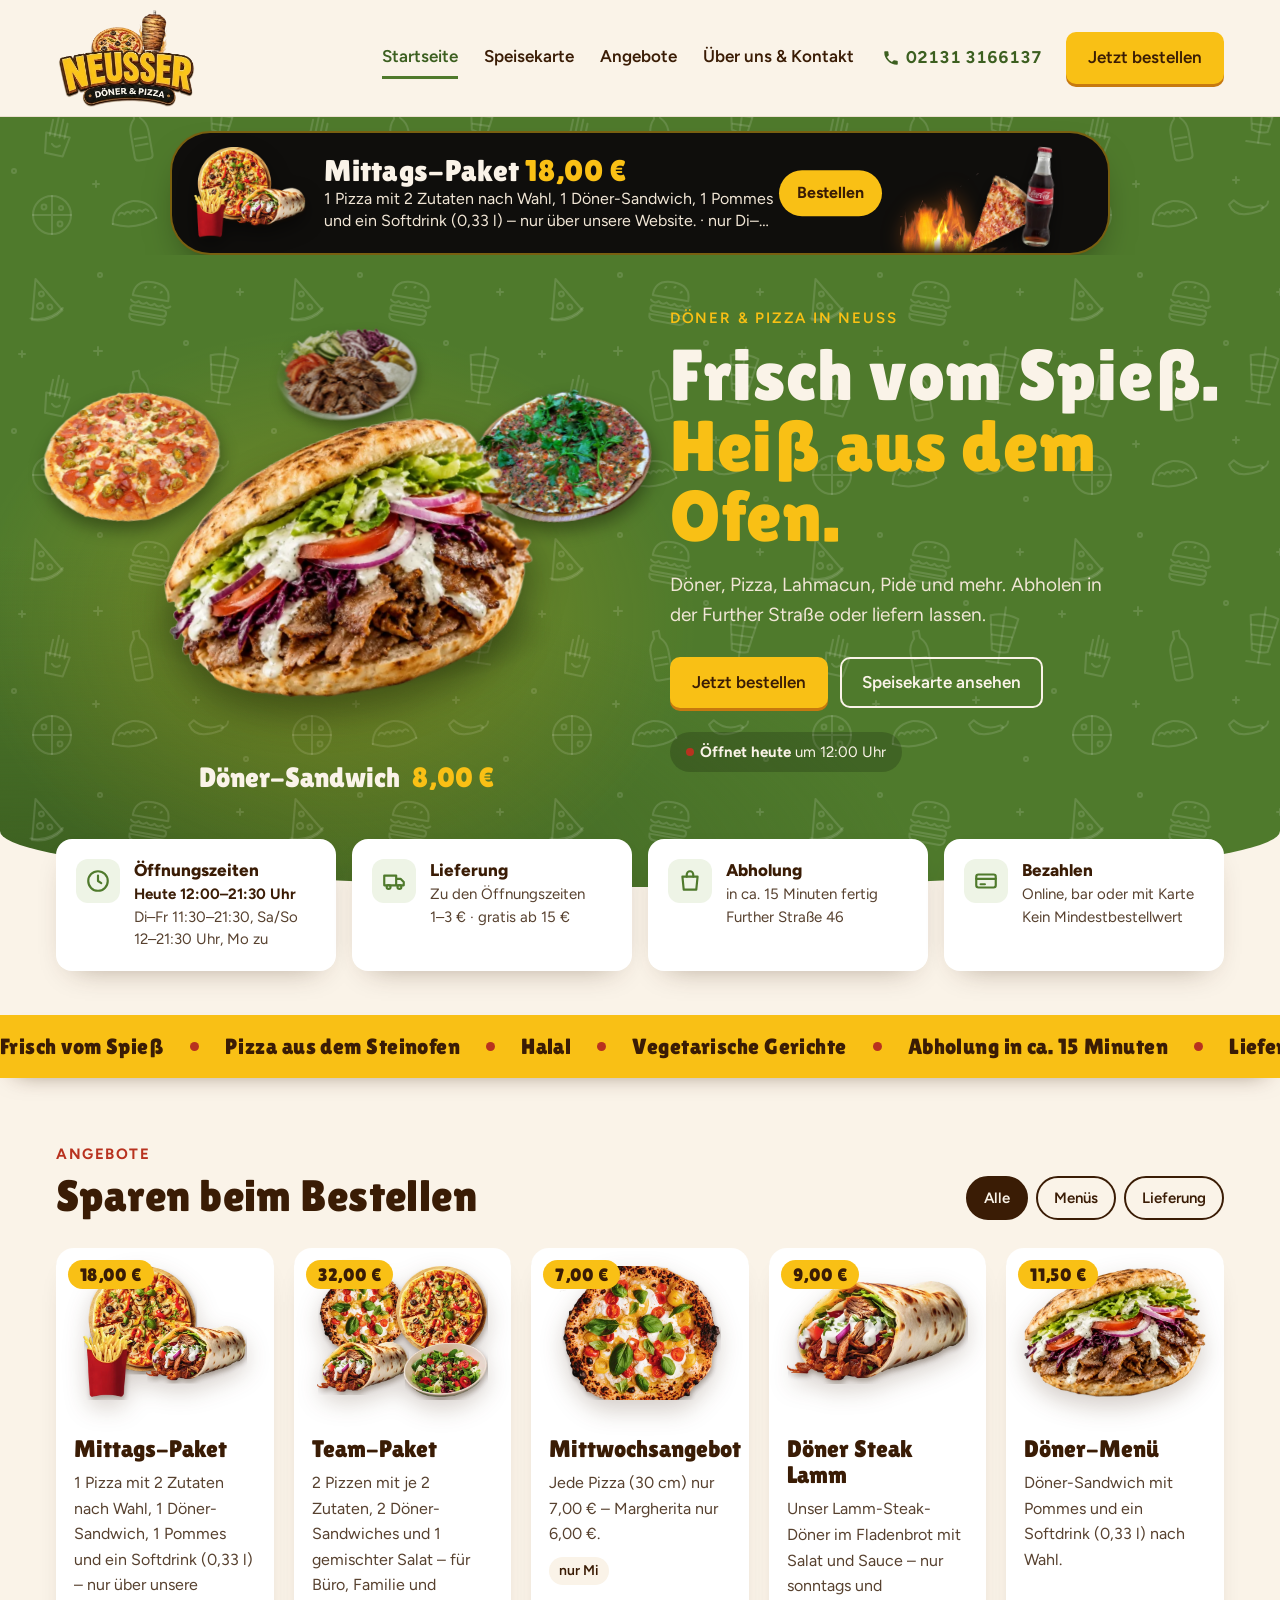
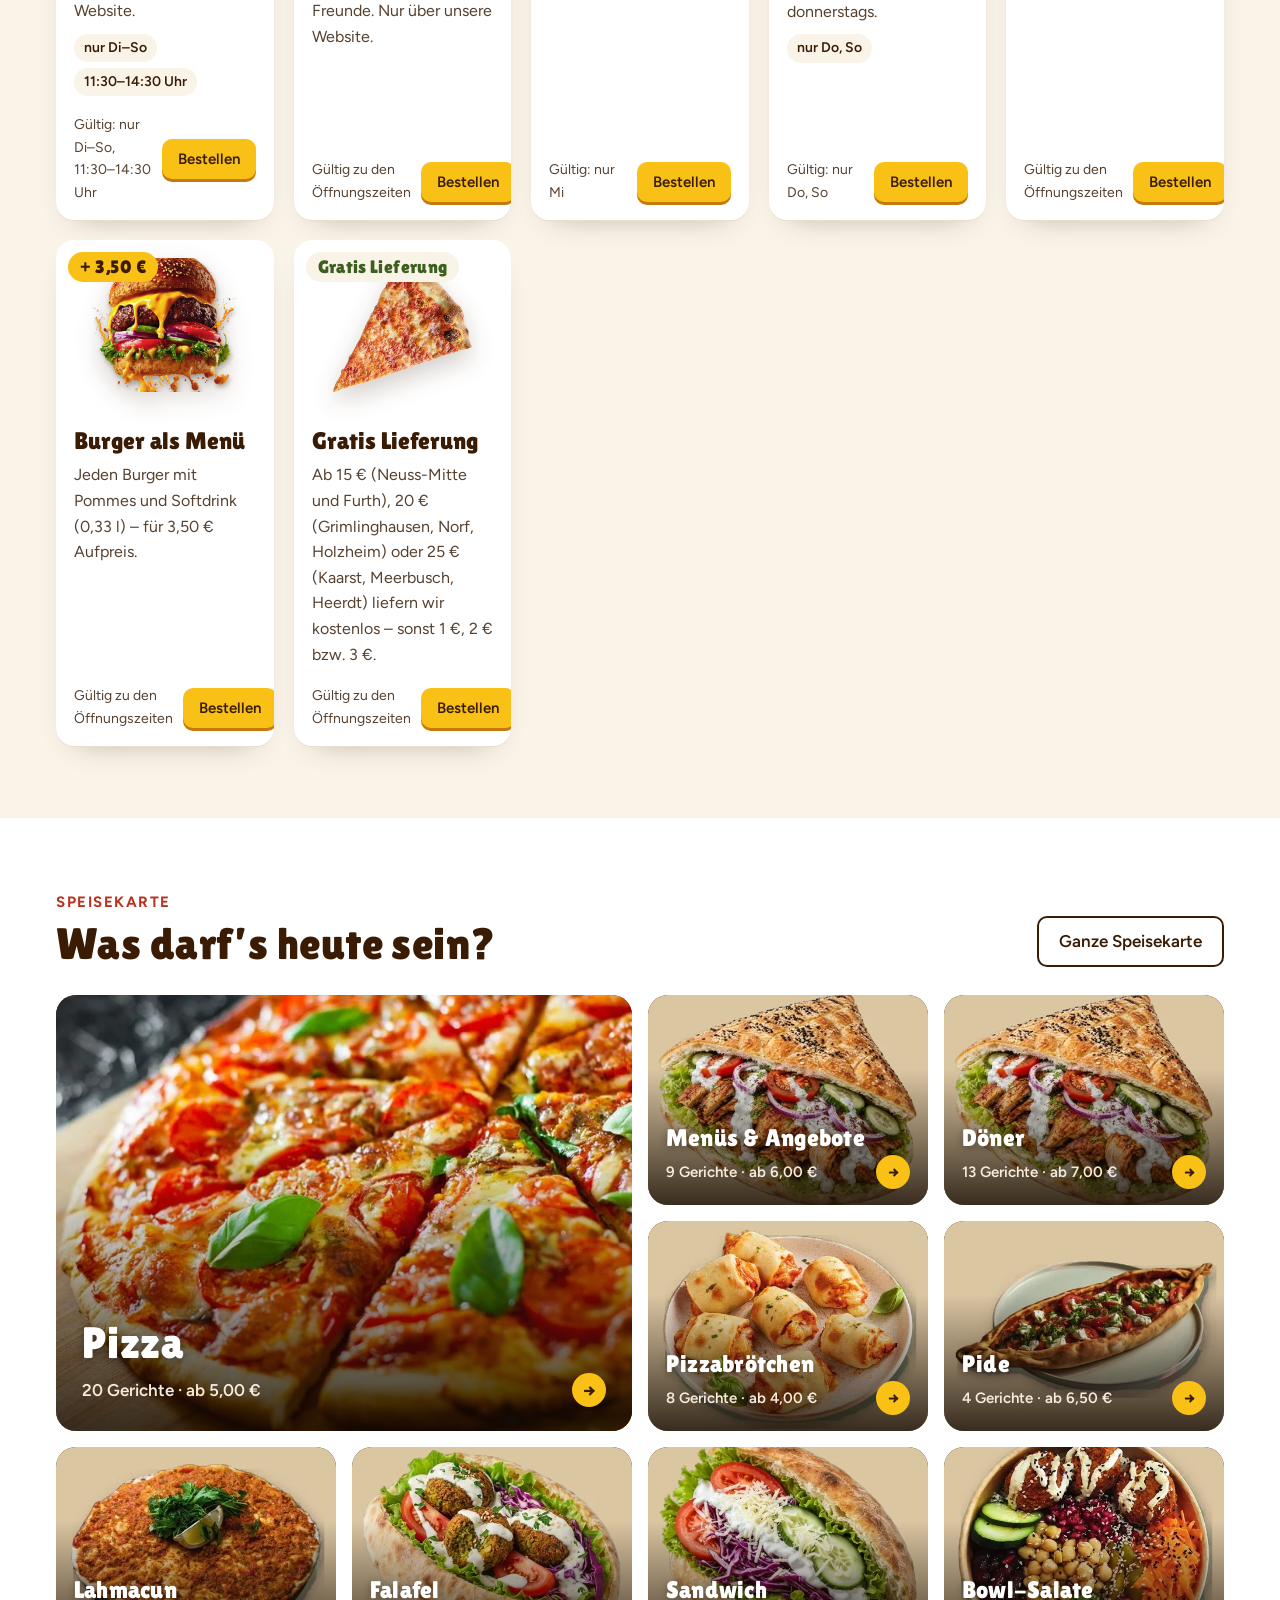
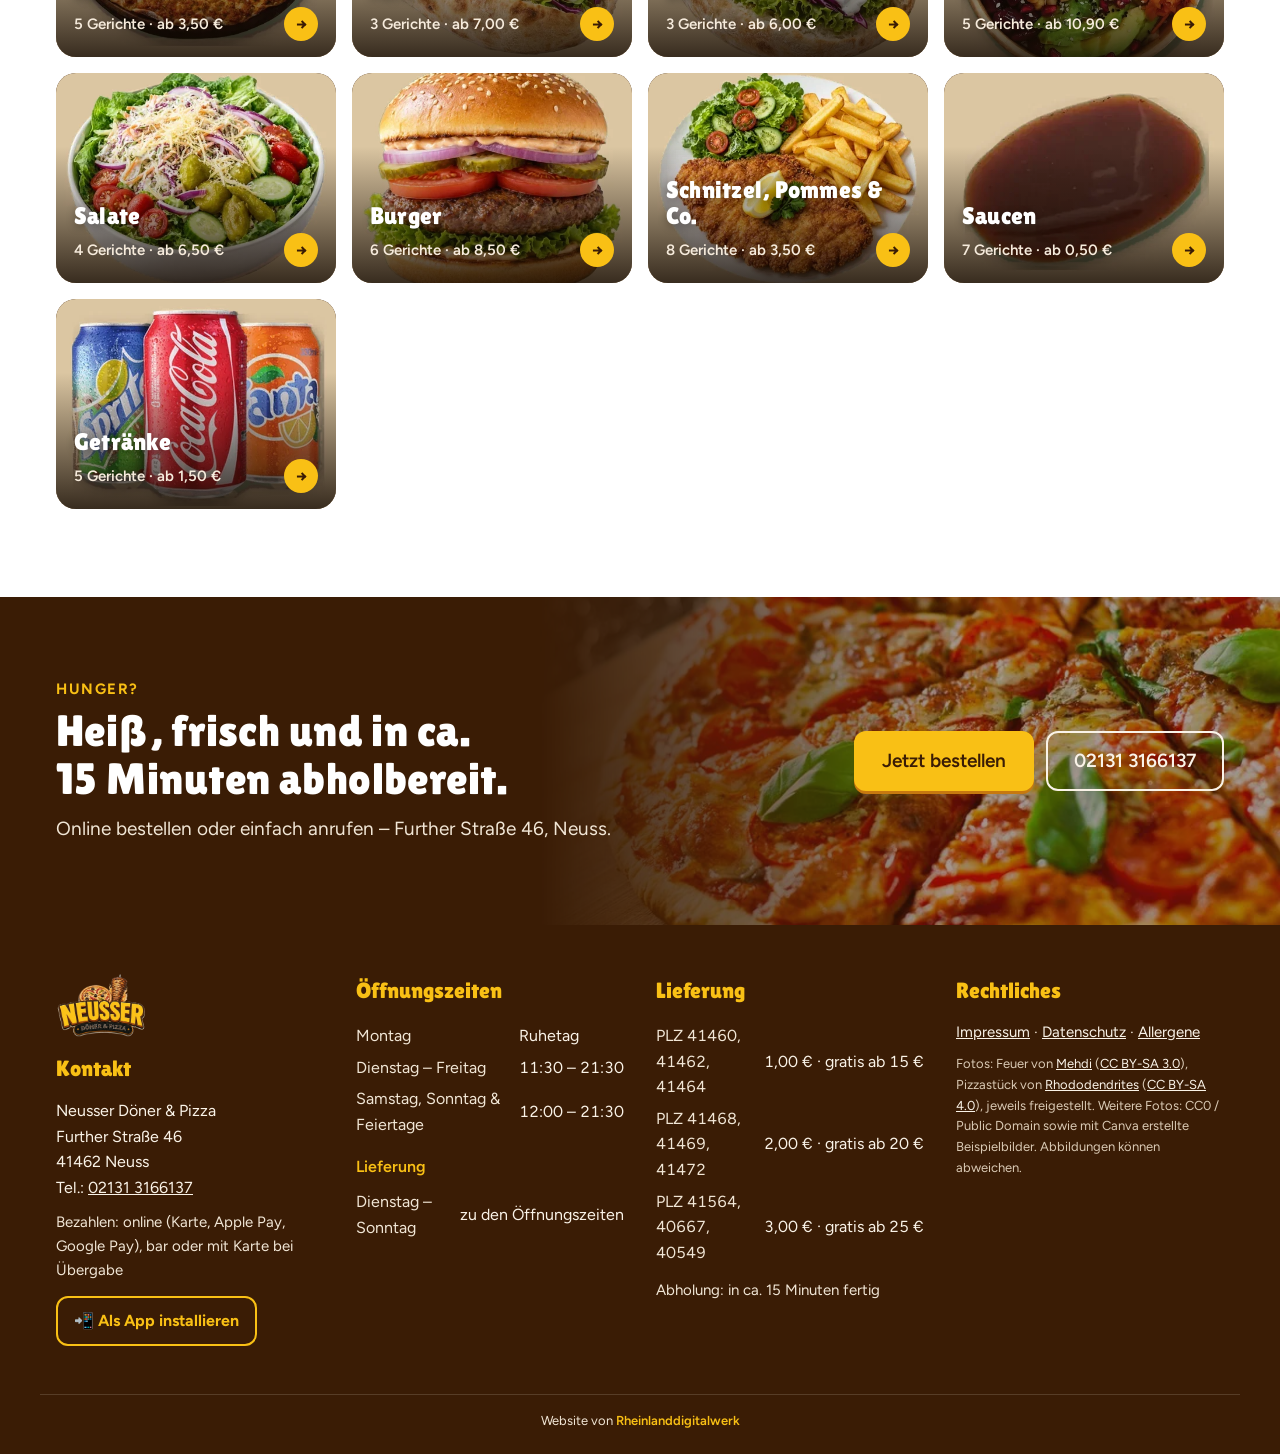
==== index.html @ 4dbca7d3 "Speisekarte: Teller vorerst entfernt, schlichter beiger Hintergrund Bilder wieder wie vor dem Teller" ====
<!doctype html>
<html lang="de">
<head>
  <meta charset="utf-8">
  <script>
    // Alte Vorschau auf GitHub Pages (ohne Server, Zahlung und Tablet) → immer zur echten Domain
    if (/\.github\.io$/.test(location.hostname)) {
      location.replace('https://neusser-doner-pizza.de' + location.pathname.replace(/^\/pizza-doner-project/, '') + location.search + location.hash);
    }
  </script>
  <meta name="viewport" content="width=device-width, initial-scale=1, viewport-fit=cover">
  <title>Neusser Döner &amp; Pizza Neuss – Döner, Pizza &amp; Lieferservice</title>
  <meta name="description" content="Neusser Döner & Pizza, Further Straße 46 in 41462 Neuss: Döner, Pizza, Lahmacun, Pide, Burger und mehr. Direkt online bestellen – Lieferung oder Abholung.">
  <meta name="google-site-verification" content="K-XM5HmvyBlKVo5prqkd2wCglbx3vRNkHew2Bn2LZMQ">
  <!-- SEO:START – wird von tools/build_pages.py erzeugt -->
  <link rel="canonical" href="https://neusser-doner-pizza.de/">
  <meta property="og:type" content="website">
  <meta property="og:locale" content="de_DE">
  <meta property="og:site_name" content="Neusser Döner &amp; Pizza">
  <meta property="og:title" content="Neusser Döner &amp; Pizza Neuss – Döner, Pizza &amp; Lieferservice">
  <meta property="og:description" content="Neusser Döner &amp; Pizza, Further Straße 46 in 41462 Neuss: Döner, Pizza, Lahmacun, Pide, Burger und mehr. Direkt online bestellen – Lieferung oder Abholung.">
  <meta property="og:url" content="https://neusser-doner-pizza.de/">
  <meta property="og:image" content="https://neusser-doner-pizza.de/assets/img/og-bild.jpg?v=26aba6c1">
  <meta property="og:image:width" content="1200">
  <meta property="og:image:height" content="630">
  <meta name="twitter:card" content="summary_large_image">
  <script type="application/ld+json">{"@context":"https://schema.org","@type":"WebSite","name":"Neusser Döner & Pizza","alternateName":["Neusser Döner und Pizza","Neusser Döner","Neusser Doner Pizza","Neusser Döner Neuss"],"url":"https://neusser-doner-pizza.de/"}</script>
  <script type="application/ld+json">{"@context":"https://schema.org","@type":"Restaurant","name":"Neusser Döner & Pizza","alternateName":["Neusser Döner und Pizza","Neusser Döner","Neusser Doner Pizza","Neusser Döner Neuss"],"url":"https://neusser-doner-pizza.de/","image":"https://neusser-doner-pizza.de/assets/img/og-bild.jpg?v=26aba6c1","logo":"https://neusser-doner-pizza.de/assets/img/icons/app-512.png?v=d57afff4","telephone":"+4921313166137","address":{"@type":"PostalAddress","streetAddress":"Further Straße 46","postalCode":"41462","addressLocality":"Neuss","addressCountry":"DE"},"geo":{"@type":"GeoCoordinates","latitude":51.2059367,"longitude":6.6791553},"servesCuisine":["Döner","Pizza","Türkisch","Lahmacun","Pide","Burger"],"priceRange":"€","hasMenu":"https://neusser-doner-pizza.de/speisekarte.html","acceptsReservations":false,"sameAs":["https://www.lieferando.de/speisekarte/neusser-doner-und-pizza-neuss","https://www.ubereats.com/de/store/neusser-doner-&-pizza-new/zTLoOiYaVcqxsoo1ntrlXA"],"openingHoursSpecification":[{"@type":"OpeningHoursSpecification","dayOfWeek":["Tuesday","Wednesday","Thursday","Friday"],"opens":"11:30","closes":"21:30"},{"@type":"OpeningHoursSpecification","dayOfWeek":["Saturday","Sunday"],"opens":"12:00","closes":"21:30"}],"potentialAction":{"@type":"OrderAction","target":"https://neusser-doner-pizza.de/speisekarte.html","deliveryMethod":["http://purl.org/goodrelations/v1#DeliveryModeOwnFleet","http://purl.org/goodrelations/v1#DeliveryModePickUp"]}}</script>
  <!-- SEO:END -->
  <link rel="icon" href="favicon.ico" sizes="48x48">
  <link rel="icon" href="assets/img/icons/favicon-192.png?v=b0626875" type="image/png" sizes="192x192">
  <link rel="manifest" href="manifest.webmanifest">
  <link rel="apple-touch-icon" href="assets/img/icons/app-180.png?v=975c272b">
  <meta name="theme-color" content="#4F7A2C">
  <meta name="apple-mobile-web-app-title" content="Neusser Döner">
  <link rel="preconnect" href="https://fonts.googleapis.com">
  <link rel="preconnect" href="https://fonts.gstatic.com" crossorigin>
  <link rel="stylesheet" href="https://fonts.googleapis.com/css2?family=Figtree:wght@400;500;600;700;800&family=Lilita+One&display=swap">
  <link rel="stylesheet" href="assets/css/style.css?v=d179d549">
</head>
<body>

  <!-- Logo-Leiste -->
  <header class="topbar">
    <div class="container topbar__inner">
      <a class="brand" href="index.html" aria-label="Neusser Döner &amp; Pizza – Startseite">
        <span class="logo">
          <img class="logo__pizza" src="assets/img/logo/pizza.webp?v=c261a0f4" alt="" width="197" height="101">
          <span class="logo__grill" aria-hidden="true">
            <img class="logo__flammen" src="assets/img/logo/flammen.webp?v=49f8c6a6" alt="" width="112" height="144">
            <span class="logo__spiess"></span>
          </span>
          <img class="logo__basis" src="assets/img/logo/basis.webp?v=0e33e937" alt="Neusser Döner &amp; Pizza" width="560" height="375">
        </span>
      </a>
      <div class="topbar__menu" id="hauptmenue">
        <nav class="nav" aria-label="Hauptmenü">
          <a href="index.html" aria-current="page">Startseite</a>
          <a href="speisekarte.html">Speisekarte</a>
          <a href="index.html#angebote-liste">Angebote</a>
          <a href="ueber-uns.html">Über uns &amp; Kontakt</a>
        </nav>
        <button class="install-btn install-btn--menu" type="button" data-install hidden>📲 App installieren</button>
        <a class="topbar__phone" href="tel:+4921313166137"><svg viewBox="0 0 24 24" width="18" height="18" aria-hidden="true"><path fill="currentColor" d="M6.6 10.8a15.1 15.1 0 0 0 6.6 6.6l2.2-2.2c.3-.3.7-.4 1-.2 1.1.4 2.3.6 3.6.6.6 0 1 .4 1 1V20c0 .6-.4 1-1 1A17 17 0 0 1 3 4c0-.6.4-1 1-1h3.5c.6 0 1 .4 1 1 0 1.3.2 2.5.6 3.6.1.3 0 .7-.2 1l-2.3 2.2z"/></svg>02131 3166137</a>
      </div>
      <a class="btn btn--primary topbar__cta" href="speisekarte.html">Jetzt bestellen</a>
      <button class="menu-toggle" type="button" aria-expanded="false" aria-controls="hauptmenue">
        <span class="menu-toggle__bars" aria-hidden="true"></span>
        <span class="visually-hidden">Menü</span>
      </button>
    </div>
    <script src="assets/js/nav.js?v=800c105c" defer></script>
  </header>
  <nav class="quickbar" aria-label="Schnellzugriff">
    <a class="quickbar__call" href="tel:+4921313166137"><svg viewBox="0 0 24 24" width="20" height="20" aria-hidden="true"><path fill="currentColor" d="M6.6 10.8a15.1 15.1 0 0 0 6.6 6.6l2.2-2.2c.3-.3.7-.4 1-.2 1.1.4 2.3.6 3.6.6.6 0 1 .4 1 1V20c0 .6-.4 1-1 1A17 17 0 0 1 3 4c0-.6.4-1 1-1h3.5c.6 0 1 .4 1 1 0 1.3.2 2.5.6 3.6.1.3 0 .7-.2 1l-2.3 2.2z"/></svg>Anrufen</a>
    <a class="quickbar__order" href="speisekarte.html">Jetzt bestellen</a>
  </nav>


  <dialog class="ios-install app-hinweis" aria-labelledby="app-hinweis-title">
    <form method="dialog">
      <img src="assets/img/icons/app-180.png?v=975c272b" alt="" width="72" height="72">
      <h2 id="app-hinweis-title">App installieren</h2>
      <div class="app-hinweis__text" data-hilfe></div>
      <button class="btn btn--primary" value="ok">Alles klar</button>
    </form>
  </dialog>

  <!-- Angebote: „Insel“ unter der Logo-Leiste. Öffnet sich beim Laden wie die Dynamic Island. -->
  <section class="promo" id="angebote" aria-label="Aktuelle Angebote">
    <div class="container promo__inner">
      <a class="island" href="speisekarte.html" data-interval="5000">
        <div class="island__slides">
          <div class="slide is-active">
            <img class="slide__art slide__art--pct" src="assets/img/icons/rabatt-12.webp?v=aa07397e" alt="12 %" width="480" height="244">
            <p class="slide__text"><strong>Rabatt</strong><span>Jetzt online bestellen</span></p>
          </div>
        </div>
        <span class="island__cta">Bestellen</span>
        <!-- Feuer, Pizzastück und Coca-Cola tauchen nacheinander aus der unteren Kante rechts auf -->
        <span class="island__pop" aria-hidden="true">
          <img src="assets/img/icons/flamme.webp?v=a2148e67" alt="" width="358" height="260">
          <img src="assets/img/icons/pizza.webp?v=b34dc190" alt="" width="269" height="260">
          <img src="assets/img/icons/cola.webp?v=ddea807c" alt="" width="85" height="300">
        </span>
      </a>
    </div>
  </section>

  <main>
    <!-- Startseite: Header -->
    <section class="hero">
      <div class="container hero__inner">

        <!-- Links: 4 Hauptgerichte im Kreis, wechselt alle 3 Sekunden -->
        <div class="carousel" data-interval="3000" aria-roledescription="Karussell" aria-label="Unsere Hauptgerichte">
          <div class="carousel__ring">
            <button class="dish" type="button" data-pos="0" data-name="Döner-Sandwich" data-price="8,00 €">
              <img src="assets/img/dishes/doener.webp?v=aec3b3c3" alt="Döner-Sandwich" width="549" height="391">
            </button>
            <button class="dish" type="button" data-pos="1" data-name="Pizza Diavolo" data-price="ab 7,00 €">
              <img src="assets/img/dishes/pizza.webp?v=604d2456" alt="Pizza Diavolo mit Peperoni und Rindersalami" width="640" height="469">
            </button>
            <button class="dish" type="button" data-pos="2" data-name="Döner-Teller" data-price="12,50 €">
              <img src="assets/img/dishes/doener-teller.webp?v=e7b9caf5" alt="Döner-Teller" width="584" height="382">
            </button>
            <button class="dish" type="button" data-pos="3" data-name="Lahmacun" data-price="3,50 €">
              <img src="assets/img/dishes/lahmacun.webp?v=1f0cff56" alt="Lahmacun mit Petersilie" width="640" height="472">
            </button>
          </div>
          <p class="carousel__caption" aria-live="polite"><span class="carousel__name">Döner-Sandwich</span> <span class="carousel__price">8,00 €</span></p>
        </div>

        <!-- Rechts: Text -->
        <div class="hero__text">
          <p class="hero__eyebrow">Döner &amp; Pizza in Neuss</p>
          <h1 class="hero__title">Frisch vom Spieß.<br><span>Heiß aus dem Ofen.</span></h1>
          <p class="hero__lead">Döner, Pizza, Lahmacun, Pide und mehr. Abholen in der Further Straße oder liefern lassen.</p>
          <div class="hero__actions">
            <a class="btn btn--primary" href="speisekarte.html">Jetzt bestellen</a>
            <a class="btn btn--ghost" href="speisekarte.html">Speisekarte ansehen</a>
          </div>
          <p class="hero__status open-state" data-open-state>Öffnungszeiten unten</p>
        </div>

      </div>
    </section>


    <!-- Auf einen Blick: Öffnungszeiten heute, Lieferung, Abholung, Bezahlen -->
    <section class="infos" aria-label="Auf einen Blick">
      <ul class="container infos__grid">
        <li class="info-tile">
          <svg viewBox="0 0 24 24" aria-hidden="true"><circle cx="12" cy="12" r="9"/><path d="M12 7v5l3 2"/></svg>
          <h2>Öffnungszeiten</h2>
          <p data-today-hours>Di–Fr 11:30–21:30, Sa/So 12–21:30 Uhr<br>Montag Ruhetag</p>
        </li>
        <li class="info-tile">
          <svg viewBox="0 0 24 24" aria-hidden="true"><path d="M3 7h11v9H3zM14 10h4l3 3v3h-7"/><circle cx="7" cy="17.5" r="1.8"/><circle cx="17" cy="17.5" r="1.8"/></svg>
          <h2>Lieferung</h2>
          <p>Zu den Öffnungszeiten<br>1–3&nbsp;€ · gratis ab 15&nbsp;€</p>
        </li>
        <li class="info-tile">
          <svg viewBox="0 0 24 24" aria-hidden="true"><path d="M5 8h14l-1.2 12H6.2z"/><path d="M9 8V6a3 3 0 0 1 6 0v2"/></svg>
          <h2>Abholung</h2>
          <p>in ca. 15 Minuten fertig<br>Further Straße 46</p>
        </li>
        <li class="info-tile">
          <svg viewBox="0 0 24 24" aria-hidden="true"><rect x="3" y="6" width="18" height="12" rx="2"/><path d="M3 10h18M7 15h4"/></svg>
          <h2>Bezahlen</h2>
          <p>Online, bar oder mit Karte<br>Kein Mindestbestellwert</p>
        </li>
      </ul>
    </section>

    <!-- Laufband: was uns ausmacht -->
    <div class="ticker">
      <div class="ticker__track">
        <ul class="ticker__group"><li>Frisch vom Spieß</li><li>Pizza aus dem Steinofen</li><li>Halal</li><li>Vegetarische Gerichte</li><li>Abholung in ca. 15 Minuten</li><li>Lieferung bis 5 km</li><li>Sitzplätze im Laden</li></ul>
        <ul class="ticker__group" aria-hidden="true"><li>Frisch vom Spieß</li><li>Pizza aus dem Steinofen</li><li>Halal</li><li>Vegetarische Gerichte</li><li>Abholung in ca. 15 Minuten</li><li>Lieferung bis 5 km</li><li>Sitzplätze im Laden</li></ul>
      </div>
    </div>

    <!-- Angebote: Karten mit Bedingungen, gebaut aus assets/js/offers-data.js -->
    <section class="offers" id="angebote-liste" aria-labelledby="offers-title">
      <div class="container">
        <div class="section-head">
          <div>
            <p class="eyebrow">Angebote</p>
            <h2 class="section-title" id="offers-title">Sparen beim Bestellen</h2>
          </div>
          <div class="offer-filters" role="group" aria-label="Angebote filtern">
            <button type="button" data-filter="alle" aria-pressed="true">Alle</button>
            <button type="button" data-filter="rabatt" aria-pressed="false">Rabatte</button>
            <button type="button" data-filter="menue" aria-pressed="false">Menüs</button>
            <button type="button" data-filter="lieferung" aria-pressed="false">Lieferung</button>
            <button type="button" data-filter="stempelkarte" aria-pressed="false">Stempelkarte</button>
          </div>
        </div>
        <div class="offer-grid"></div>
      </div>
    </section>

    <!-- Speisekarte in Kurzform: Kategorien mit Foto -->
    <section class="cats-home" aria-labelledby="cats-title">
      <div class="container">
        <div class="section-head">
          <div>
            <p class="eyebrow">Speisekarte</p>
            <h2 class="section-title" id="cats-title">Was darf’s heute sein?</h2>
          </div>
          <a class="btn btn--outline" href="speisekarte.html">Ganze Speisekarte</a>
        </div>
        <!-- KATEGORIEN:START – wird von tools/build_pages.py erzeugt -->
        <ul class="cat-grid">
          <li class="cat-cell cat-cell--big"><a class="cat-tile" href="speisekarte.html#pizza"><img src="assets/img/kategorien/pizza.webp?v=6ae6e684" alt="" loading="lazy" width="400" height="300"><span class="cat-tile__name">Pizza</span><span class="cat-tile__meta">20 Gerichte · ab 5,00 €</span></a></li>
          <li class="cat-cell"><a class="cat-tile" href="speisekarte.html#menues-angebote"><img src="assets/img/menu/doener-sandwich-l.webp?v=5ebd8785" alt="" loading="lazy" width="400" height="300"><span class="cat-tile__name">Menüs &amp; Angebote</span><span class="cat-tile__meta">9 Gerichte · ab 6,00 €</span></a></li>
          <li class="cat-cell"><a class="cat-tile" href="speisekarte.html#doener"><img src="assets/img/menu/doener-sandwich-l.webp?v=5ebd8785" alt="" loading="lazy" width="400" height="300"><span class="cat-tile__name">Döner</span><span class="cat-tile__meta">13 Gerichte · ab 7,00 €</span></a></li>
          <li class="cat-cell"><a class="cat-tile" href="speisekarte.html#pizzabroetchen"><img src="assets/img/menu/pizzabroetchen-rolle-l.webp?v=d84935a4" alt="" loading="lazy" width="400" height="300"><span class="cat-tile__name">Pizzabrötchen</span><span class="cat-tile__meta">8 Gerichte · ab 4,00 €</span></a></li>
          <li class="cat-cell"><a class="cat-tile" href="speisekarte.html#pide"><img src="assets/img/menu/pide-neu-l.webp?v=67ee3265" alt="" loading="lazy" width="400" height="300"><span class="cat-tile__name">Pide</span><span class="cat-tile__meta">4 Gerichte · ab 6,50 €</span></a></li>
          <li class="cat-cell"><a class="cat-tile" href="speisekarte.html#lahmacun"><img src="assets/img/menu/lahmacun-neu-l.webp?v=8fce6579" alt="" loading="lazy" width="400" height="300"><span class="cat-tile__name">Lahmacun</span><span class="cat-tile__meta">5 Gerichte · ab 3,50 €</span></a></li>
          <li class="cat-cell"><a class="cat-tile" href="speisekarte.html#falafel"><img src="assets/img/menu/falafel-sandwich-l.webp?v=40584c32" alt="" loading="lazy" width="400" height="300"><span class="cat-tile__name">Falafel</span><span class="cat-tile__meta">3 Gerichte · ab 7,00 €</span></a></li>
          <li class="cat-cell"><a class="cat-tile" href="speisekarte.html#sandwich"><img src="assets/img/menu/salat-tasche-l.webp?v=b151c2fc" alt="" loading="lazy" width="400" height="300"><span class="cat-tile__name">Sandwich</span><span class="cat-tile__meta">3 Gerichte · ab 6,00 €</span></a></li>
          <li class="cat-cell"><a class="cat-tile" href="speisekarte.html#bowl-salate"><img src="assets/img/menu/bowl-falafel-l.webp?v=b7b6ffe9" alt="" loading="lazy" width="400" height="300"><span class="cat-tile__name">Bowl-Salate</span><span class="cat-tile__meta">5 Gerichte · ab 10,90 €</span></a></li>
          <li class="cat-cell"><a class="cat-tile" href="speisekarte.html#salate"><img src="assets/img/menu/gemischter-salat-l.webp?v=3d009a27" alt="" loading="lazy" width="400" height="300"><span class="cat-tile__name">Salate</span><span class="cat-tile__meta">4 Gerichte · ab 6,50 €</span></a></li>
          <li class="cat-cell"><a class="cat-tile" href="speisekarte.html#burger"><img src="assets/img/menu/hamburger-l.webp?v=3076d5f2" alt="" loading="lazy" width="400" height="300"><span class="cat-tile__name">Burger</span><span class="cat-tile__meta">6 Gerichte · ab 8,50 €</span></a></li>
          <li class="cat-cell"><a class="cat-tile" href="speisekarte.html#schnitzel-pommes-co"><img src="assets/img/menu/schnitzel-wiener-art-l.webp?v=6cf70d58" alt="" loading="lazy" width="400" height="300"><span class="cat-tile__name">Schnitzel, Pommes &amp; Co.</span><span class="cat-tile__meta">8 Gerichte · ab 3,50 €</span></a></li>
          <li class="cat-cell"><a class="cat-tile" href="speisekarte.html#saucen"><img src="assets/img/menu/ketchup-l.webp?v=0d484a0e" alt="" loading="lazy" width="400" height="300"><span class="cat-tile__name">Saucen</span><span class="cat-tile__meta">7 Gerichte · ab 0,50 €</span></a></li>
          <li class="cat-cell"><a class="cat-tile" href="speisekarte.html#getraenke"><img src="assets/img/menu/softdrinks-dosen-l.webp?v=3a18f3aa" alt="" loading="lazy" width="400" height="300"><span class="cat-tile__name">Getränke</span><span class="cat-tile__meta">5 Gerichte · ab 1,50 €</span></a></li>
        </ul>
        <!-- KATEGORIEN:END -->
      </div>
    </section>

    <!-- Hunger? Bestellen oder anrufen -->
    <section class="cta-band" aria-labelledby="cta-title">
      <div class="container cta-band__inner">
        <div class="cta-band__text">
          <p class="eyebrow">Hunger?</p>
          <h2 class="section-title" id="cta-title">Heiß, frisch und in ca. 15&nbsp;Minuten abholbereit.</h2>
          <p>Online bestellen oder einfach anrufen – Further Straße 46, Neuss.</p>
        </div>
        <div class="cta-band__actions">
          <a class="btn btn--primary btn--big" href="speisekarte.html">Jetzt bestellen</a>
          <a class="btn btn--ghost btn--big" href="tel:+4921313166137">02131 3166137</a>
        </div>
      </div>
    </section>
  </main>

  <!-- Kontakt, Öffnungszeiten, Impressum -->
  <footer class="footer" id="kontakt">
    <div class="container footer__inner">
      <div class="footer__col">
        <img class="footer__logo" src="assets/img/logo.webp?v=03ee1678" alt="Neusser Döner &amp; Pizza" width="560" height="375" loading="lazy">
        <h2>Kontakt</h2>
        <address>
          Neusser Döner &amp; Pizza<br>
          Further Straße 46<br>
          41462 Neuss<br>
          Tel.: <a href="tel:+4921313166137">02131 3166137</a>
        </address>
        <p class="footer__pay">Bezahlen: online (Karte, Apple Pay, Google Pay), bar oder mit Karte bei Übergabe</p>
        <button class="install-btn" type="button" data-install hidden>📲 Als App installieren</button>
      </div>
      <div class="footer__col">
        <h2>Öffnungszeiten</h2>
        <table class="hours">
          <tr><th scope="row">Montag</th><td>Ruhetag</td></tr>
          <tr><th scope="row">Dienstag – Freitag</th><td>11:30 – 21:30</td></tr>
          <tr><th scope="row">Samstag, Sonntag &amp; Feiertage</th><td>12:00 – 21:30</td></tr>
        </table>
        <h3 class="footer__sub">Lieferung</h3>
        <table class="hours">
          <tr><th scope="row">Dienstag – Sonntag</th><td>zu den Öffnungszeiten</td></tr>
        </table>
      </div>
      <div class="footer__col">
        <h2>Lieferung</h2>
        <table class="hours">
          <tr><th scope="row">PLZ 41460, 41462, 41464</th><td>1,00 € · gratis ab 15 €</td></tr>
          <tr><th scope="row">PLZ 41468, 41469, 41472</th><td>2,00 € · gratis ab 20 €</td></tr>
          <tr><th scope="row">PLZ 41564, 40667, 40549</th><td>3,00 € · gratis ab 25 €</td></tr>
        </table>
        <p class="footer__pay">Abholung: in ca. 15 Minuten fertig</p>
      </div>
      <div class="footer__col footer__legal">
        <h2>Rechtliches</h2>
        <p><a href="impressum.html">Impressum</a> · <a href="datenschutz.html">Datenschutz</a> · <a href="speisekarte.html#allergene">Allergene</a></p>
        <p class="footer__credits">Fotos: Feuer von <a href="https://commons.wikimedia.org/wiki/File:Fire-Mehdi-1.JPG">Mehdi</a> (<a href="https://creativecommons.org/licenses/by-sa/3.0/">CC BY-SA 3.0</a>), Pizzastück von <a href="https://commons.wikimedia.org/wiki/File:Paulie_Gee%27s_Slice_Shop_(35386).jpg">Rhododendrites</a> (<a href="https://creativecommons.org/licenses/by-sa/4.0/">CC BY-SA 4.0</a>), jeweils freigestellt. Weitere Fotos: CC0 / Public Domain sowie mit Canva erstellte Beispielbilder. Abbildungen können abweichen.</p>
      </div>
    </div>
    <div class="container footer__dev">
      <p>Website von <a href="https://www.rheinlanddigitalwerk.de/" target="_blank" rel="noopener">Rheinlanddigitalwerk</a></p>
    </div>
  </footer>

  <script src="assets/js/offers-data.js?v=b0c54be4" defer></script>
  <script src="assets/js/main.js?v=27def6e9" defer></script>
</body>
</html>
---- assets/css/style.css ----
/* Neusser Döner & Pizza – Farbpalette „Mediterran frisch“ */
:root {
  --yellow: #F9C015;   /* Logo-Gelb: Buttons, Hervorhebungen */
  --amber: #C7790F;    /* Kante unter gelben Buttons */
  --green: #4F7A2C;    /* Olivgrün: Header-Fläche */
  --green-dark: #3C5F20;
  --red: #B8321F;      /* Paprikarot: Preise, Akzente */
  --brown: #3A1C05;    /* Dunkelbraun: Text */
  --cream: #FAF3E8;    /* Seitenhintergrund */
  --white: #FFFFFF;
  --island: #0F0E0C;   /* Insel (wie iPhone-Notch) */

  --ink-soft: #57412F;   /* Nebentext (gut lesbar auf Weiß und Creme) */
  --ink-faint: #6F5946;  /* kleine Beschriftungen */
  --cream-soft: #F1E6D6; /* Nebentext auf dunklem/grünem Grund */

  --font-display: "Lilita One", "Figtree", system-ui, sans-serif;
  --font-body: "Figtree", system-ui, -apple-system, "Segoe UI", sans-serif;

  --text-xs: 13px;
  --text-sm: 15px;
  --text-md: 17px;
  --text-lg: 19px;

  --container: 1200px;
  --bar-h: 116px;        /* Höhe der Logo-Leiste */
  --spring: cubic-bezier(.34, 1.56, .64, 1);
}

*, *::before, *::after { box-sizing: border-box; }

html { -webkit-text-size-adjust: 100%; }
@media (prefers-reduced-motion: no-preference) { html { scroll-behavior: smooth; } }

body {
  margin: 0;
  background: var(--cream);
  color: var(--brown);
  font-family: var(--font-body);
  font-size: var(--text-md);
  line-height: 1.6;
  -webkit-font-smoothing: antialiased;
}

img { max-width: 100%; height: auto; display: block; }

[hidden] { display: none !important; }

a { color: inherit; }

.container {
  width: 100%;
  max-width: var(--container);
  margin-inline: auto;
  padding-left: max(16px, env(safe-area-inset-left, 0px));
  padding-right: max(16px, env(safe-area-inset-right, 0px));
}

/* ---------- Buttons ---------- */
.btn {
  display: inline-flex;
  align-items: center;
  justify-content: center;
  gap: 8px;
  padding: 12px 22px;
  border-radius: 10px;
  font-weight: 600;
  text-decoration: none;
  white-space: nowrap;
  transition: transform .15s ease, background-color .15s ease, box-shadow .15s ease;
}
.btn:focus-visible { outline: 3px solid var(--brown); outline-offset: 3px; }
.btn--primary { background: var(--yellow); color: var(--brown); box-shadow: 0 3px 0 var(--amber); }
.btn--primary:hover { transform: translateY(-1px); box-shadow: 0 4px 0 var(--amber); }
.btn--ghost { color: var(--cream); box-shadow: inset 0 0 0 2px var(--cream); }
.btn--ghost:hover { background: rgba(250, 243, 232, .12); }

/* ---------- Logo-Leiste ---------- */
.topbar {
  position: sticky;
  top: 0;
  z-index: 50;
  background: var(--cream);
  border-bottom: 1px solid #EADFCF;
}
.topbar__inner {
  display: flex;
  align-items: center;
  gap: 24px;
  min-height: var(--bar-h);
}
.brand { flex: none; }
.brand img { height: 100px; width: auto; }

/* Logo in Schichten: sieht aus wie das Original-Logo, nur der Dönerspieß dreht sich ständig */
.logo { position: relative; display: block; height: 100px; aspect-ratio: 560 / 375; }
.brand .logo img { position: absolute; height: auto; }
.logo__basis { inset: 0; width: 100%; z-index: 3; }
.logo__pizza { left: 22.857%; top: 18.933%; width: 35.179% !important; z-index: 1; }
.logo__grill { position: absolute; left: 54.643%; top: 2.4%; width: 20%; height: 42.4%; z-index: 2; }
.brand .logo .logo__flammen { left: 0; top: 9.434%; width: 100%; }
/* Spieß: 24 Bilder einer Umdrehung, gerendert in Blender (tools/blender/spiess_*.py) */
.logo__spiess {
  position: absolute;
  left: 15.179%;
  top: 0;
  width: 82.143%;
  height: 96.226%;
  background: url("../img/logo/spiess-dreh.webp") 0 0 / 2400% 100% no-repeat;
  animation: logo-drehen 2.4s steps(24, jump-none) infinite;
}
@keyframes logo-drehen {
  from { background-position: 0 0; }
  to { background-position: 100% 0; }
}
@media (prefers-reduced-motion: reduce) {
  .logo__spiess { animation: none; }
}
.topbar__menu {
  display: flex;
  align-items: center;
  gap: 28px;
  margin-left: auto;
}
.nav {
  display: flex;
  gap: 26px;
  font-weight: 600;
}
.nav a { text-decoration: none; padding-block: 6px; border-bottom: 3px solid transparent; }
.nav a:hover { border-bottom-color: var(--yellow); }
.nav a[aria-current="page"] { border-bottom-color: var(--green); color: var(--green-dark); }
.nav a:focus-visible, .topbar__phone:focus-visible { outline: 2px solid var(--green); outline-offset: 4px; }
.topbar__phone {
  display: inline-flex;
  align-items: center;
  gap: 6px;
  font-weight: 700;
  text-decoration: none;
  font-variant-numeric: tabular-nums;
  color: var(--green-dark);
}
.menu-toggle {
  display: none;
  width: 46px;
  height: 46px;
  padding: 0;
  border: 2px solid var(--brown);
  border-radius: 10px;
  background: transparent;
  color: var(--brown);
  cursor: pointer;
}
.menu-toggle:focus-visible { outline: 3px solid var(--green); outline-offset: 2px; }
.menu-toggle__bars,
.menu-toggle__bars::before,
.menu-toggle__bars::after {
  display: block;
  width: 20px;
  height: 2.5px;
  margin-inline: auto;
  border-radius: 2px;
  background: currentColor;
  transition: transform .2s ease, opacity .2s ease;
}
.menu-toggle__bars { position: relative; }
.menu-toggle__bars::before, .menu-toggle__bars::after { content: ""; position: absolute; left: 0; }
.menu-toggle__bars::before { top: -7px; }
.menu-toggle__bars::after { top: 7px; }
.menu-toggle[aria-expanded="true"] .menu-toggle__bars { background: transparent; }
.menu-toggle[aria-expanded="true"] .menu-toggle__bars::before { transform: translateY(7px) rotate(45deg); }
.menu-toggle[aria-expanded="true"] .menu-toggle__bars::after { transform: translateY(-7px) rotate(-45deg); }

/* ---------- Abschnitts-Überschriften (überall gleich) ---------- */
.section-head {
  display: flex;
  flex-wrap: wrap;
  align-items: end;
  justify-content: space-between;
  gap: 16px 24px;
  margin-bottom: 28px;
}
.eyebrow {
  margin: 0 0 6px;
  font-size: var(--text-sm);
  font-weight: 700;
  letter-spacing: .1em;
  text-transform: uppercase;
  color: var(--red);
}
.section-title {
  margin: 0;
  font-family: var(--font-display);
  font-weight: 400;
  font-size: clamp(30px, 4vw, 44px);
  line-height: 1.08;
  letter-spacing: .01em;
}

/* ---------- Angebote: Insel ---------- */
.promo { position: relative; isolation: isolate; background: var(--green); }
/* gleiches Imbiss-Muster wie im Hero darunter; unten verankert, damit es nahtlos weiterläuft */
.promo::before {
  content: "";
  position: absolute;
  inset: 0;
  z-index: -1;
  pointer-events: none;
  background: url("../img/muster-imbiss.svg") 0 100% / 260px 260px;
}
.promo__inner {
  display: flex;
  justify-content: center;
  padding-block: 14px 0;
}

.island {
  --h-closed: 37px;
  --h-open: 124px;
  position: relative;
  display: block;
  width: 100%;
  max-width: 126px;
  height: var(--h-closed);
  border-radius: 999px;
  background: var(--island);
  color: var(--cream);
  text-decoration: none;
  overflow: hidden;
  border: 2px solid rgba(249, 192, 21, .45);
  box-shadow: 0 18px 40px -20px rgba(0, 0, 0, .65);
  transition:
    max-width .85s var(--spring),
    height .85s var(--spring),
    border-radius .85s ease;
}
.island.is-open {
  max-width: 940px;
  height: var(--h-open);
  border-radius: 40px;
}
.island:focus-visible { outline: 3px solid var(--yellow); outline-offset: 4px; }
.island.is-bump { animation: island-bump .5s var(--spring); }

/* Ein Lichtblitz läuft alle 5 Sekunden über die Box, dazu ein kurzes Aufleuchten des Rands */
.island::after {
  content: "";
  position: absolute;
  inset: 0;
  z-index: 5;
  border-radius: inherit;
  pointer-events: none;
  background: linear-gradient(105deg, transparent 43%, rgba(255, 220, 140, .4) 47.5%, rgba(255, 250, 230, .75) 50%, rgba(255, 220, 140, .4) 52.5%, transparent 57%) no-repeat;
  background-size: 250% 100%;
  background-position: 130% 0;
  opacity: 0;
}
.island.is-open::after { animation: island-flash 5s ease-in-out 1.6s infinite; }
@keyframes island-flash {
  0%   { background-position: 130% 0; opacity: 0; box-shadow: inset 0 0 0 0 rgba(249, 192, 21, 0); }
  2%   { opacity: 1; }
  13%  { box-shadow: 0 0 0 2px rgba(249, 192, 21, .85); }
  24%  { background-position: -30% 0; opacity: 1; }
  28%  { opacity: 0; box-shadow: inset 0 0 0 0 rgba(249, 192, 21, 0); }
  100% { background-position: -30% 0; opacity: 0; }
}
@keyframes island-bump {
  0% { transform: scale(1); }
  35% { transform: scale(1.025, .96); }
  100% { transform: scale(1); }
}

/* Inhalt erscheint erst, wenn die Insel offen ist */
.island__slides,
.island__cta {
  opacity: 0;
  transition: opacity .35s ease .45s;
}
.island.is-open .island__slides,
.island.is-open .island__cta { opacity: 1; }

.island__slides { position: absolute; inset: 0 330px 0 0; }
.slide {
  position: absolute;
  inset: 0;
  display: flex;
  align-items: center;
  gap: 18px;
  padding-left: 22px;
  opacity: 0;
  transform: translateY(14px) scale(.96);
  transition: opacity .4s ease, transform .5s var(--spring);
  pointer-events: none;
}
.slide.is-active { opacity: 1; transform: none; }
.slide.is-leaving { opacity: 0; transform: translateY(-14px) scale(.96); }

.slide__art {
  flex: none;
  height: 92px;
  width: auto;
  max-width: 190px;
  object-fit: contain;
  filter: drop-shadow(0 8px 10px rgba(0, 0, 0, .45));
}
.slide__art--pct { height: 96px; }
.slide__text {
  display: flex;
  flex-direction: column;
  gap: 2px;
  min-width: 0;
  margin: 0;
}
.slide__text strong {
  font-family: var(--font-display);
  font-weight: 400;
  font-size: 30px;
  line-height: 1.05;
  letter-spacing: .01em;
}
.slide__text em { font-style: normal; color: var(--yellow); }
.slide__text span {
  font-size: 16px;
  color: var(--cream-soft);
  line-height: 1.35;
  display: -webkit-box;
  -webkit-line-clamp: 2;
  -webkit-box-orient: vertical;
  overflow: hidden;
}

.island__cta {
  position: absolute;
  right: 226px;
  top: 50%;
  transform: translateY(-50%);
  background: var(--yellow);
  color: var(--brown);
  font-weight: 700;
  font-size: 16px;
  padding: 10px 18px;
  border-radius: 999px;
}

/* Feuer, Pizza, Cola: tauchen nacheinander aus der unteren Kante rechts auf */
.island__pop {
  position: absolute;
  right: 40px;
  bottom: 0;
  height: 100%;
  width: 168px;
  pointer-events: none;
}
.island__pop img {
  position: absolute;
  bottom: 0;
  width: auto;
  transform: translateY(130%) rotate(var(--r, 0deg));
  transition: transform .7s var(--spring);
  filter: drop-shadow(0 6px 8px rgba(0, 0, 0, .5));
}
/* eng zusammen als Gruppe: Feuer hinten, Pizzastück davor, Coca-Cola ganz vorne */
.island__pop img:nth-child(1) { left: 0;     height: 80px;  --r: 0deg;  bottom: 0;     z-index: 1; filter: drop-shadow(0 0 10px rgba(255, 120, 20, .55)); }  /* echtes Feuer */
.island__pop img:nth-child(2) { left: 64px;  height: 72px;  --r: -8deg; bottom: 6px;   z-index: 2; }  /* Pizzastück */
.island__pop img:nth-child(3) { left: 126px; height: 100px; --r: 6deg;  bottom: 6px;   z-index: 3; }  /* Coca-Cola */
.island.is-popped .island__pop img { transform: translateY(0) rotate(var(--r, 0deg)); }
.island.is-popped .island__pop img:nth-child(1) { transition-delay: 0s; }
.island.is-popped .island__pop img:nth-child(2) { transition-delay: .18s; }
.island.is-popped .island__pop img:nth-child(3) { transition-delay: .36s; }
.island.is-popped .island__pop img { animation: bob 3.2s ease-in-out 1.2s infinite; }
.island.is-popped .island__pop img:nth-child(2) { animation-delay: 1.6s; }
.island.is-popped .island__pop img:nth-child(3) { animation-delay: 2s; }
@keyframes bob {
  0%, 100% { translate: 0 0; }
  50% { translate: 0 -5px; }
}

/* ---------- Header / Hero ---------- */
.hero {
  background:
    radial-gradient(120% 90% at 0% 100%, var(--green-dark) 0%, transparent 60%),
    var(--green);
  color: var(--cream);
  overflow: hidden;
}
.hero__inner {
  display: grid;
  grid-template-columns: minmax(0, 1.05fr) minmax(0, 1fr);
  align-items: center;
  gap: 32px;
  padding-block: 24px 88px;
}
.hero__text { min-width: 0; }
.hero__eyebrow {
  margin: 0 0 10px;
  font-weight: 600;
  font-size: 15px;
  letter-spacing: .12em;
  text-transform: uppercase;
  color: var(--yellow);
}
.hero__title {
  margin: 0;
  font-family: var(--font-display);
  font-weight: 400;
  font-size: clamp(40px, 6vw, 72px);
  line-height: .98;
  letter-spacing: .01em;
  text-wrap: balance;
}
.hero__title span { color: var(--yellow); }
.hero__lead { margin: 18px 0 26px; font-size: var(--text-lg); max-width: 36ch; color: var(--cream-soft); }
.hero__actions { display: flex; flex-wrap: wrap; gap: 12px; }
.hero__status {
  display: inline-block;
  margin: 24px 0 0;
  padding: 8px 16px;
  border-radius: 999px;
  background: rgba(0, 0, 0, .18);
  font-size: var(--text-sm);
  color: var(--cream);
}

/* ---------- Karussell: 4 Gerichte im Kreis ---------- */
.carousel { position: relative; min-width: 0; }
.carousel__ring {
  position: relative;
  width: 100%;
  max-width: 580px;
  aspect-ratio: 1 / .82;
  margin-inline: auto;
}
/* Bühne unter dem großen Gericht */
.carousel__ring::before {
  content: "";
  position: absolute;
  left: 14%; right: 14%; top: 62%; height: 24%;
  border-radius: 50%;
  background: radial-gradient(closest-side, rgba(15, 30, 5, .45), rgba(15, 30, 5, 0));
}

.dish {
  --x: 0%; --y: 0%; --s: 1;
  position: absolute;
  left: 50%;
  top: 50%;
  width: 64%;
  aspect-ratio: 1.35;
  padding: 0;
  border: 0;
  background: none;
  cursor: pointer;
  transform: translate(-50%, -50%) translate(var(--x), var(--y)) scale(var(--s));
  transition: transform .9s cubic-bezier(.65, 0, .35, 1), filter .9s ease;
}
.dish img {
  width: 100%;
  height: 100%;
  object-fit: contain;
  transform: rotate(-8deg); /* leicht schräg: rechts höher, links tiefer */
  filter: drop-shadow(0 18px 18px rgba(15, 25, 5, .45));
}
.dish:focus-visible { outline: 3px solid var(--yellow); outline-offset: 6px; border-radius: 24px; }

/* Positionen im Ring:
   0 = vorne groß, 1 = links klein, 2 = hinten klein, 3 = rechts klein
   Wechsel: vorne → links, links → hinten, hinten → rechts, rechts → vorne */
.dish[data-pos="0"] { --x: 0%;   --y: 16%;  --s: 1;   z-index: 4; }
.dish[data-pos="1"] { --x: -58%; --y: -22%; --s: .48; z-index: 3; }
.dish[data-pos="2"] { --x: 0%;   --y: -52%; --s: .38; z-index: 1; filter: saturate(.8) brightness(.85); }
.dish[data-pos="3"] { --x: 58%;  --y: -22%; --s: .48; z-index: 2; }

.carousel__caption {
  margin: 0;
  display: flex;
  justify-content: center;
  align-items: baseline;
  gap: 12px;
  font-family: var(--font-display);
  font-size: 28px;
}
.carousel__price { color: var(--yellow); font-variant-numeric: tabular-nums; }

/* ---------- Footer ---------- */
.footer { background: var(--brown); color: var(--cream); }
.footer__inner {
  display: grid;
  grid-template-columns: repeat(4, minmax(0, 1fr));
  gap: 32px;
  padding-block: 48px;
  font-size: 16px;
}
.footer h2 {
  margin: 0 0 12px;
  font-family: var(--font-display);
  font-weight: 400;
  font-size: 22px;
  color: var(--yellow);
}
.footer address { font-style: normal; }
.footer p { margin: 0; }
.footer a { color: var(--cream); }
.hours { border-collapse: collapse; font-variant-numeric: tabular-nums; }
.hours th { text-align: left; font-weight: 400; padding: 3px 16px 3px 0; color: var(--cream-soft); }
.hours td { padding: 2px 0; white-space: nowrap; }
.footer__legal p { font-size: var(--text-sm); color: var(--cream-soft); }
.footer__legal p + p { margin-top: 8px; }
.footer__pay { margin-top: 10px !important; font-size: var(--text-sm); color: var(--cream-soft); }
.footer__sub { margin: 14px 0 6px; font-size: 16px; font-weight: 600; color: var(--yellow); }
.footer__credits { margin-top: 10px !important; font-size: var(--text-xs) !important; color: #D9C9B4 !important; }
.footer__dev { padding-block: 16px 22px; border-top: 1px solid rgba(250, 243, 232, .15); text-align: center; }
.footer__dev p { font-size: var(--text-xs); color: var(--cream-soft); }
.footer__dev a { color: var(--yellow); font-weight: 600; text-decoration: none; }
.footer__dev a:hover, .footer__dev a:focus-visible { text-decoration: underline; }

/* ---------- Tablet / Mobil ---------- */
@media (max-width: 960px) {
  .island__cta { display: none; }
  .island__slides { right: 200px; }
  .footer__inner { grid-template-columns: repeat(2, minmax(0, 1fr)); }
}
@media (max-width: 1020px) {
  .menu-toggle { display: inline-grid; place-items: center; }
  .topbar__cta { margin-left: auto; }
  .topbar__menu {
    position: absolute;
    top: 100%;
    left: 0;
    right: 0;
    display: none;
    flex-direction: column;
    align-items: stretch;
    gap: 0;
    margin: 0;
    padding: 8px max(16px, env(safe-area-inset-left, 0px)) 20px;
    background: var(--cream);
    border-bottom: 1px solid #EADFCF;
    box-shadow: 0 20px 30px -20px rgba(58, 28, 5, .35);
  }
  .topbar.is-menu-open .topbar__menu { display: flex; }
  .nav { flex-direction: column; gap: 0; font-size: var(--text-lg); }
  .nav a { padding: 14px 4px; border-bottom: 1px solid #EADFCF; }
  .nav a[aria-current="page"] { border-bottom-color: #EADFCF; box-shadow: inset 4px 0 0 var(--green); padding-left: 14px; }
  .topbar__phone { padding: 16px 4px 0; font-size: var(--text-lg); }
}
@media (max-width: 860px) {
  :root { --bar-h: 86px; }
  .brand img, .brand .logo { height: 70px; }
  .topbar__inner { min-height: var(--bar-h); }
  .hero__inner { grid-template-columns: 1fr; padding-block: 16px 44px; gap: 8px; }
  .hero__text { text-align: center; }
  .hero__lead { margin-inline: auto; }
  .hero__actions { justify-content: center; }
}
@media (max-width: 600px) {
  .promo__inner { padding-block: 12px 0; }
  .island { --h-open: 112px; }
  .island.is-open { border-radius: 30px; }
  .island__slides { right: 100px; }
  .slide { gap: 10px; padding-left: 14px; }
  .slide__art { height: 56px; max-width: 84px; }
  .slide__art--pct { height: 44px; }
  .slide__text strong { font-size: 20px; }
  .slide__text span { font-size: 14px; line-height: 1.3; -webkit-line-clamp: 3; }
  .island__pop { right: 12px; width: 88px; }
  .island__pop img:nth-child(1) { left: 0;    height: 44px; bottom: 0; }
  .island__pop img:nth-child(2) { left: 22px; height: 42px; bottom: 8px; z-index: 2; }
  .island__pop img:nth-child(3) { left: 58px; height: 70px; bottom: 6px; }
  .carousel__caption { font-size: 22px; }
  .footer__inner { grid-template-columns: 1fr; gap: 24px; }
}
@media (max-width: 420px) {
  .topbar__cta { padding: 10px 14px; font-size: 15px; }
}

@media (prefers-reduced-motion: reduce) {
  .island, .island *, .island::after, .dish { transition: none !important; animation: none !important; }
}

/* ---------- Öffnungsstatus ---------- */
.open-state::before {
  content: "";
  display: inline-block;
  width: 8px;
  height: 8px;
  margin-right: 6px;
  border-radius: 50%;
  background: var(--red);
  vertical-align: 1px;
}
.open-state.is-open::before { background: #8BE36B; box-shadow: 0 0 0 3px rgba(139, 227, 107, .25); }
.open-state strong { color: var(--cream); font-weight: 700; }

/* ---------- Angebotskarten ---------- */
.offers { padding-block: 64px 72px; }
.offer-filters { display: flex; flex-wrap: wrap; gap: 8px; }
.offer-filters button {
  font: inherit;
  font-weight: 600;
  font-size: 15px;
  padding: 8px 16px;
  border-radius: 999px;
  border: 2px solid var(--brown);
  background: transparent;
  color: var(--brown);
  cursor: pointer;
}
.offer-filters button[aria-pressed="true"] { background: var(--brown); color: var(--cream); }
.offer-filters button:focus-visible { outline: 3px solid var(--yellow); outline-offset: 2px; }

.offer-grid {
  display: grid;
  grid-template-columns: repeat(auto-fill, minmax(210px, 1fr));
  gap: 20px;
}
.offer-card {
  display: flex;
  flex-direction: column;
  background: var(--white);
  border-radius: 18px;
  overflow: hidden;
  box-shadow: 0 1px 0 #EADFCF, 0 14px 30px -22px rgba(58, 28, 5, .45);
}
.offer-card__media {
  position: relative;
  display: grid;
  place-items: center;
  height: 170px;
  padding: 18px;
  background: transparent;   /* Bild freigestellt direkt auf der weißen Karte */
}
.offer-card--rabatt .offer-card__media { background: var(--island); }
.offer-card__media img {
  height: 134px;
  width: auto;
  max-width: 100%;
  object-fit: contain;
  filter: drop-shadow(0 10px 12px rgba(58, 28, 5, .22));
}
.badge {
  position: absolute;
  top: 12px;
  left: 12px;
  padding: 4px 12px;
  border-radius: 999px;
  font-family: var(--font-display);
  font-size: 18px;
  line-height: 1.2;
  letter-spacing: .02em;
  font-variant-numeric: tabular-nums;
}
.badge--rabatt { background: var(--red); color: var(--white); }
.badge--menue { background: var(--yellow); color: var(--brown); }
.badge--lieferung { background: var(--cream); color: var(--green-dark); }
.badge--stempelkarte { background: var(--brown); color: var(--yellow); }

.offer-card__body {
  display: flex;
  flex-direction: column;
  gap: 8px;
  flex: 1;
  padding: 18px 18px 16px;
}
.offer-card h3 {
  margin: 0;
  font-family: var(--font-display);
  font-weight: 400;
  font-size: 24px;
  line-height: 1.1;
}
.offer-card p { margin: 0; font-size: 16px; color: var(--ink-soft); }
.conds { display: flex; flex-wrap: wrap; gap: 6px; margin: 2px 0 0; padding: 0; list-style: none; }
.conds li {
  font-size: 14px;
  font-weight: 600;
  padding: 3px 10px;
  border-radius: 999px;
  background: var(--cream);
}
.offer-card__foot {
  display: flex;
  align-items: center;
  justify-content: space-between;
  gap: 10px;
  margin-top: auto;
  padding-top: 10px;
}
.status { font-size: 14px; color: var(--ink-soft); }
.status--now { color: var(--green); font-weight: 700; }
.status--now::before { content: "● "; }
.btn--small { padding: 8px 16px; font-size: 15px; }


/* ---------- Speisekarte ---------- */
.menu-hero { background: var(--green); color: var(--cream); }
.menu-hero__inner {
  display: flex;
  flex-wrap: wrap;
  align-items: center;
  gap: 12px 28px;
  padding-block: 36px;
}
.menu-hero h1 {
  margin: 0;
  min-width: 0;
  font-family: var(--font-display);
  font-weight: 400;
  font-size: clamp(34px, 6vw, 64px);
  line-height: 1;
  hyphens: auto;
  overflow-wrap: anywhere;
}
.menu-hero p { margin: 0; flex: 1 1 260px; color: var(--cream-soft); }

.cat-nav {
  position: sticky;
  top: var(--bar-h);
  z-index: 40;
  background: var(--cream);
  border-bottom: 1px solid #EADFCF;
}
.cat-nav__inner {
  display: flex;
  gap: 8px;
  overflow-x: auto;
  padding-block: 10px;
  scrollbar-width: none;
}
.cat-nav__inner::-webkit-scrollbar { display: none; }
/* zum Greifen und Ziehen; weiche Ränder zeigen, dass es weitergeht */
.cat-nav__inner {
  cursor: grab;
  overscroll-behavior-x: contain;
  -webkit-overflow-scrolling: touch;
  touch-action: pan-x pan-y;
  -webkit-mask-image: linear-gradient(90deg, transparent, #000 28px, #000 calc(100% - 28px), transparent);
  mask-image: linear-gradient(90deg, transparent, #000 28px, #000 calc(100% - 28px), transparent);
}
.cat-nav__inner.is-start {
  -webkit-mask-image: linear-gradient(90deg, #000, #000 calc(100% - 28px), transparent);
  mask-image: linear-gradient(90deg, #000, #000 calc(100% - 28px), transparent);
}
.cat-nav__inner.is-ende {
  -webkit-mask-image: linear-gradient(90deg, transparent, #000 28px, #000);
  mask-image: linear-gradient(90deg, transparent, #000 28px, #000);
}
.cat-nav__inner.is-start.is-ende { -webkit-mask-image: none; mask-image: none; }
.cat-nav__inner.is-drag { cursor: grabbing; user-select: none; }
.cat-nav__inner.is-drag a { pointer-events: none; }
.cat-nav a { -webkit-user-drag: none; transition: background-color .2s ease, color .2s ease, transform .15s ease; }
.cat-nav a:active { transform: scale(.96); }
.cat-nav a {
  flex: none;
  padding: 7px 14px;
  border-radius: 999px;
  font-weight: 600;
  font-size: 15px;
  text-decoration: none;
  white-space: nowrap;
  background: var(--white);
  box-shadow: inset 0 0 0 1px #E3D4C2;
}
.cat-nav a.is-active { background: var(--brown); color: var(--cream); box-shadow: none; }
.cat-nav a:focus-visible { outline: 3px solid var(--yellow); outline-offset: 2px; }

.menu {
  display: flex;
  flex-direction: column;
  gap: 40px;
  padding-block: 36px 64px;
}
.cat { scroll-margin-top: calc(var(--bar-h) + 66px); }
.cat__head {
  display: flex;
  align-items: center;
  gap: 16px;
  padding-bottom: 12px;
  border-bottom: 3px solid var(--yellow);
}
.cat__img { width: 74px; height: 56px; object-fit: contain; }
.cat__head h2 {
  margin: 0;
  font-family: var(--font-display);
  font-weight: 400;
  font-size: clamp(28px, 3.6vw, 38px);
  line-height: 1.1;
}
.cat__sizes { display: none; }
.cat__sizes span {
  width: 74px;
  text-align: center;
  font-size: 14px;
  font-weight: 700;
  color: var(--green);
}

.codes { margin-left: 4px; font-size: 13px; font-weight: 500; color: var(--ink-faint); cursor: help; }
.menu__note { margin: -16px 0 0; font-size: 14px; color: var(--ink-faint); }

.legend {
  padding: 24px;
  border-radius: 18px;
  background: var(--white);
  box-shadow: 0 1px 0 #EADFCF;
  font-size: 15px;
}
.legend h2 { margin: 0 0 12px; font-family: var(--font-display); font-weight: 400; font-size: 26px; }
.legend h3 { margin: 0 0 6px; font-size: 16px; }
.legend__cols { display: grid; grid-template-columns: repeat(2, minmax(0, 1fr)); gap: 24px; margin-bottom: 12px; }
.legend ul { margin: 0; padding: 0; list-style: none; columns: 2; column-gap: 20px; }
.legend li { break-inside: avoid; padding-block: 2px; }
.legend b { display: inline-block; min-width: 22px; }
.legend p { margin: 4px 0 0; color: var(--ink-soft); }

@media (max-width: 860px) {
  .cat-nav { top: var(--bar-h); }
  .cat { scroll-margin-top: calc(var(--bar-h) + 60px); }
}
@media (max-width: 600px) {
  .cat__sizes { display: none; }
  .legend__cols { grid-template-columns: 1fr; }
}

/* ---------- Speisekarte: Suche, Karten-Details ---------- */
.visually-hidden {
  position: absolute !important;
  width: 1px; height: 1px;
  overflow: hidden;
  clip: rect(0 0 0 0);
  white-space: nowrap;
}
.cat-nav__wrap { display: flex; align-items: center; gap: 12px; }
.cat-nav__wrap .cat-nav__inner { flex: 1; min-width: 0; padding-inline: 0; }
.search { flex: none; width: 260px; }
.search input {
  width: 100%;
  font: inherit;
  font-size: 16px;
  padding: 8px 14px 8px 36px;
  border-radius: 999px;
  border: 2px solid var(--brown);
  background: var(--white) url("data:image/svg+xml,%3Csvg xmlns='http://www.w3.org/2000/svg' width='16' height='16' fill='none' stroke='%233A1C05' stroke-width='2.2' stroke-linecap='round'%3E%3Ccircle cx='7' cy='7' r='5'/%3E%3Cpath d='m11 11 4 4'/%3E%3C/svg%3E") no-repeat 13px center;
  color: var(--brown);
}
.search input:focus { outline: 3px solid var(--yellow); outline-offset: 1px; }
.search-empty { margin: 0; padding: 24px; border-radius: 16px; background: var(--white); text-align: center; }
.search-count:empty { display: none; }
.search-count { margin: -20px 0 -16px; font-size: 15px; font-weight: 600; color: var(--green); }

.cat__note { margin: 10px 0 0; font-size: 15px; font-weight: 600; color: var(--green); }
@media (max-width: 860px) {
  .cat-nav__wrap { flex-direction: column; align-items: stretch; gap: 6px; padding-top: 8px; }
  .search { width: 100%; }
  .cat-nav__wrap .cat-nav__inner { padding-block: 2px 8px; }
  .cat-nav { top: var(--bar-h); }
  .cat { scroll-margin-top: calc(var(--bar-h) + 110px); }
}

/* ---------- Speisekarte: Kategoriefotos, Extras ---------- */
.cat__img { width: 84px; height: 60px; border-radius: 10px; object-fit: cover; }
/* ---------- Bestellen ---------- */
.order-head { background: var(--green); color: var(--cream); }
.order-head__inner { display: flex; flex-wrap: wrap; align-items: center; gap: 10px 28px; padding-block: 24px; }
.order-head h1 { margin: 0; font-family: var(--font-display); font-weight: 400; font-size: clamp(32px, 5vw, 48px); line-height: 1; }
.order-facts { display: flex; flex-wrap: wrap; gap: 6px 18px; margin: 0; padding: 0; list-style: none; font-size: var(--text-sm); color: var(--cream-soft); }
.order-facts strong { color: var(--yellow); font-weight: 600; }
.order-frame { padding-block: 18px 40px; }
.shop-frame {
  display: block;
  width: 100%;
  height: max(78vh, 640px);
  border: 0;
  border-radius: 16px;
  background: var(--white);
  box-shadow: 0 1px 0 #EADFCF, 0 14px 30px -22px rgba(58, 28, 5, .45);
}
.order-note { margin: 12px 0 0; font-size: 15px; color: var(--ink-soft); }

/* ---------- Über uns, Impressum, Datenschutz ---------- */
.info-page {
  display: grid;
  grid-template-columns: repeat(auto-fill, minmax(300px, 1fr));
  gap: 18px;
  padding-block: 32px 56px;
}
.info-card { background: var(--white); border-radius: 18px; padding: 22px; box-shadow: 0 1px 0 #EADFCF; min-width: 0; }
.info-card--wide { grid-column: 1 / -1; }
.info-card h2, .legal h2 { margin: 0 0 10px; font-family: var(--font-display); font-weight: 400; font-size: 26px; line-height: 1.1; }
.info-card p { margin: 8px 0 0; max-width: 70ch; }
.info-card address { font-style: normal; }
.info-links { display: flex; flex-wrap: wrap; gap: 8px; }
.tags { display: flex; flex-wrap: wrap; gap: 6px; margin: 14px 0 0; padding: 0; list-style: none; }
.tags li { padding: 4px 12px; border-radius: 999px; background: #F1F5EC; color: var(--green-dark); font-weight: 600; font-size: 15px; }
.hours--light th { color: var(--ink-soft); }
.muted { color: var(--ink-faint); font-size: 15px; }
.btn--outline { color: var(--brown); box-shadow: inset 0 0 0 2px var(--brown); }
.btn--outline:hover { background: var(--cream); }

.legal { max-width: 820px; padding-block: 32px 64px; }
.legal h2 { margin-top: 28px; }
.legal h3 { margin: 20px 0 6px; font-size: 17px; }
.legal p { margin: 0 0 10px; overflow-wrap: anywhere; }

/* ---------- Startseite: Auf einen Blick ---------- */
.infos { position: relative; z-index: 2; margin-top: -48px; }
.infos__grid {
  display: grid;
  grid-template-columns: repeat(4, minmax(0, 1fr));
  gap: 16px;
  margin-block: 0;
  list-style: none;
}
.info-tile {
  display: grid;
  grid-template-columns: 44px minmax(0, 1fr);
  column-gap: 14px;
  align-content: start;
  padding: 20px;
  border-radius: 16px;
  background: var(--white);
  box-shadow: 0 12px 30px -18px rgba(58, 28, 5, .45);
}
.info-tile svg {
  grid-row: span 2;
  width: 44px;
  height: 44px;
  padding: 9px;
  border-radius: 12px;
  background: #EEF4E6;
  fill: none;
  stroke: var(--green);
  stroke-width: 2;
  stroke-linecap: round;
  stroke-linejoin: round;
}
.info-tile h2 { margin: 0 0 2px; font-size: var(--text-md); font-weight: 800; line-height: 1.3; }
.info-tile p { margin: 0; font-size: var(--text-sm); line-height: 1.5; color: var(--ink-soft); }
.info-tile p strong { color: var(--brown); }

/* ---------- Startseite: Kategorien als Bento (Pizza und Döner groß) ---------- */
.cats-home { padding-block: 72px 88px; background: var(--white); }
.cat-grid {
  display: grid;
  grid-template-columns: repeat(4, minmax(0, 1fr));
  grid-auto-rows: 210px;
  grid-auto-flow: dense;
  gap: 16px;
  margin: 0;
  padding: 0;
  list-style: none;
}
.cat-cell--big { grid-column: span 2; grid-row: span 2; }
.cat-tile {
  position: relative;
  display: flex;
  flex-direction: column;
  justify-content: flex-end;
  height: 100%;
  overflow: hidden;
  border-radius: 20px;
  background: var(--brown);
  color: var(--white);
  text-decoration: none;
  isolation: isolate;
}
.cat-tile img {
  position: absolute;
  inset: 0;
  z-index: -2;
  width: 100%;
  height: 100%;
  object-fit: cover;
  transition: transform .6s cubic-bezier(.2, .7, .2, 1);
}
.cat-tile::before {
  content: "";
  position: absolute;
  inset: 0;
  z-index: -1;
  background: linear-gradient(180deg, rgba(20, 10, 2, 0) 35%, rgba(20, 10, 2, .82) 100%);
}
.cat-tile:hover img { transform: scale(1.07); }
.cat-tile:focus-visible { outline: 3px solid var(--green); outline-offset: 3px; }
.cat-tile__name {
  padding: 0 18px;
  font-family: var(--font-display);
  font-weight: 400;
  font-size: 24px;
  line-height: 1.1;
  letter-spacing: .01em;
  text-shadow: 0 2px 8px rgba(0, 0, 0, .35);
}
.cat-cell--big .cat-tile__name { font-size: clamp(30px, 3.4vw, 44px); padding: 0 26px; }
.cat-tile__meta {
  display: flex;
  align-items: center;
  justify-content: space-between;
  gap: 8px;
  padding: 4px 18px 16px;
  font-size: var(--text-sm);
  font-weight: 600;
  color: #F6EBDC;
}
.cat-cell--big .cat-tile__meta { padding: 6px 26px 24px; font-size: var(--text-md); }
.cat-tile__meta::after {
  content: "→";
  display: grid;
  place-items: center;
  flex: none;
  width: 34px;
  height: 34px;
  border-radius: 50%;
  background: var(--yellow);
  color: var(--brown);
  font-weight: 800;
  transition: transform .2s ease;
}
.cat-tile:hover .cat-tile__meta::after { transform: translateX(3px); }

@media (max-width: 1020px) {
  .infos__grid { grid-template-columns: repeat(2, minmax(0, 1fr)); }
  .cat-grid { grid-template-columns: repeat(3, minmax(0, 1fr)); }
}
@media (max-width: 600px) {
  .infos { margin-top: -36px; }
  .infos__grid { grid-template-columns: 1fr; gap: 10px; }
  .info-tile { padding: 16px; }
  .offers, .cats-home { padding-block: 48px 56px; }
  .cat-grid { grid-template-columns: repeat(2, minmax(0, 1fr)); grid-auto-rows: minmax(150px, auto); gap: 10px; }
  .cat-cell--big { grid-row: span 1; min-height: 210px; }
  .cat-tile { border-radius: 16px; }
  .cat-tile__name, .cat-cell--big .cat-tile__name { padding: 0 12px; font-size: 19px; }
  .cat-cell--big .cat-tile__name { font-size: 28px; padding: 0 16px; }
  .cat-tile__meta, .cat-cell--big .cat-tile__meta { padding: 2px 12px 12px; font-size: var(--text-xs); }
  .cat-cell--big .cat-tile__meta { padding: 4px 16px 14px; font-size: var(--text-sm); }
  .cat-tile__meta::after { width: 26px; height: 26px; font-size: 14px; }
}
@media (prefers-reduced-motion: reduce) {
  .cat-tile, .menu-toggle__bars, .menu-toggle__bars::before, .menu-toggle__bars::after { transition: none; }
}

/* ---------- Mehr Tiefe: Hero und Kopfbereiche ---------- */
.hero, .menu-hero, .order-head, .shop-head {
  position: relative;
  isolation: isolate;
}
/* Imbiss-Muster in weißen Linien (wie bei WhatsApp) und warmes Licht hinter den Gerichten */
.hero::before, .menu-hero::before, .order-head::before, .shop-head::before {
  content: "";
  position: absolute;
  inset: 0;
  z-index: -1;
  pointer-events: none;
  background:
    radial-gradient(520px 420px at 26% 58%, rgba(249, 192, 21, .26), transparent 70%),
    url("../img/muster-imbiss.svg") 0 0 / 260px 260px;
}
.menu-hero::before, .order-head::before, .shop-head::before {
  background:
    radial-gradient(circle at 85% 0%, rgba(249, 192, 21, .22), transparent 45%),
    url("../img/muster-imbiss.svg") 0 0 / 260px 260px;
}
.hero { border-radius: 0 0 50% 50% / 0 0 56px 56px; }

/* Hero-Text erscheint nacheinander */
@keyframes rise {
  from { opacity: 0; transform: translateY(18px); }
  to { opacity: 1; transform: none; }
}
.hero__text > * { animation: rise .7s cubic-bezier(.2, .7, .2, 1) both; }
.hero__text > :nth-child(2) { animation-delay: .08s; }
.hero__text > :nth-child(3) { animation-delay: .16s; }
.hero__text > :nth-child(4) { animation-delay: .24s; }
.hero__text > :nth-child(5) { animation-delay: .32s; }

.btn--big { padding: 15px 28px; font-size: var(--text-lg); border-radius: 12px; }

/* ---------- Laufband ---------- */
.ticker {
  margin: 44px 0 0;
  overflow: hidden;
  background: var(--yellow);
  color: var(--brown);
  transform: rotate(-1.5deg);
  box-shadow: 0 10px 24px -16px rgba(58, 28, 5, .6);
}
.ticker__track { display: flex; width: max-content; animation: ticker 32s linear infinite; }
.ticker:hover .ticker__track { animation-play-state: paused; }
.ticker__group { display: flex; margin: 0; padding: 0; list-style: none; }
.ticker__group li {
  display: flex;
  align-items: center;
  padding: 14px 0;
  font-family: var(--font-display);
  font-size: 22px;
  letter-spacing: .02em;
  white-space: nowrap;
}
.ticker__group li::after {
  content: "";
  width: 9px;
  height: 9px;
  margin-inline: 26px;
  border-radius: 50%;
  background: var(--red);
}
@keyframes ticker { to { transform: translateX(-50%); } }

/* ---------- Angebotskarten: lebendiger ---------- */
.offer-card { transition: transform .25s ease, box-shadow .25s ease; }
.offer-card:hover { transform: translateY(-5px); box-shadow: 0 1px 0 #EADFCF, 0 22px 36px -22px rgba(58, 28, 5, .55); }
.offer-card__media img { transition: transform .4s var(--spring); }
.offer-card:hover .offer-card__media img { transform: scale(1.06) rotate(-2deg); }

/* ---------- „Hunger?“-Band ---------- */
.cta-band {
  position: relative;
  isolation: isolate;
  overflow: hidden;
  padding-block: 80px;
  background: var(--brown);
  color: var(--cream);
}
.cta-band::before {
  content: "";
  position: absolute;
  inset: 0 0 0 42%;
  z-index: -1;
  background: url("../img/kategorien/pizza.webp") center / cover no-repeat;
  -webkit-mask-image: linear-gradient(90deg, transparent, #000 55%);
  mask-image: linear-gradient(90deg, transparent, #000 55%);
  opacity: .55;
}
.cta-band__inner {
  display: flex;
  flex-wrap: wrap;
  align-items: center;
  justify-content: space-between;
  gap: 28px 40px;
}
.cta-band__text { max-width: 620px; }
.cta-band .eyebrow { color: var(--yellow); }
.cta-band .section-title { color: var(--white); }
.cta-band__text p:last-child { margin: 12px 0 0; font-size: var(--text-lg); color: var(--cream-soft); }
.cta-band__actions { display: flex; flex-wrap: wrap; gap: 12px; }

/* ---------- Footer ---------- */
.footer__logo { height: 64px; width: auto; margin-bottom: 14px; }

/* ---------- Schnellleiste unten (nur Handy) ---------- */
.quickbar { display: none; }
@media (max-width: 600px) {
  .quickbar {
    position: fixed;
    left: 0;
    right: 0;
    bottom: 0;
    z-index: 60;
    display: grid;
    grid-template-columns: 1fr 1.6fr;
    gap: 10px;
    padding: 10px max(12px, env(safe-area-inset-left, 0px)) calc(10px + env(safe-area-inset-bottom, 0px));
    background: rgba(250, 243, 232, .94);
    -webkit-backdrop-filter: blur(10px);
    backdrop-filter: blur(10px);
    border-top: 1px solid #EADFCF;
    box-shadow: 0 -10px 24px -18px rgba(58, 28, 5, .5);
  }
  .quickbar a {
    display: flex;
    align-items: center;
    justify-content: center;
    gap: 8px;
    min-height: 50px;
    border-radius: 12px;
    font-weight: 700;
    text-decoration: none;
  }
  .quickbar__call { box-shadow: inset 0 0 0 2px var(--green); color: var(--green-dark); }
  .quickbar__order { background: var(--yellow); color: var(--brown); box-shadow: 0 3px 0 var(--amber); }
  body { padding-bottom: calc(72px + env(safe-area-inset-bottom, 0px)); }
  .page-order .quickbar { display: none; }
  .page-order { padding-bottom: 0; }
  body:not(.page-order) .topbar__cta { display: none; }
  .menu-toggle { margin-left: auto; }
  .hero { border-radius: 0 0 50% 50% / 0 0 28px 28px; }
  .ticker { margin-top: 32px; }
  .ticker__group li { font-size: 18px; padding: 11px 0; }
  .ticker__group li::after { margin-inline: 18px; }
  .cta-band { padding-block: 56px; }
  .cta-band::before { inset: 0; opacity: .25; -webkit-mask-image: none; mask-image: none; }
  .cta-band__actions, .cta-band__actions .btn { width: 100%; }
}

/* ---------- Einblenden beim Scrollen (nur mit JavaScript) ---------- */
.js-reveal .reveal {
  opacity: 0;
  transform: translateY(26px);
  transition: opacity .7s ease, transform .7s cubic-bezier(.2, .7, .2, 1);
}
.js-reveal .reveal.is-in { opacity: 1; transform: none; }

@media (prefers-reduced-motion: reduce) {
  .hero__text > *, .ticker__track { animation: none; }
  .offer-card, .offer-card__media img, .cat-tile img { transition: none; }
}

@media print { .quickbar { display: none !important; } }

/* =====================================================================
   Online bestellen: Speisekarte wie bei Lieferando, Warenkorb, Kasse
   ===================================================================== */

/* Kopf mit Restaurant-Infos */
.shop-head { background: var(--green); color: var(--cream); }
.shop-head__inner { display: flex; align-items: center; gap: 22px; padding-block: 26px 28px; }
.shop-head__logo {
  flex: none;
  width: 116px;
  height: 116px;
  padding: 10px;
  border-radius: 24px;
  background: var(--cream);
  object-fit: contain;
  box-shadow: 0 12px 30px -16px rgba(0, 0, 0, .6);
}
.shop-head h1 { margin: 0; font-family: var(--font-display); font-weight: 400; font-size: clamp(30px, 4.4vw, 48px); line-height: 1.05; }
.shop-head__addr { margin: 4px 0 12px; color: var(--cream-soft); }
.shop-head__facts { display: flex; flex-wrap: wrap; gap: 8px; margin: 0; padding: 0; list-style: none; }
.shop-head__facts li {
  display: inline-flex;
  align-items: center;
  gap: 6px;
  padding: 6px 12px;
  border-radius: 999px;
  background: rgba(0, 0, 0, .18);
  font-size: var(--text-sm);
  font-weight: 600;
}
.shop-head__facts svg { width: 18px; height: 18px; fill: none; stroke: var(--yellow); stroke-width: 2; stroke-linecap: round; stroke-linejoin: round; }
.page-shop .cat-nav { top: var(--bar-h); }

/* Speisekarte links, Warenkorb rechts */
.shop-layout { display: grid; grid-template-columns: minmax(0, 1fr) 380px; gap: 28px; align-items: start; }
.page-shop .menu { gap: 34px; padding-block: 28px 64px; }
.cat__head { align-items: center; }
.cat__head > div { min-width: 0; }
.cat__note { margin: 4px 0 0; font-weight: 500; color: var(--ink-soft); }

/* Gerichte als Zeilen */
.meals { display: flex; flex-direction: column; gap: 10px; margin: 16px 0 0; padding: 0; list-style: none; }
.meal {
  position: relative;
  display: grid;
  grid-template-columns: minmax(0, 1fr) auto auto;
  align-items: center;
  gap: 14px;
  min-height: 112px;
  padding: 14px 16px 14px 20px;
  border-radius: 16px;
  background: var(--white);
  box-shadow: inset 0 0 0 1px #EFE4D4;
  cursor: pointer;
  transition: box-shadow .15s ease, transform .15s ease;
}
.meal:hover { box-shadow: inset 0 0 0 2px var(--yellow), 0 12px 24px -18px rgba(58, 28, 5, .5); }
.meal__text { min-width: 0; }
.meal__name { margin: 0; font-size: var(--text-lg); font-weight: 800; line-height: 1.3; }
.meal__desc {
  margin: 3px 0 0;
  font-size: var(--text-sm);
  line-height: 1.45;
  color: var(--ink-soft);
  display: -webkit-box;
  -webkit-line-clamp: 2;
  -webkit-box-orient: vertical;
  overflow: hidden;
}
.meal__price { margin: 6px 0 0; font-weight: 800; font-size: var(--text-md); color: var(--brown); font-variant-numeric: tabular-nums; }
.meal__price span { font-weight: 600; font-size: var(--text-xs); color: var(--green); }
/* Gerichtsbilder: Kachel in Salbeigrün mit Naturrand (Farben wie ein Keramikteller) */
.meal__img { order: 3; width: 96px; height: 96px; border-radius: 16px; object-fit: cover; background: #DCC6A3; border: 3px solid #D0BA9D; box-sizing: border-box; }
/* Plus-Knopf neben dem Bild statt darauf – Bild und Rahmen bleiben ganz sichtbar */
.meal__add {
  order: 2;
  align-self: end;
  display: grid;
  place-items: center;
  width: 38px;
  height: 38px;
  border: 0;
  border-radius: 50%;
  background: var(--white);
  color: var(--brown);
  box-shadow: 0 0 0 2px var(--brown), 0 6px 14px -6px rgba(0, 0, 0, .4);
  cursor: pointer;
  transition: transform .2s var(--spring), background .15s ease;
}
.meal__add svg { width: 20px; height: 20px; fill: none; stroke: currentColor; stroke-width: 2.6; stroke-linecap: round; }
.meal:hover .meal__add { background: var(--yellow); transform: scale(1.08); }
.meal__add:focus-visible { outline: 3px solid var(--green); outline-offset: 3px; }

/* Warenkorb */
.basket { position: sticky; top: calc(var(--bar-h) + 76px); padding-block: 28px; }
.basket__inner {
  display: flex;
  flex-direction: column;
  gap: 14px;
  max-height: calc(100vh - var(--bar-h) - 106px);
  overflow: auto;
  padding: 20px;
  border-radius: 20px;
  background: var(--white);
  box-shadow: 0 1px 0 #EADFCF, 0 20px 40px -28px rgba(58, 28, 5, .55);
}
.basket__head { display: flex; align-items: center; gap: 10px; }
.basket__head h2 { flex: 1; margin: 0; font-family: var(--font-display); font-weight: 400; font-size: 28px; line-height: 1; }
.basket__clear { border: 0; background: none; color: var(--ink-soft); font: inherit; font-size: var(--text-sm); text-decoration: underline; cursor: pointer; }
.basket__close { display: none; }
.mode { display: grid; grid-template-columns: 1fr 1fr; padding: 4px; border-radius: 999px; background: var(--cream); }
.mode button {
  padding: 9px 10px;
  border: 0;
  border-radius: 999px;
  background: transparent;
  color: var(--brown);
  font: inherit;
  font-weight: 700;
  cursor: pointer;
}
.mode button[aria-pressed="true"] { background: var(--brown); color: var(--cream); }
.mode button:focus-visible { outline: 3px solid var(--yellow); outline-offset: 1px; }
.basket__plz { display: flex; flex-direction: column; gap: 4px; font-weight: 700; font-size: var(--text-sm); }
.basket__plz select, .field input, .field select, .field textarea {
  width: 100%;
  padding: 11px 12px;
  border: 2px solid #E3D4C2;
  border-radius: 12px;
  background: var(--white);
  color: var(--brown);
  font: inherit;
  font-weight: 500;
}
.basket__plz select:focus, .field input:focus, .field select:focus, .field textarea:focus { outline: none; border-color: var(--green); box-shadow: 0 0 0 3px rgba(79, 122, 44, .2); }
.basket__hint { margin: -6px 0 0; font-size: var(--text-xs); color: var(--ink-soft); }
.basket__hint--center { margin: 0; text-align: center; }
.basket__empty { display: flex; align-items: center; gap: 14px; padding: 18px 4px; color: var(--ink-soft); }
.basket__empty svg { flex: none; width: 54px; height: 54px; padding: 12px; border-radius: 50%; background: var(--cream); fill: none; stroke: var(--amber); stroke-width: 1.8; stroke-linejoin: round; }
.basket__empty p { margin: 0; font-size: var(--text-sm); }
.basket__empty strong { display: block; font-size: var(--text-md); color: var(--brown); }
.basket__list { display: flex; flex-direction: column; margin: 0; padding: 0; list-style: none; }
.line { display: grid; grid-template-columns: auto minmax(0, 1fr) auto; gap: 10px; align-items: start; padding-block: 12px; border-top: 1px solid #F0E6D8; }
.line:first-child { border-top: 0; }
.line__text strong { display: block; font-size: var(--text-sm); line-height: 1.35; }
.line__text small { display: block; font-size: var(--text-xs); line-height: 1.4; color: var(--ink-soft); }
.line__price { font-weight: 700; font-size: var(--text-sm); white-space: nowrap; font-variant-numeric: tabular-nums; }
.line__qty { font-weight: 800; }
.qty { display: inline-flex; align-items: center; gap: 2px; border-radius: 999px; background: var(--cream); }
.qty button {
  width: 30px;
  height: 30px;
  border: 0;
  border-radius: 50%;
  background: transparent;
  color: var(--brown);
  font: inherit;
  font-size: 18px;
  font-weight: 800;
  line-height: 1;
  cursor: pointer;
}
.qty button:hover { background: var(--yellow); }
.qty span { min-width: 18px; text-align: center; font-weight: 800; font-size: var(--text-sm); font-variant-numeric: tabular-nums; }
.qty--big button { width: 44px; height: 44px; font-size: 22px; }
.qty--big span { min-width: 26px; font-size: var(--text-lg); }
.sums { margin: 0; padding-top: 10px; border-top: 2px dashed #EADFCF; }
.sums div { display: flex; justify-content: space-between; gap: 12px; padding-block: 3px; font-size: var(--text-sm); }
.sums dt { color: var(--ink-soft); }
.sums dd { margin: 0; font-weight: 600; font-variant-numeric: tabular-nums; }
.sums__rabatt dd, .sums__rabatt dt { color: var(--green); font-weight: 700; }
.sums__total { margin-top: 4px; font-size: var(--text-lg) !important; }
.sums__total dt { color: var(--brown); font-weight: 800; }
.sums__total dd { font-weight: 800; }
.minbar p { margin: 6px 0 0; font-size: var(--text-xs); color: var(--ink-soft); }
.minbar__track { height: 8px; border-radius: 999px; background: var(--cream); overflow: hidden; }
.minbar__track span { display: block; height: 100%; border-radius: inherit; background: linear-gradient(90deg, var(--amber), var(--yellow)); transition: width .4s ease; }
.basket__go { width: 100%; padding-block: 15px; font-size: var(--text-md); }
.basket__go[disabled] { background: #EADFCF; color: var(--ink-faint); box-shadow: none; cursor: not-allowed; transform: none; }

/* Handy: Leiste unten, Warenkorb als Blatt */
.basket-bar { display: none; }

/* Bestellfenster für ein Gericht */
.item-dialog {
  width: min(560px, calc(100% - 24px));
  max-height: calc(100% - 24px);
  padding: 0;
  border: 0;
  border-radius: 24px;
  background: var(--white);
  color: var(--brown);
  overflow: hidden;
  box-shadow: 0 30px 80px -20px rgba(0, 0, 0, .6);
}
.item-dialog[open] { display: flex; animation: pop-in .28s var(--spring); }
.item-dialog::backdrop { background: rgba(30, 20, 10, .6); }
@keyframes pop-in { from { opacity: 0; transform: translateY(20px) scale(.97); } to { opacity: 1; transform: none; } }
.item { display: flex; flex-direction: column; width: 100%; max-height: calc(100vh - 24px); }
.item__img { width: 100%; height: 220px; object-fit: contain; flex: none; background: #DCC6A3; border-bottom: 3px solid #D0BA9D; }   /* ganzes Gericht auf der beigen Kachel */
.item__img--klein { object-fit: contain; background: #DCC6A3; }
.item__close {
  position: absolute;
  top: 12px;
  right: 12px;
  z-index: 2;
  width: 40px;
  height: 40px;
  border: 0;
  border-radius: 50%;
  background: rgba(255, 255, 255, .95);
  color: var(--brown);
  font-size: 26px;
  line-height: 1;
  cursor: pointer;
  box-shadow: 0 4px 12px -4px rgba(0, 0, 0, .4);
}
.item__body { flex: 1; overflow: auto; padding: 20px 22px 8px; }
.item__body h2 { margin: 0; font-family: var(--font-display); font-weight: 400; font-size: 30px; line-height: 1.08; }
.item__desc { margin: 6px 0 0; color: var(--ink-soft); }
.item__basis { margin: 6px 0 0; font-size: var(--text-sm); font-weight: 600; color: var(--green); }
.item__info { margin-top: 10px; font-size: var(--text-sm); color: var(--ink-soft); }
.item__info summary { cursor: pointer; font-weight: 600; color: var(--brown); }
.item__info p { margin: 4px 0 0; }
.grp { margin: 18px 0 0; padding: 0; border: 0; }
.grp legend { display: flex; justify-content: space-between; width: 100%; margin-bottom: 8px; padding: 0; font-weight: 800; }
.grp legend em { font-style: normal; font-weight: 600; font-size: var(--text-xs); padding: 2px 8px; border-radius: 999px; background: var(--cream); color: var(--ink-soft); }
.choice {
  display: grid;
  grid-template-columns: auto minmax(0, 1fr) auto;
  align-items: center;
  gap: 10px;
  padding: 10px 12px;
  border-radius: 12px;
  cursor: pointer;
}
.choice:hover { background: var(--cream); }
.choice input { width: 20px; height: 20px; margin: 0; accent-color: var(--green); }
.choice b { font-weight: 700; font-size: var(--text-sm); color: var(--ink-soft); }
.grp--note { display: flex; flex-direction: column; gap: 6px; font-weight: 800; }
.grp--note textarea {
  padding: 10px 12px;
  border: 2px solid #E3D4C2;
  border-radius: 12px;
  font: inherit;
  font-weight: 500;
  resize: vertical;
}
.item__foot {
  display: flex;
  align-items: center;
  gap: 12px;
  padding: 14px 22px calc(14px + env(safe-area-inset-bottom, 0px));
  border-top: 1px solid #F0E6D8;
  background: var(--white);
}
.item__add { flex: 1; padding-block: 14px; font-size: var(--text-md); }

/* Kurze Meldung „im Warenkorb“ */
.toast {
  position: fixed;
  left: 50%;
  bottom: 28px;
  z-index: 80;
  padding: 12px 20px;
  border-radius: 999px;
  background: var(--brown);
  color: var(--cream);
  font-weight: 700;
  box-shadow: 0 14px 30px -12px rgba(0, 0, 0, .6);
  opacity: 0;
  transform: translate(-50%, 16px);
  transition: opacity .25s ease, transform .3s var(--spring);
}
.toast.is-on { opacity: 1; transform: translate(-50%, 0); }

@media (max-width: 1020px) {
  .shop-layout { grid-template-columns: minmax(0, 1fr); }
  .basket {
    position: fixed;
    inset: 0;
    z-index: 90;
    display: none;
    align-items: flex-end;
    padding: 0;
    background: rgba(30, 20, 10, .55);
  }
  .basket.is-open { display: flex; }
  .basket__inner {
    width: 100%;
    max-height: 88vh;
    border-radius: 24px 24px 0 0;
    padding-bottom: calc(20px + env(safe-area-inset-bottom, 0px));
    animation: sheet-up .3s cubic-bezier(.2, .8, .2, 1);
  }
  @keyframes sheet-up { from { transform: translateY(100%); } to { transform: none; } }
  .basket__close {
    display: grid;
    place-items: center;
    width: 38px;
    height: 38px;
    border: 0;
    border-radius: 50%;
    background: var(--cream);
    color: var(--brown);
    font-size: 24px;
    cursor: pointer;
  }
  body.sheet-open { overflow: hidden; }
  .basket-bar {
    position: fixed;
    left: max(12px, env(safe-area-inset-left, 0px));
    right: max(12px, env(safe-area-inset-right, 0px));
    bottom: calc(12px + env(safe-area-inset-bottom, 0px));
    z-index: 70;
    display: flex;
    align-items: center;
    gap: 12px;
    padding: 14px 18px;
    border: 0;
    border-radius: 16px;
    background: var(--yellow);
    color: var(--brown);
    font: inherit;
    font-weight: 800;
    box-shadow: 0 4px 0 var(--amber), 0 18px 30px -14px rgba(0, 0, 0, .55);
    cursor: pointer;
  }
  .basket-bar[hidden] { display: none; }
  .basket-bar span:nth-child(2) { flex: 1; text-align: left; }
  .basket-bar__count {
    display: grid;
    place-items: center;
    min-width: 28px;
    height: 28px;
    padding-inline: 6px;
    border-radius: 999px;
    background: var(--brown);
    color: var(--yellow);
    font-size: 15px;
  }
  .page-shop .toast { bottom: 96px; }
}
@media (max-width: 600px) {
  .shop-head__inner { align-items: flex-start; gap: 14px; padding-block: 18px 20px; }
  .shop-head__logo { width: 72px; height: 72px; padding: 6px; border-radius: 16px; }
  .shop-head__facts li { font-size: var(--text-xs); padding: 5px 10px; }
  .page-shop .cat-nav { top: var(--bar-h); }
  .meal { min-height: 100px; padding: 12px 12px 12px 14px; gap: 10px; }
  .meal__name { font-size: var(--text-md); }
  .meal__img { width: 84px; height: 84px; }
  .meal__add { width: 34px; height: 34px; }
  .item-dialog { width: 100%; max-width: none; max-height: 92vh; margin: auto 0 0; border-radius: 24px 24px 0 0; }
  .item { max-height: 92vh; }
  .item__img { height: 180px; }
  /* Auf der Bestellseite ersetzt die Warenkorb-Leiste die Schnellleiste */
  .page-shop .quickbar { display: none; }
  .page-shop { padding-bottom: 90px; }
}
@media (prefers-reduced-motion: reduce) {
  .item-dialog[open], .basket__inner { animation: none; }
  .meal, .meal__add, .toast, .minbar__track span { transition: none; }
}

/* Kasse */
.shop-head--slim .container { padding-block: 20px 22px; }
.back { display: inline-block; margin-bottom: 6px; color: var(--cream-soft); font-weight: 600; text-decoration: none; }
.back:hover { color: var(--yellow); }
.checkout { display: grid; grid-template-columns: minmax(0, 1fr) 380px; gap: 28px; align-items: start; padding-block: 28px 72px; }
.checkout[hidden] { display: none; }
.checkout__form { display: flex; flex-direction: column; gap: 16px; min-width: 0; }
.co-card { padding: 22px; border-radius: 20px; background: var(--white); box-shadow: 0 1px 0 #EADFCF; }
.co-card h2 { display: flex; align-items: center; gap: 10px; margin: 0 0 16px; font-family: var(--font-display); font-weight: 400; font-size: 26px; line-height: 1.1; }
.co-card h2 span {
  display: grid;
  place-items: center;
  width: 32px;
  height: 32px;
  border-radius: 50%;
  background: var(--yellow);
  font-family: var(--font-body);
  font-size: 16px;
  font-weight: 800;
}
.fields { display: grid; grid-template-columns: repeat(2, minmax(0, 1fr)); gap: 14px; }
.fields[hidden] { display: none; }
.fields--sub { grid-template-columns: repeat(6, minmax(0, 1fr)); }
.fields--sub .field { grid-column: span 2; }
.fields--sub .field--wide { grid-column: 1 / -1; }
.fields--sub .field--grow { grid-column: span 4; }
.fields--sub .field--small { grid-column: span 2; }
.field { display: flex; flex-direction: column; gap: 5px; min-width: 0; margin: 0; padding: 0; border: 0; }
.field > span, .field legend { font-weight: 700; font-size: var(--text-sm); }
.field--wide { grid-column: 1 / -1; }
.field input[readonly] { background: var(--cream); }
.field [aria-invalid="true"] { border-color: var(--red); box-shadow: 0 0 0 3px rgba(184, 50, 31, .15); }
.mode--big { padding: 5px; }
.mode--big label { position: relative; }
.mode--big input { position: absolute; opacity: 0; }
.mode--big span { display: block; padding: 12px; border-radius: 999px; text-align: center; font-weight: 800; cursor: pointer; }
.mode--big input:checked + span { background: var(--brown); color: var(--cream); }
.mode--big input:focus-visible + span { outline: 3px solid var(--yellow); }
.co-hint { margin: 10px 0 0; font-size: var(--text-sm); color: var(--ink-soft); }
.co-hint--center { margin: 0; text-align: center; }
.pay { flex-direction: row; flex-wrap: wrap; gap: 8px; }
.pay legend { width: 100%; margin-bottom: 5px; }
.pay__opt { display: flex; align-items: center; gap: 8px; padding: 10px 14px; border: 2px solid #E3D4C2; border-radius: 12px; font-weight: 600; cursor: pointer; }
.pay__opt:has(input:checked) { border-color: var(--green); background: #F1F5EC; }
.pay__opt input { accent-color: var(--green); width: 18px; height: 18px; margin: 0; }
.pay__opt[hidden] { display: none; }
.meal__wann { margin: 2px 0 0; font-size: var(--text-xs); font-weight: 700; color: var(--red); }
.item__wann { margin: 6px 0 0; padding: 6px 10px; border-radius: 8px; background: #FDF3D3; color: var(--brown); font-weight: 700; font-size: var(--text-sm); }
.item__wann--zu { background: #FBE3DF; color: var(--red); }
.item__add:disabled { opacity: .5; cursor: not-allowed; }
.pay__opt--online { width: 100%; }
.pay__opt--online small { display: block; font-weight: 500; font-size: var(--text-xs); color: var(--ink-faint); }
.co-closed, .co-error { margin: 14px 0 0; padding: 12px 14px; border-radius: 12px; background: #FBE9E5; color: #8E2414; font-weight: 600; }
.co-error { margin: 0; }
.co-error a { color: inherit; }
.consent { display: flex; gap: 10px; align-items: flex-start; font-size: var(--text-sm); }
.consent input { flex: none; width: 20px; height: 20px; margin: 2px 0 0; accent-color: var(--green); }
.checkout__submit { width: 100%; }
.checkout__submit[disabled] { opacity: .7; cursor: progress; }
.checkout__sum { position: sticky; top: calc(var(--bar-h) + 26px); display: flex; flex-direction: column; gap: 10px; }
.checkout__edit { align-self: center; font-weight: 600; font-size: var(--text-sm); color: var(--green-dark); }
.done { padding-block: 48px 80px; }
.done__card { max-width: 560px; margin-inline: auto; padding: 36px 28px; border-radius: 24px; background: var(--white); text-align: center; box-shadow: 0 20px 40px -28px rgba(58, 28, 5, .55); }
.done__icon { display: grid; place-items: center; width: 72px; height: 72px; margin: 0 auto 14px; border-radius: 50%; background: var(--green); color: var(--white); font-size: 38px; font-weight: 800; }
.done__card h2 { margin: 0; font-family: var(--font-display); font-weight: 400; font-size: 34px; }
.done__card p { margin: 10px 0 22px; color: var(--ink-soft); }
@media (max-width: 1020px) {
  .checkout { grid-template-columns: minmax(0, 1fr); }
  .checkout__sum { position: static; order: -1; }
}
@media (max-width: 600px) {
  .fields, .fields--sub { grid-template-columns: minmax(0, 1fr); }
  .fields--sub .field, .fields--sub .field--grow, .fields--sub .field--small { grid-column: 1 / -1; }
  .co-card { padding: 18px 16px; }
  .page-checkout .quickbar { display: none; }
  .page-checkout { padding-bottom: 0; }
}

/* App installieren */
.install-btn {
  display: inline-flex;
  align-items: center;
  gap: 6px;
  margin-top: 14px;
  padding: 10px 16px;
  border: 2px solid var(--yellow);
  border-radius: 12px;
  background: transparent;
  color: var(--yellow);
  font: inherit;
  font-weight: 700;
  cursor: pointer;
}
.install-btn:hover { background: var(--yellow); color: var(--brown); }
.install-btn--menu { display: none; }
@media (max-width: 1020px) {
  .install-btn--menu:not([hidden]) {
    display: flex;
    justify-content: center;
    margin: 14px 0 0;
    border-color: var(--green);
    background: var(--green);
    color: var(--white);
  }
}
.app-leiste {
  display: flex;
  align-items: center;
  gap: 10px;
  padding: 8px 12px 8px 16px;
  background: var(--white);
  border-bottom: 1px solid rgba(60, 40, 20, .12);
  color: var(--brown);
}
.app-leiste[hidden] { display: none; }
.app-leiste img { flex: none; border-radius: 9px; }
.app-leiste p { flex: 1; min-width: 0; margin: 0; line-height: 1.25; font-size: 14px; }
.app-leiste strong, .app-leiste span { display: block; }
.app-leiste span { font-size: 12.5px; opacity: .75; }
.app-leiste__los {
  flex: none;
  padding: 8px 14px;
  border: 0;
  border-radius: 999px;
  background: var(--green);
  color: var(--white);
  font: inherit;
  font-size: 14px;
  font-weight: 700;
  cursor: pointer;
}
.app-leiste__zu {
  flex: none;
  width: 32px;
  height: 32px;
  border: 0;
  background: transparent;
  color: inherit;
  font-size: 22px;
  line-height: 1;
  cursor: pointer;
}
.ios-install {
  width: min(380px, calc(100% - 32px));
  padding: 26px 24px;
  border: 0;
  border-radius: 22px;
  background: var(--white);
  color: var(--brown);
  text-align: center;
  box-shadow: 0 30px 80px -20px rgba(0, 0, 0, .6);
}
.ios-install::backdrop { background: rgba(30, 20, 10, .55); }
.ios-install img { margin: 0 auto 10px; border-radius: 16px; box-shadow: 0 6px 16px -8px rgba(0, 0, 0, .5); }
.ios-install h2 { margin: 0 0 10px; font-family: var(--font-display); font-weight: 400; font-size: 26px; }
.ios-install ol { margin: 0 0 18px; padding-left: 22px; text-align: left; }
.ios-install li { padding-block: 4px; }

/* Filter in der Speisekarte */
.filters { display: flex; flex-wrap: wrap; gap: 8px; margin-bottom: -10px; }
.filters button {
  display: inline-flex;
  align-items: center;
  gap: 6px;
  padding: 9px 16px;
  border: 2px solid #E3D4C2;
  border-radius: 999px;
  background: var(--white);
  color: var(--brown);
  font: inherit;
  font-weight: 700;
  font-size: var(--text-sm);
  cursor: pointer;
  transition: background .15s ease, border-color .15s ease;
}
.filters button:hover { border-color: var(--brown); }
.filters button[aria-pressed="true"] { border-color: var(--green); background: var(--green); color: var(--white); }
.filters button:focus-visible { outline: 3px solid var(--yellow); outline-offset: 2px; }
.diet {
  display: inline-block;
  margin-left: 6px;
  padding: 1px 8px;
  border-radius: 999px;
  font-size: 13px;
  font-weight: 700;
  vertical-align: 2px;
  letter-spacing: .02em;
}
.diet--veg { background: #E7F1DD; color: #2F5A14; }
.diet--hot { background: #FBE3DD; color: #9A2A14; }
.diet--neu { background: var(--yellow); color: var(--brown); }

.app-hinweis p { margin: 0 0 18px; text-align: left; }
.app-hinweis__text { text-align: left; }
.app-hinweis__text p { margin: 0 0 12px; }
.app-hinweis .ico { display: inline-block; width: 20px; height: 20px; vertical-align: -4px; color: #0A7AFF; }
/* iPhone-Safari: Fenster unten, Pfeil zeigt auf den Teilen-Knopf in der Leiste */
.app-hinweis--unten { margin-bottom: 84px; overflow: visible; }
.app-hinweis--unten::after {
  content: "";
  position: absolute;
  left: 50%;
  bottom: -46px;
  width: 0;
  height: 0;
  margin-left: -16px;
  border: 16px solid transparent;
  border-top: 24px solid var(--white);
  animation: hinweis-pfeil 1s ease-in-out infinite alternate;
}
@keyframes hinweis-pfeil { from { transform: translateY(0); } to { transform: translateY(10px); } }

/* Pause vom Laden (Tablet „Bestellungen pausieren“) */
.pause-banner { margin: 12px auto; max-width: 1100px; width: calc(100% - 32px); padding: 14px 16px; border-radius: 12px; background: #FBE9E5; color: #8E2414; font-weight: 700; text-align: center; box-sizing: border-box; }
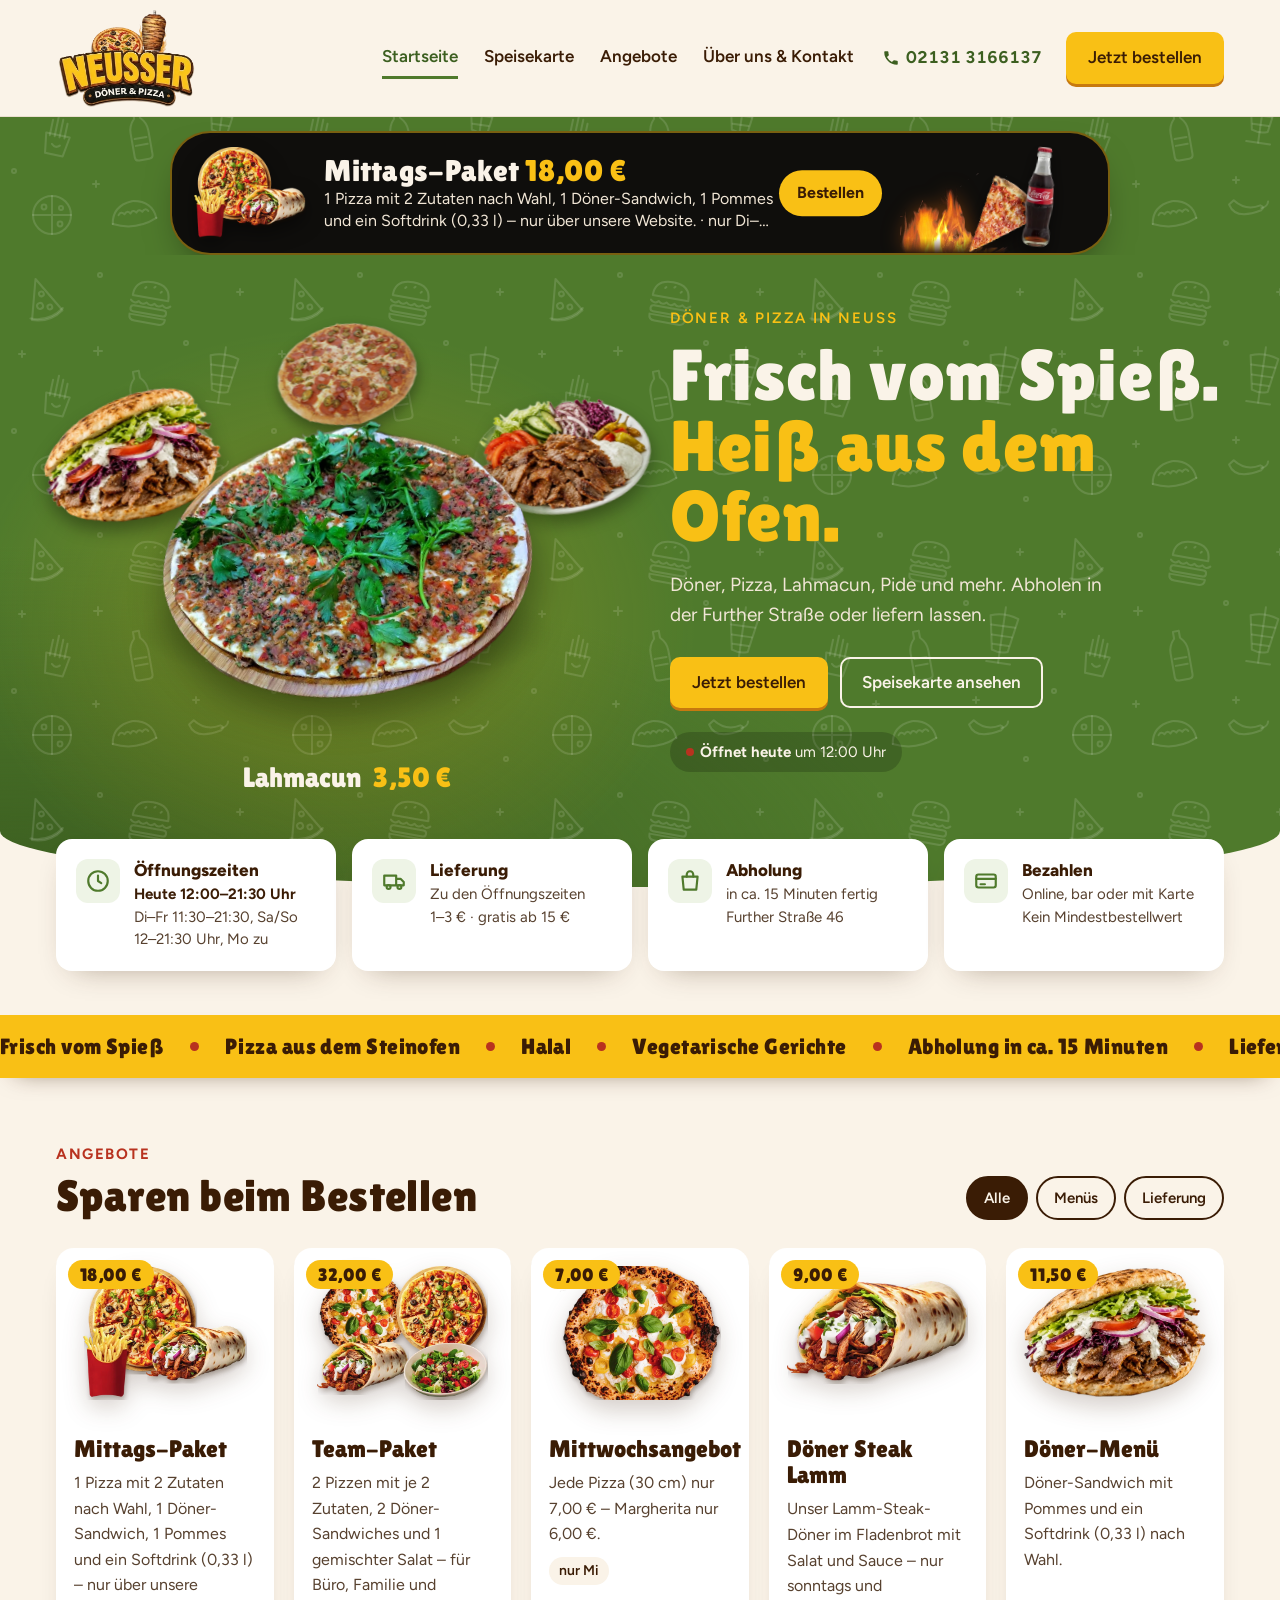
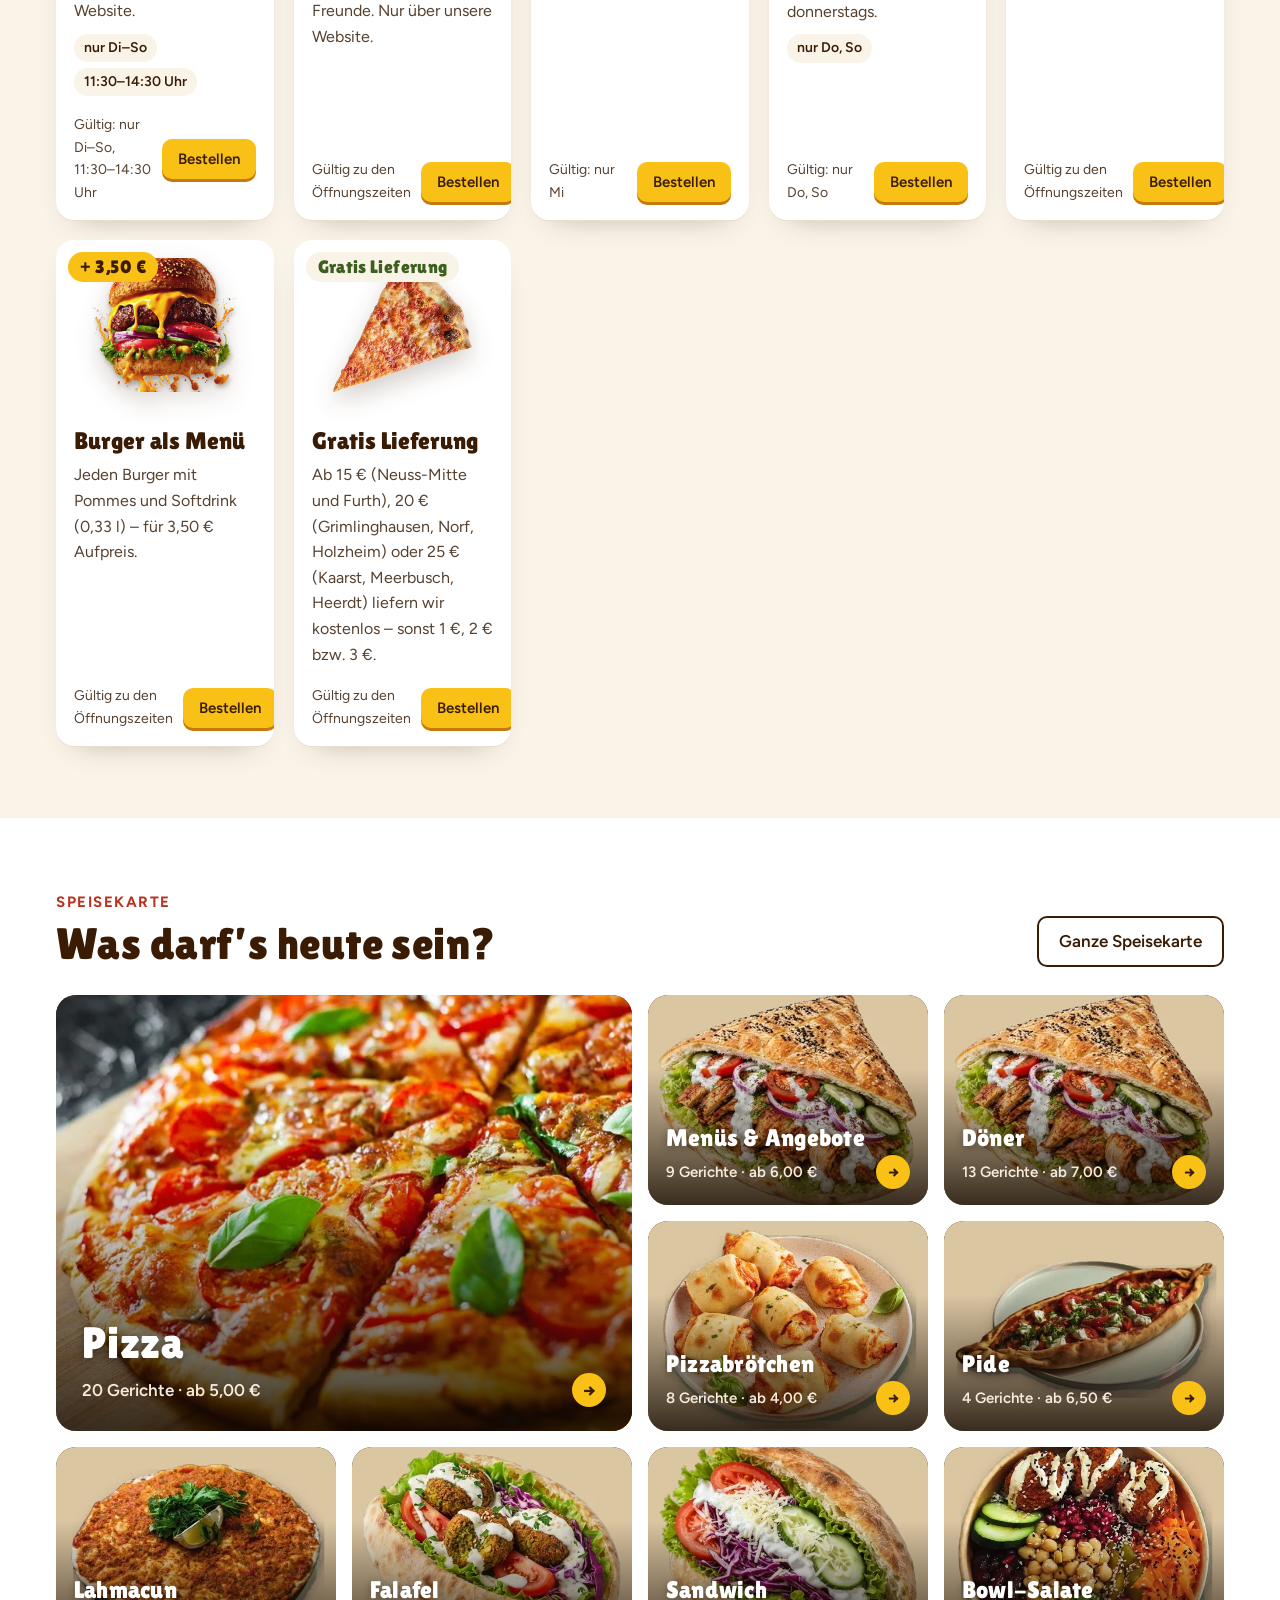
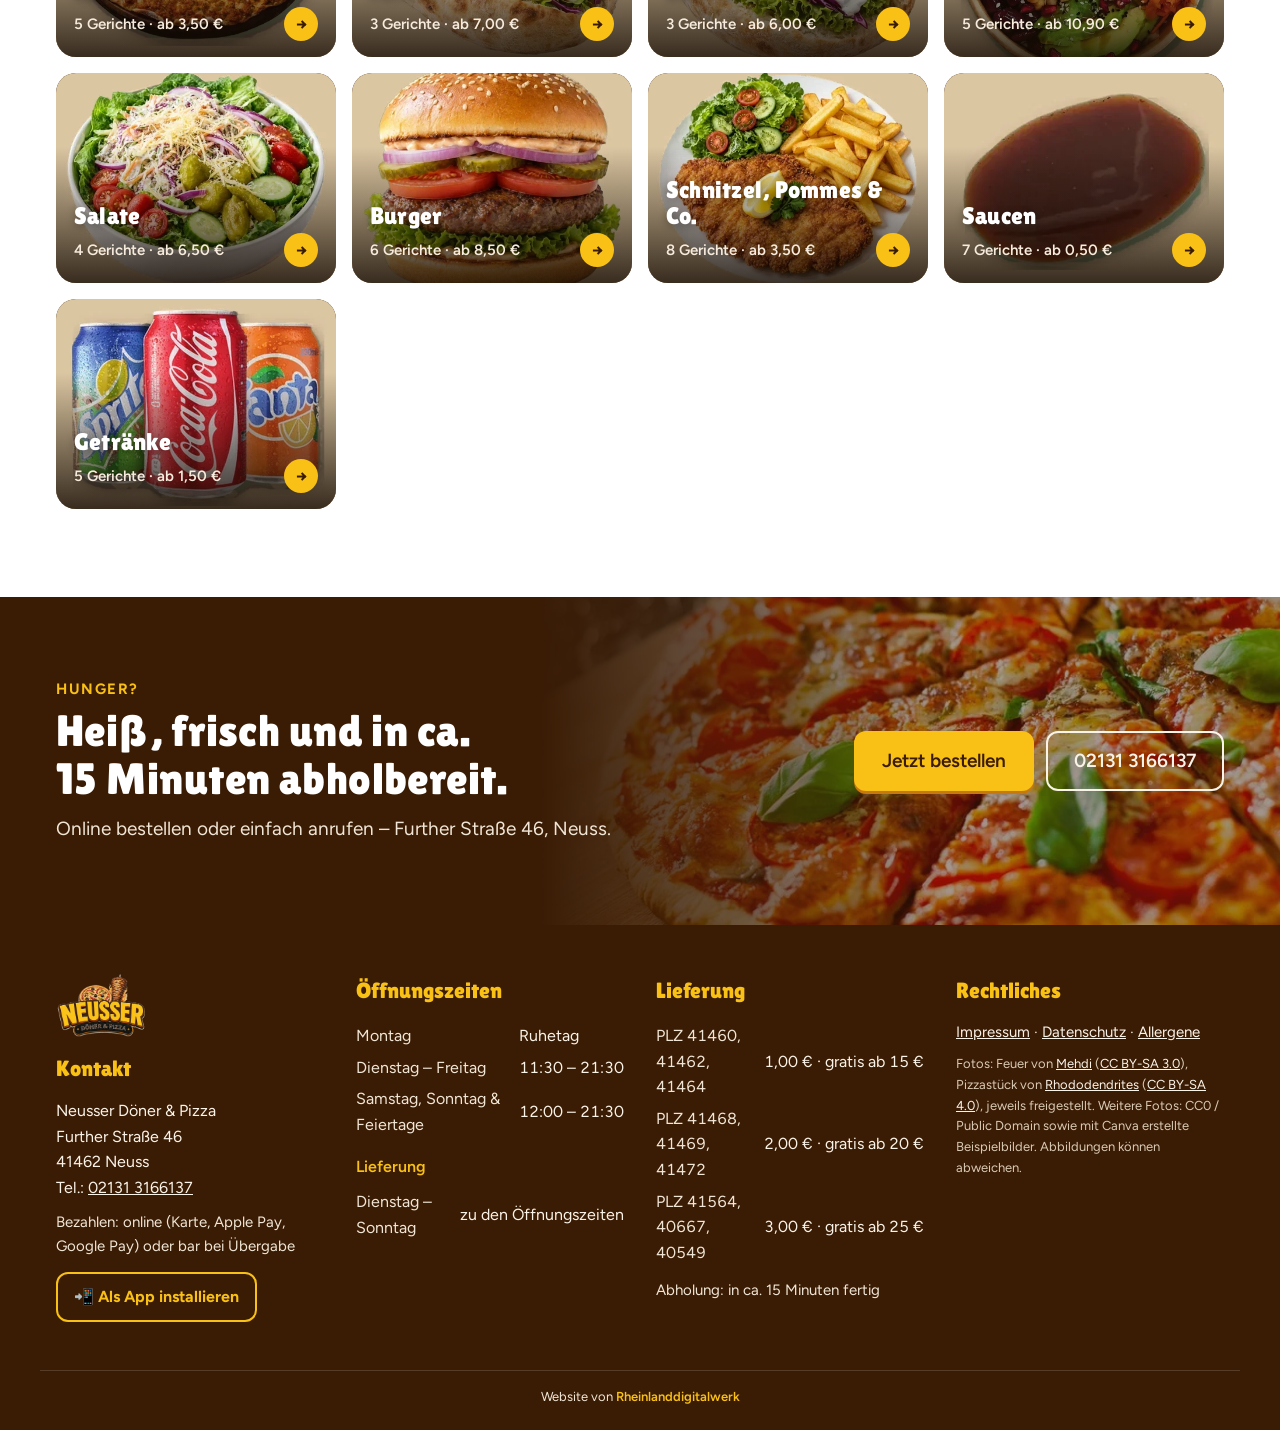
==== commit a71cd2f1: "Nur ein Bon pro Bestellung, auch bei mehreren Geräten; „Karte bei Übergabe“ entfernt - Vor dem autom" ====
--- a/index.html
+++ b/index.html
@@ -28,7 +28,7 @@
   <script type="application/ld+json">{"@context":"https://schema.org","@type":"Restaurant","name":"Neusser Döner & Pizza","alternateName":["Neusser Döner und Pizza","Neusser Döner","Neusser Doner Pizza","Neusser Döner Neuss"],"url":"https://neusser-doner-pizza.de/","image":"https://neusser-doner-pizza.de/assets/img/og-bild.jpg?v=26aba6c1","logo":"https://neusser-doner-pizza.de/assets/img/icons/app-512.png?v=d57afff4","telephone":"+4921313166137","address":{"@type":"PostalAddress","streetAddress":"Further Straße 46","postalCode":"41462","addressLocality":"Neuss","addressCountry":"DE"},"geo":{"@type":"GeoCoordinates","latitude":51.2059367,"longitude":6.6791553},"servesCuisine":["Döner","Pizza","Türkisch","Lahmacun","Pide","Burger"],"priceRange":"€","hasMenu":"https://neusser-doner-pizza.de/speisekarte.html","acceptsReservations":false,"sameAs":["https://www.lieferando.de/speisekarte/neusser-doner-und-pizza-neuss","https://www.ubereats.com/de/store/neusser-doner-&-pizza-new/zTLoOiYaVcqxsoo1ntrlXA"],"openingHoursSpecification":[{"@type":"OpeningHoursSpecification","dayOfWeek":["Tuesday","Wednesday","Thursday","Friday"],"opens":"11:30","closes":"21:30"},{"@type":"OpeningHoursSpecification","dayOfWeek":["Saturday","Sunday"],"opens":"12:00","closes":"21:30"}],"potentialAction":{"@type":"OrderAction","target":"https://neusser-doner-pizza.de/speisekarte.html","deliveryMethod":["http://purl.org/goodrelations/v1#DeliveryModeOwnFleet","http://purl.org/goodrelations/v1#DeliveryModePickUp"]}}</script>
   <!-- SEO:END -->
   <link rel="icon" href="favicon.ico" sizes="48x48">
-  <link rel="icon" href="assets/img/icons/favicon-192.png?v=b0626875" type="image/png" sizes="192x192">
+  <link rel="icon" href="assets/img/icons/favicon-192.png?v=deb5d2a9" type="image/png" sizes="192x192">
   <link rel="manifest" href="manifest.webmanifest">
   <link rel="apple-touch-icon" href="assets/img/icons/app-180.png?v=975c272b">
   <meta name="theme-color" content="#4F7A2C">
@@ -260,7 +260,7 @@
           41462 Neuss<br>
           Tel.: <a href="tel:+4921313166137">02131 3166137</a>
         </address>
-        <p class="footer__pay">Bezahlen: online (Karte, Apple Pay, Google Pay), bar oder mit Karte bei Übergabe</p>
+        <p class="footer__pay">Bezahlen: online (Karte, Apple Pay, Google Pay) oder bar bei Übergabe</p>
         <button class="install-btn" type="button" data-install hidden>📲 Als App installieren</button>
       </div>
       <div class="footer__col">
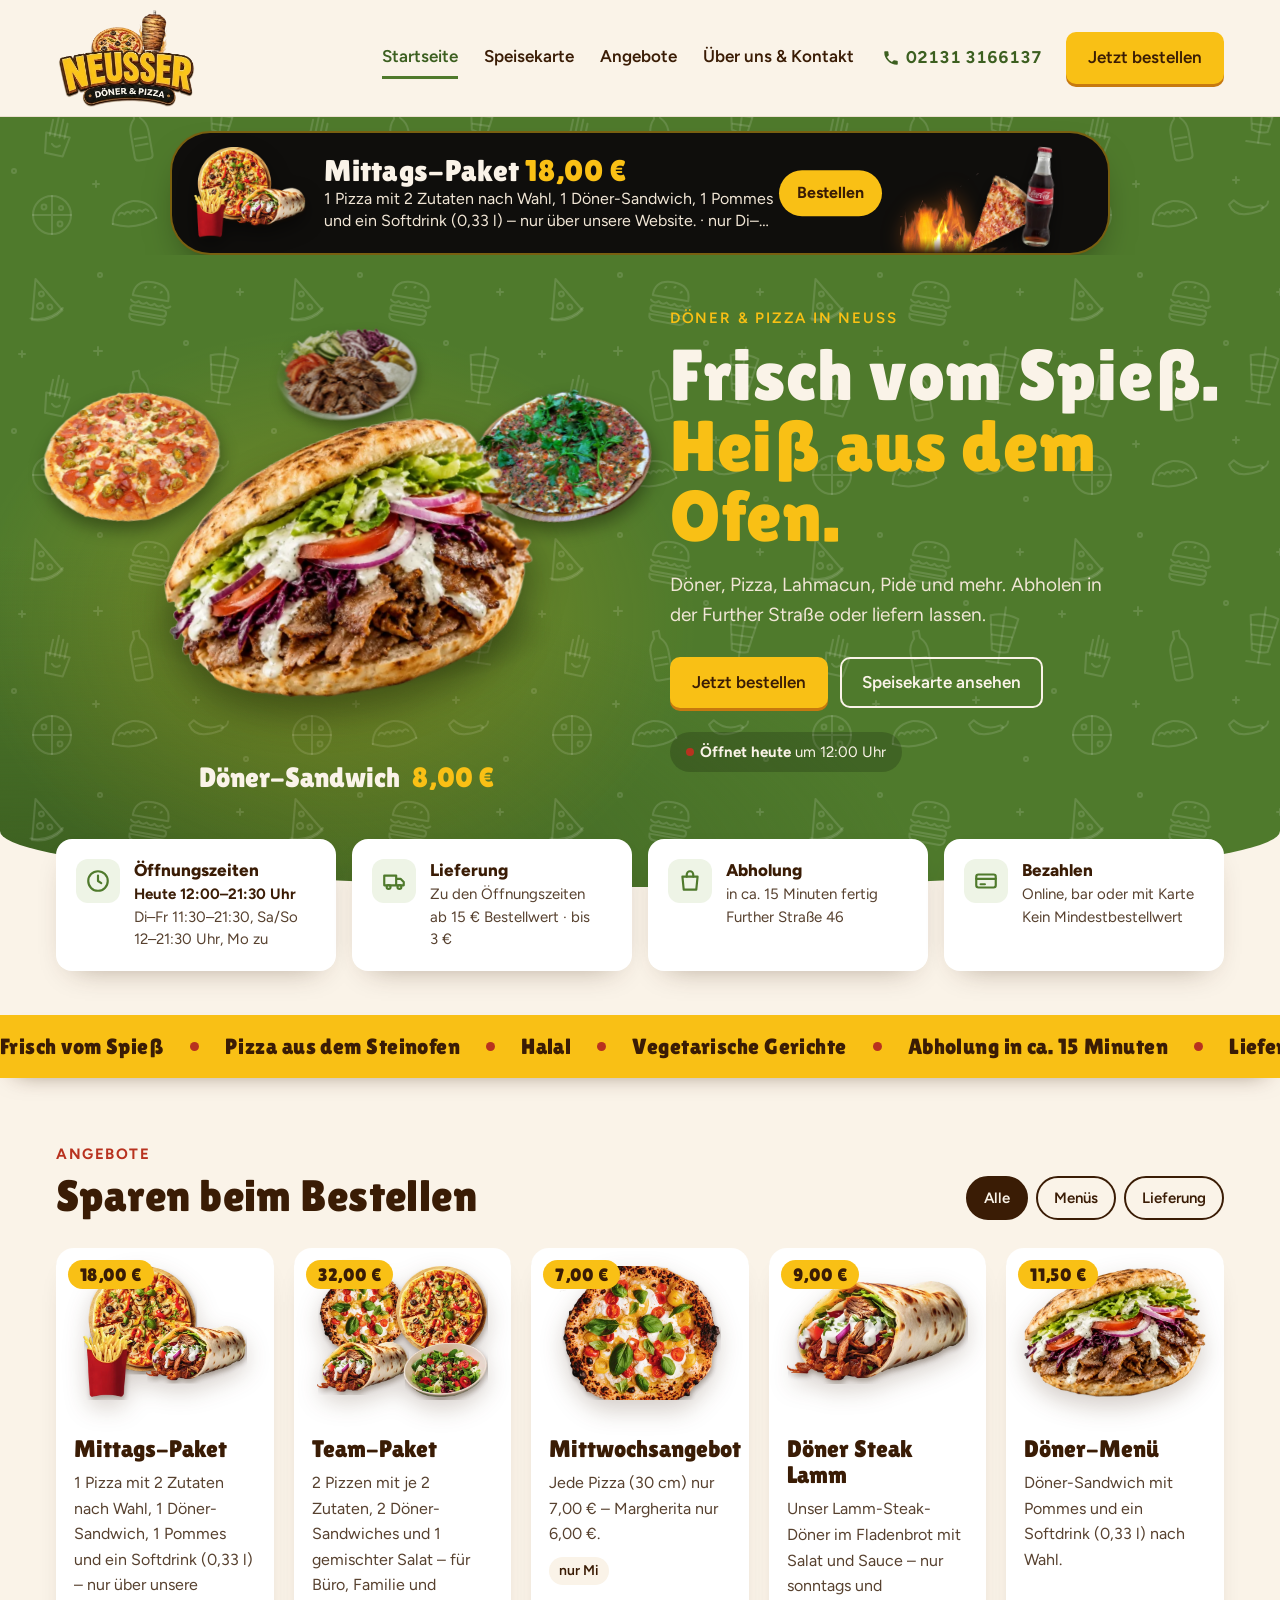
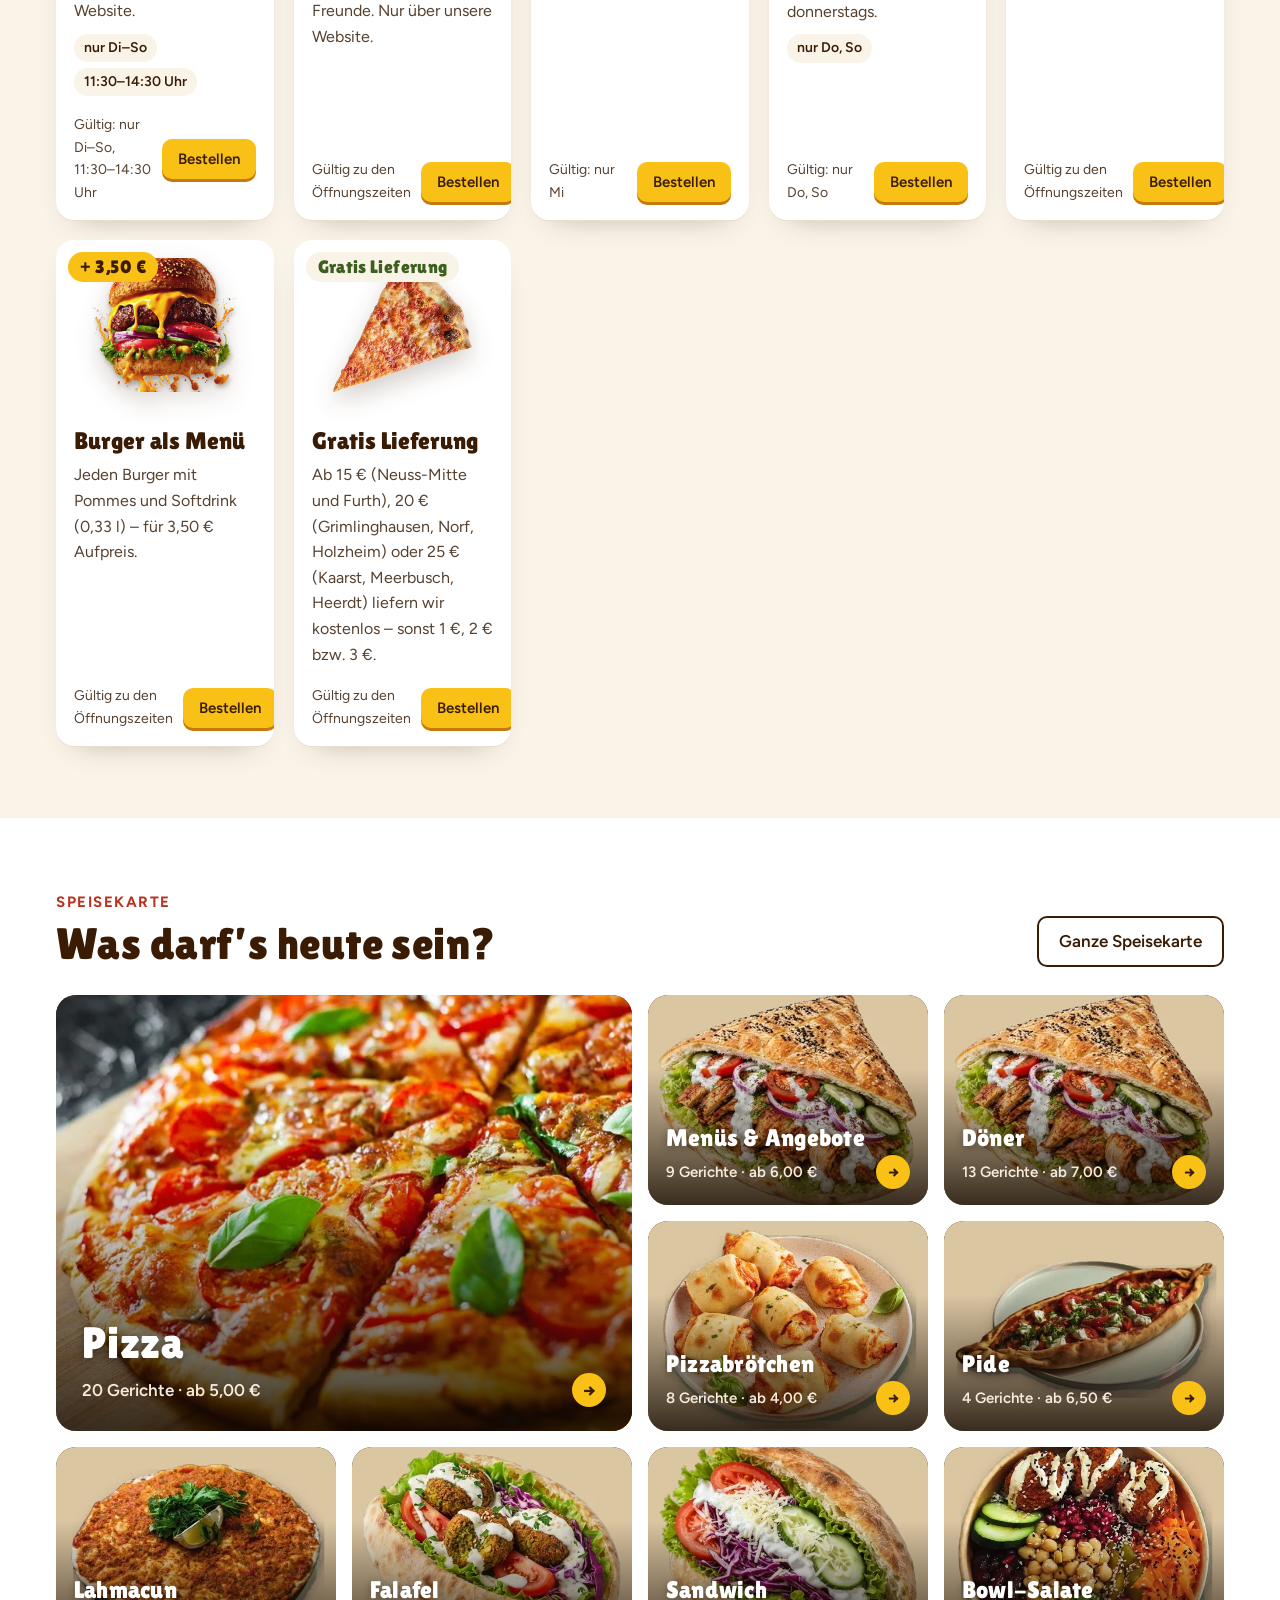
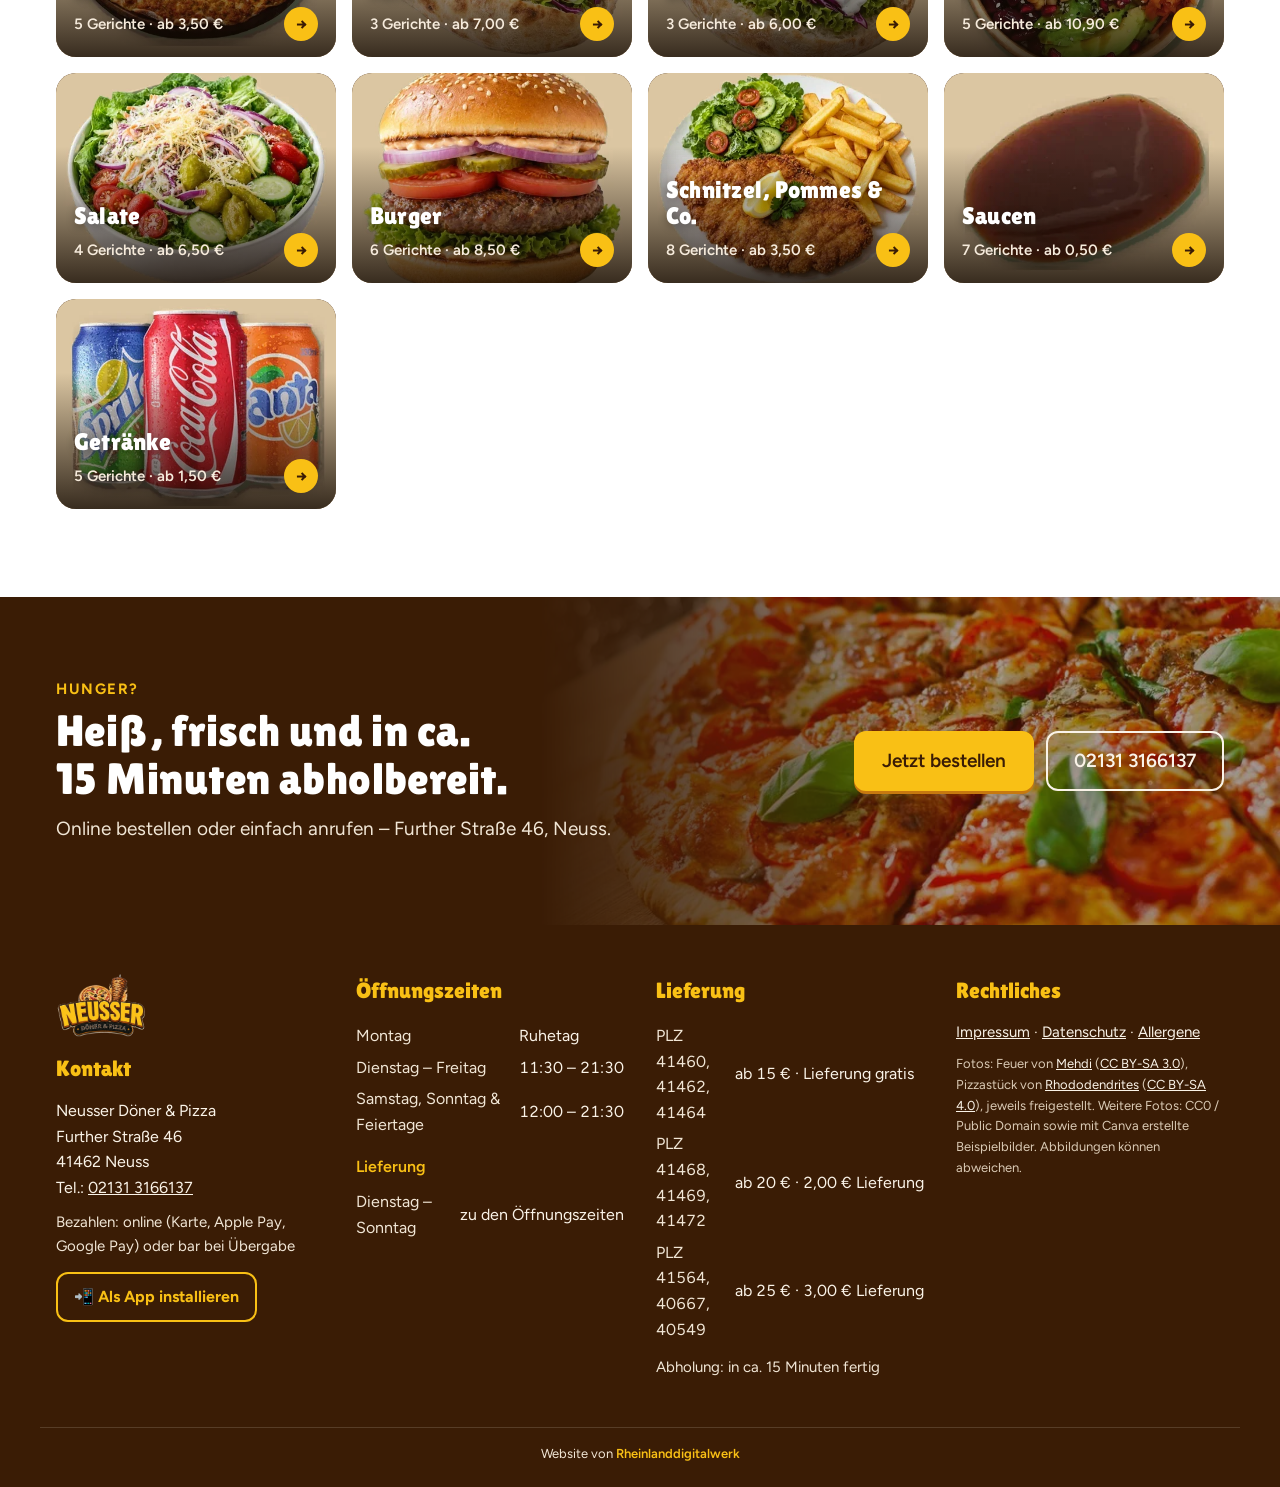
==== commit bb8a2b49: "Liefergebiete: Mindestbestellwert je Zone (15 / 20 / 25 €), Liefergebühr gratis / 2 € / 3 € Vorher k" ====
--- a/index.html
+++ b/index.html
@@ -158,7 +158,7 @@
         <li class="info-tile">
           <svg viewBox="0 0 24 24" aria-hidden="true"><path d="M3 7h11v9H3zM14 10h4l3 3v3h-7"/><circle cx="7" cy="17.5" r="1.8"/><circle cx="17" cy="17.5" r="1.8"/></svg>
           <h2>Lieferung</h2>
-          <p>Zu den Öffnungszeiten<br>1–3&nbsp;€ · gratis ab 15&nbsp;€</p>
+          <p>Zu den Öffnungszeiten<br>ab 15&nbsp;€ Bestellwert · bis 3&nbsp;€</p>
         </li>
         <li class="info-tile">
           <svg viewBox="0 0 24 24" aria-hidden="true"><path d="M5 8h14l-1.2 12H6.2z"/><path d="M9 8V6a3 3 0 0 1 6 0v2"/></svg>
@@ -278,9 +278,9 @@
       <div class="footer__col">
         <h2>Lieferung</h2>
         <table class="hours">
-          <tr><th scope="row">PLZ 41460, 41462, 41464</th><td>1,00 € · gratis ab 15 €</td></tr>
-          <tr><th scope="row">PLZ 41468, 41469, 41472</th><td>2,00 € · gratis ab 20 €</td></tr>
-          <tr><th scope="row">PLZ 41564, 40667, 40549</th><td>3,00 € · gratis ab 25 €</td></tr>
+          <tr><th scope="row">PLZ 41460, 41462, 41464</th><td>ab 15 € · Lieferung gratis</td></tr>
+          <tr><th scope="row">PLZ 41468, 41469, 41472</th><td>ab 20 € · 2,00 € Lieferung</td></tr>
+          <tr><th scope="row">PLZ 41564, 40667, 40549</th><td>ab 25 € · 3,00 € Lieferung</td></tr>
         </table>
         <p class="footer__pay">Abholung: in ca. 15 Minuten fertig</p>
       </div>
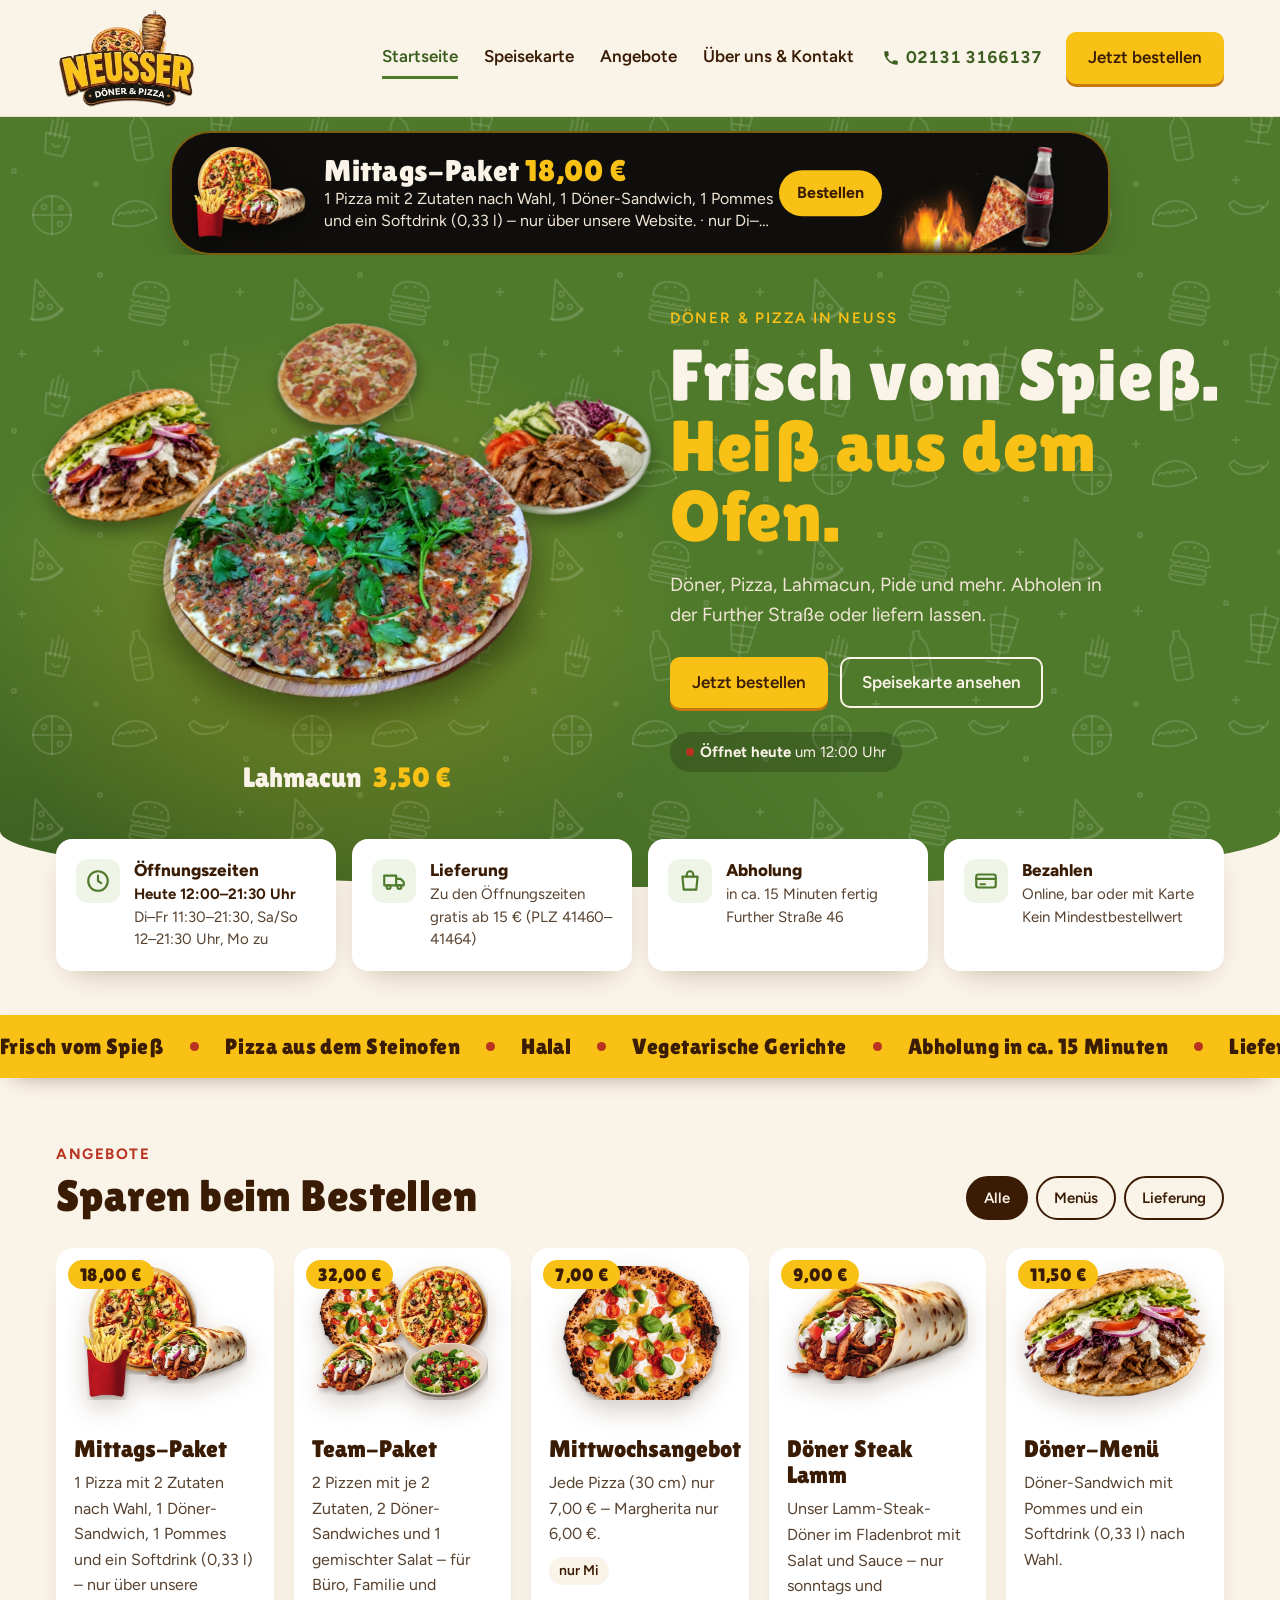
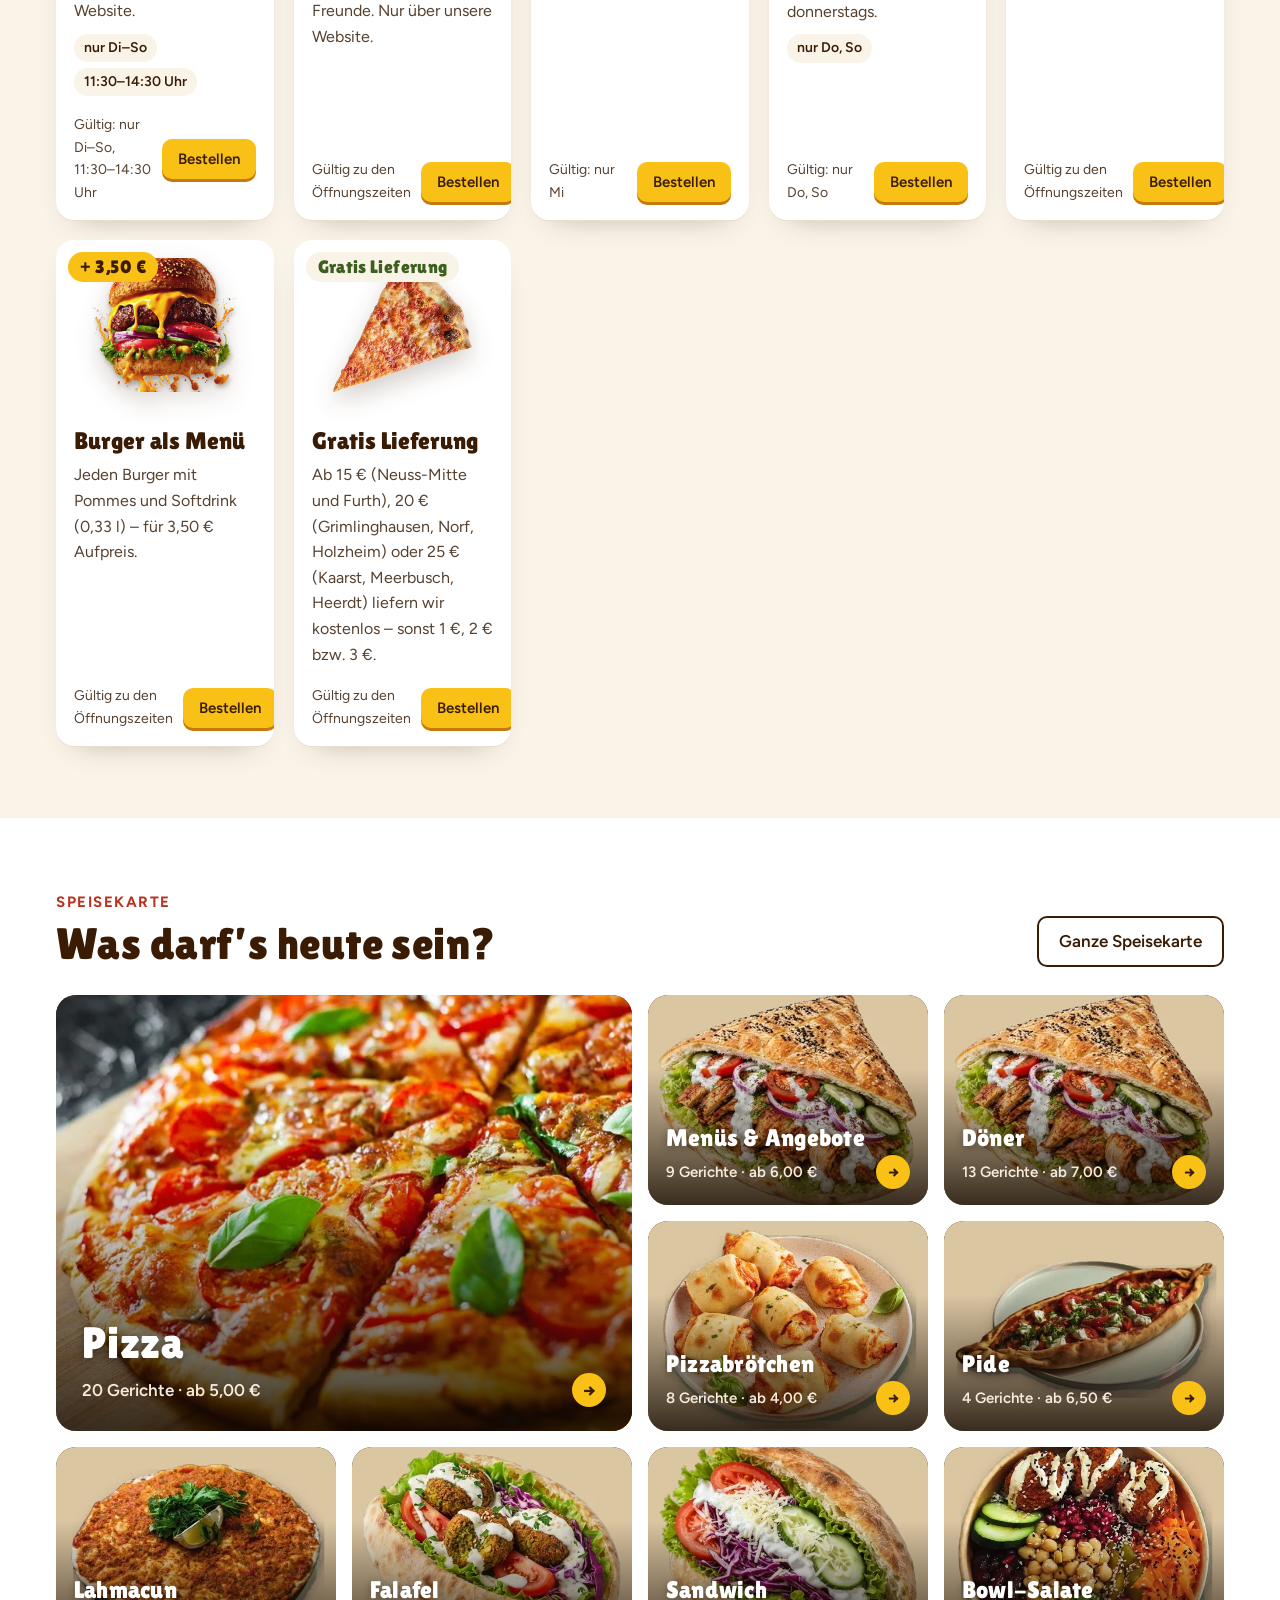
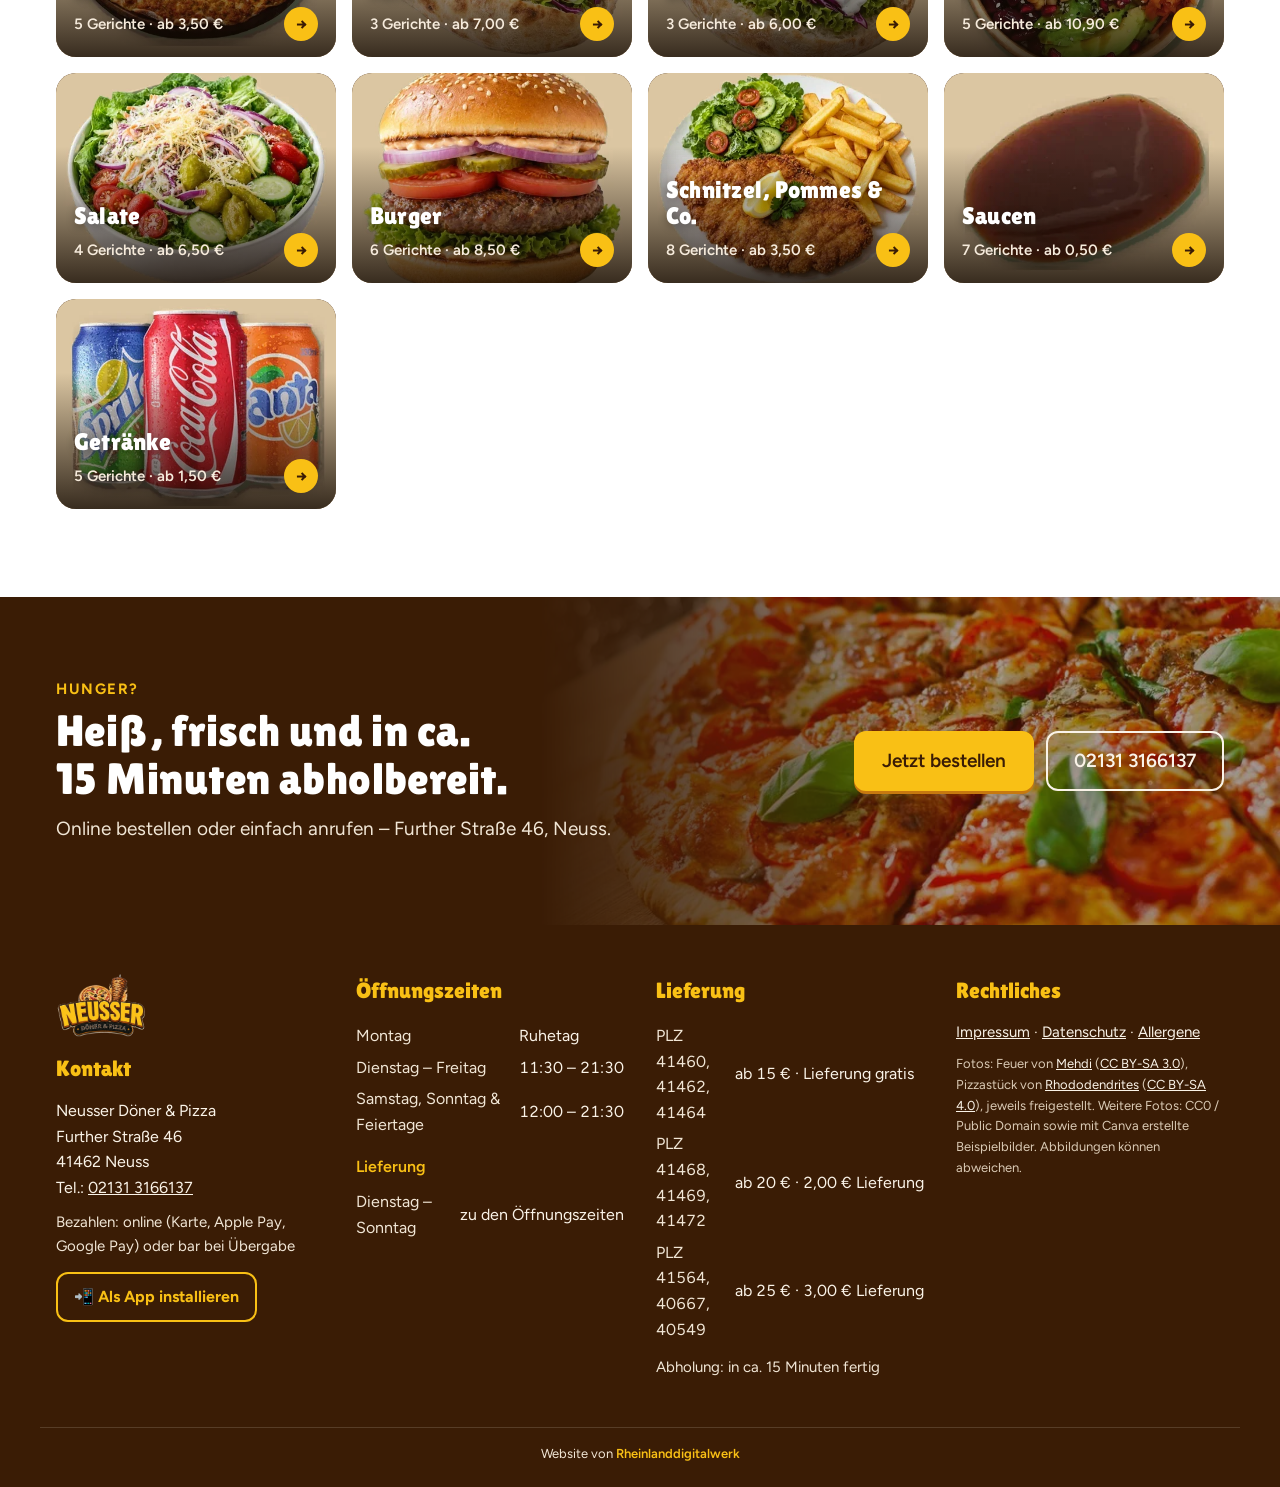
==== commit fb82d0f5: "Lieferhinweise eindeutig je Gebiet statt Spanne „Liefergebühr gratis – 3,00 €“ las sich wie 3 € Lief" ====
--- a/index.html
+++ b/index.html
@@ -36,7 +36,7 @@
   <link rel="preconnect" href="https://fonts.googleapis.com">
   <link rel="preconnect" href="https://fonts.gstatic.com" crossorigin>
   <link rel="stylesheet" href="https://fonts.googleapis.com/css2?family=Figtree:wght@400;500;600;700;800&family=Lilita+One&display=swap">
-  <link rel="stylesheet" href="assets/css/style.css?v=d179d549">
+  <link rel="stylesheet" href="assets/css/style.css?v=9e34dd03">
 </head>
 <body>
 
@@ -158,7 +158,7 @@
         <li class="info-tile">
           <svg viewBox="0 0 24 24" aria-hidden="true"><path d="M3 7h11v9H3zM14 10h4l3 3v3h-7"/><circle cx="7" cy="17.5" r="1.8"/><circle cx="17" cy="17.5" r="1.8"/></svg>
           <h2>Lieferung</h2>
-          <p>Zu den Öffnungszeiten<br>ab 15&nbsp;€ Bestellwert · bis 3&nbsp;€</p>
+          <p>Zu den Öffnungszeiten<br>gratis ab 15&nbsp;€ (PLZ 41460–41464)</p>
         </li>
         <li class="info-tile">
           <svg viewBox="0 0 24 24" aria-hidden="true"><path d="M5 8h14l-1.2 12H6.2z"/><path d="M9 8V6a3 3 0 0 1 6 0v2"/></svg>
--- a/assets/css/style.css
+++ b/assets/css/style.css
@@ -1785,3 +1785,9 @@
 
 /* Pause vom Laden (Tablet „Bestellungen pausieren“) */
 .pause-banner { margin: 12px auto; max-width: 1100px; width: calc(100% - 32px); padding: 14px 16px; border-radius: 12px; background: #FBE9E5; color: #8E2414; font-weight: 700; text-align: center; box-sizing: border-box; }
+
+/* Anmerkung je Gericht im Warenkorb */
+.line__note { display: block; width: 100%; margin-top: 6px; padding: 7px 10px; border: 1px solid #E6D9C6; border-radius: 10px;
+  background: #FFFDF9; color: var(--brown); font: inherit; font-size: 16px; }   /* 16px: sonst zoomt das iPhone beim Antippen */
+.line__note:focus { outline: 2px solid var(--yellow); outline-offset: 1px; border-color: transparent; }
+.line__note::placeholder { color: #A8957E; }
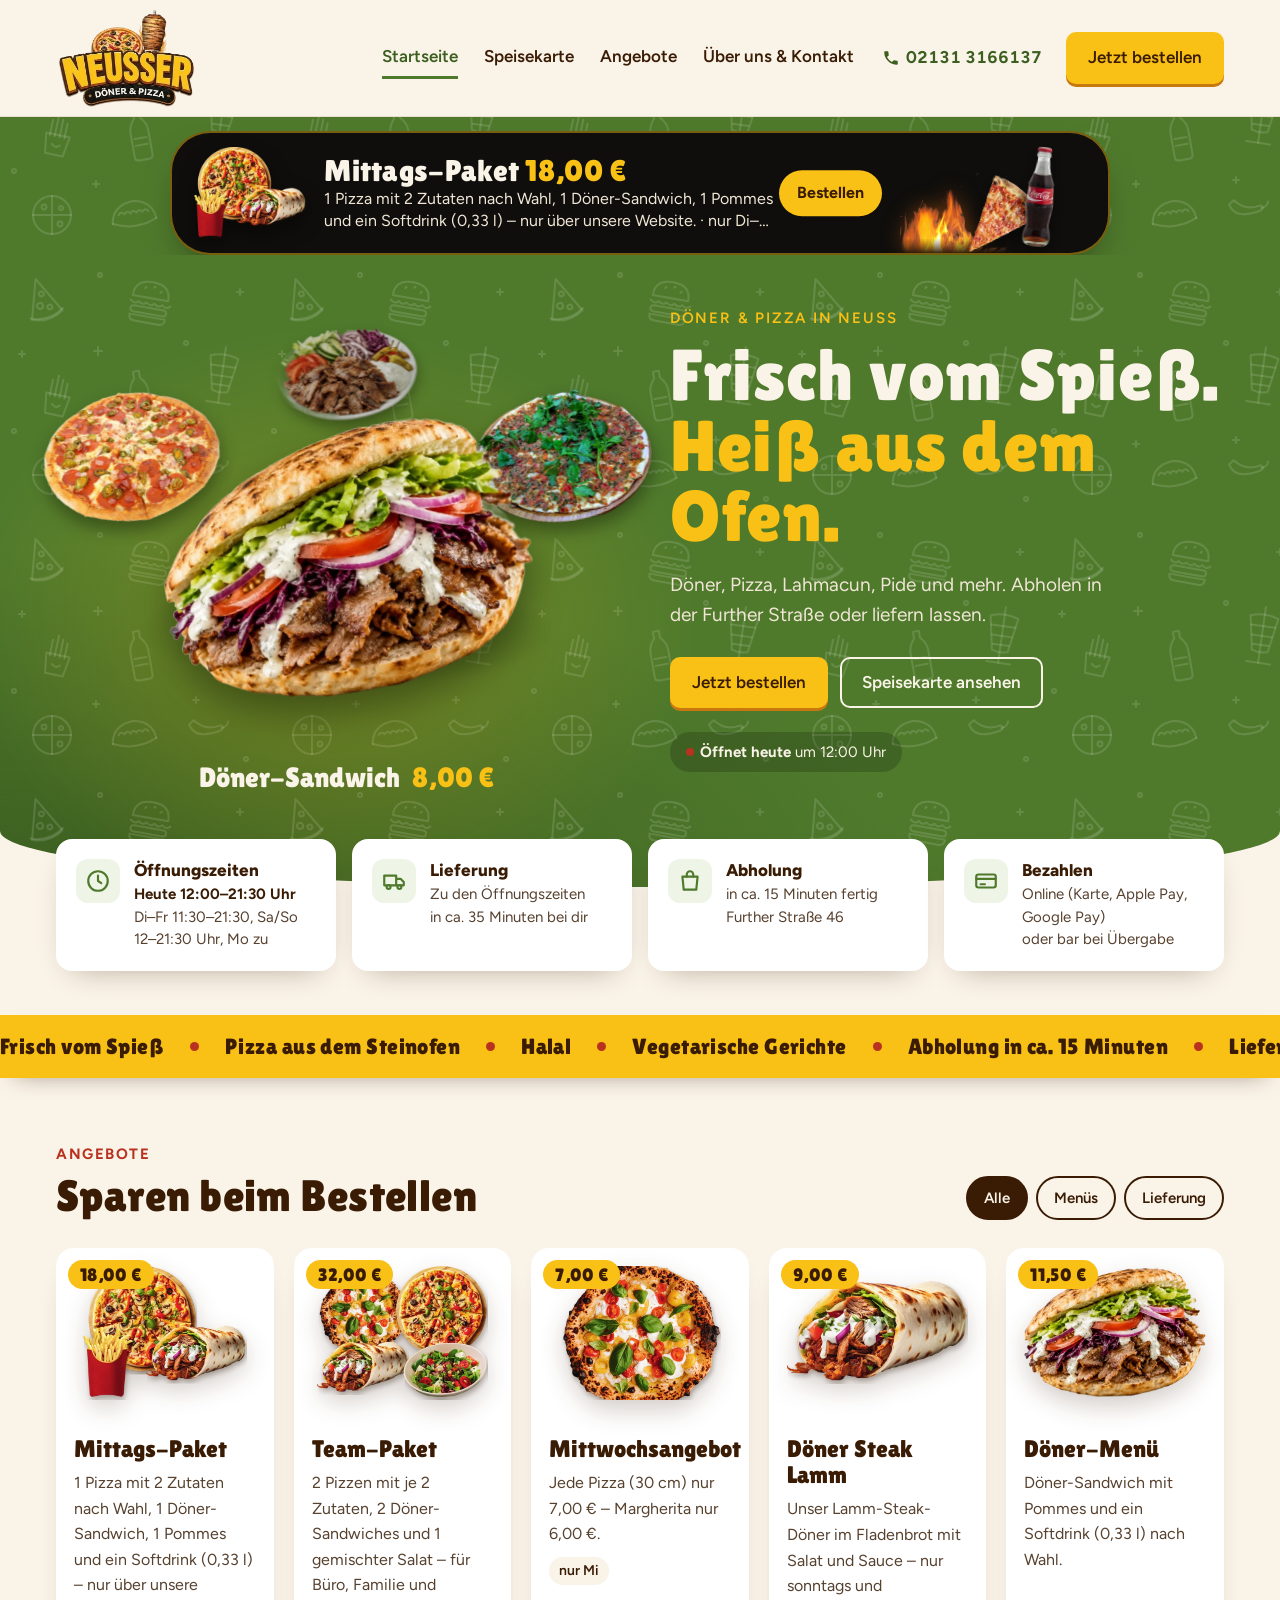
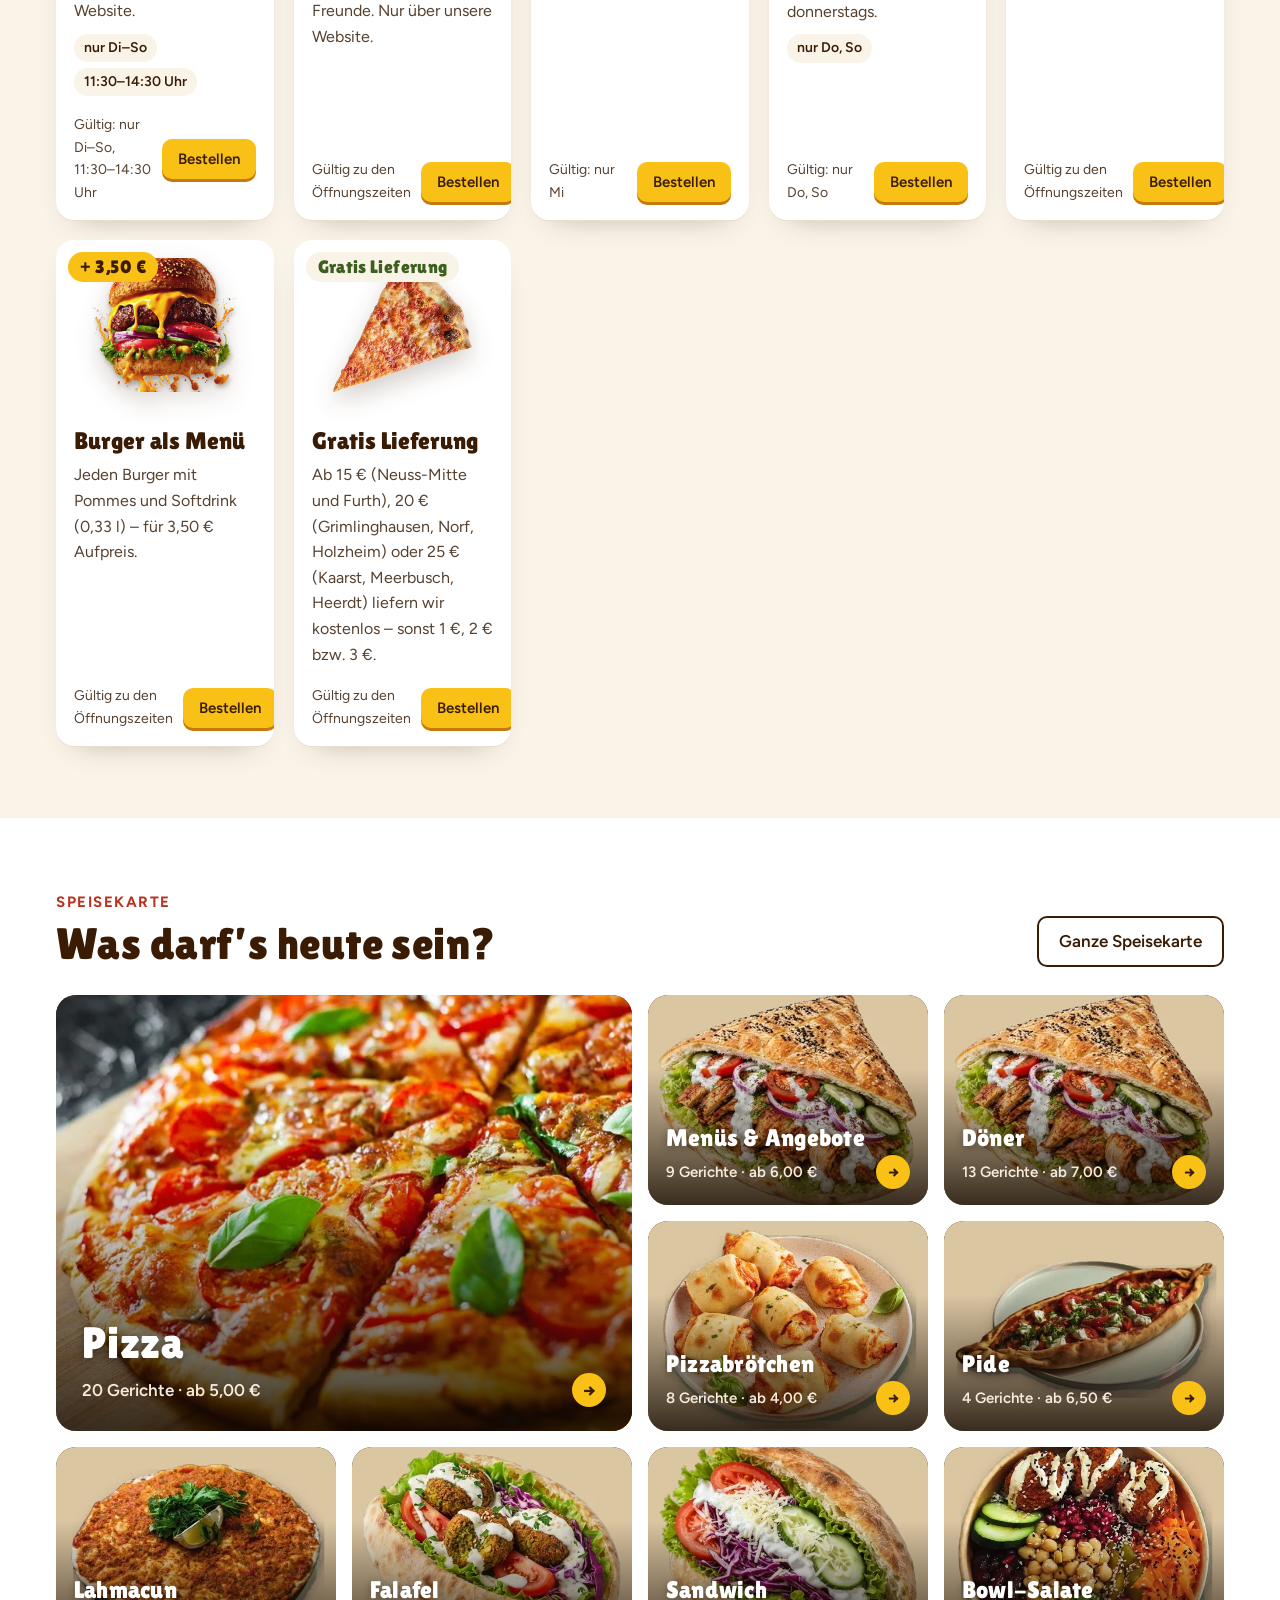
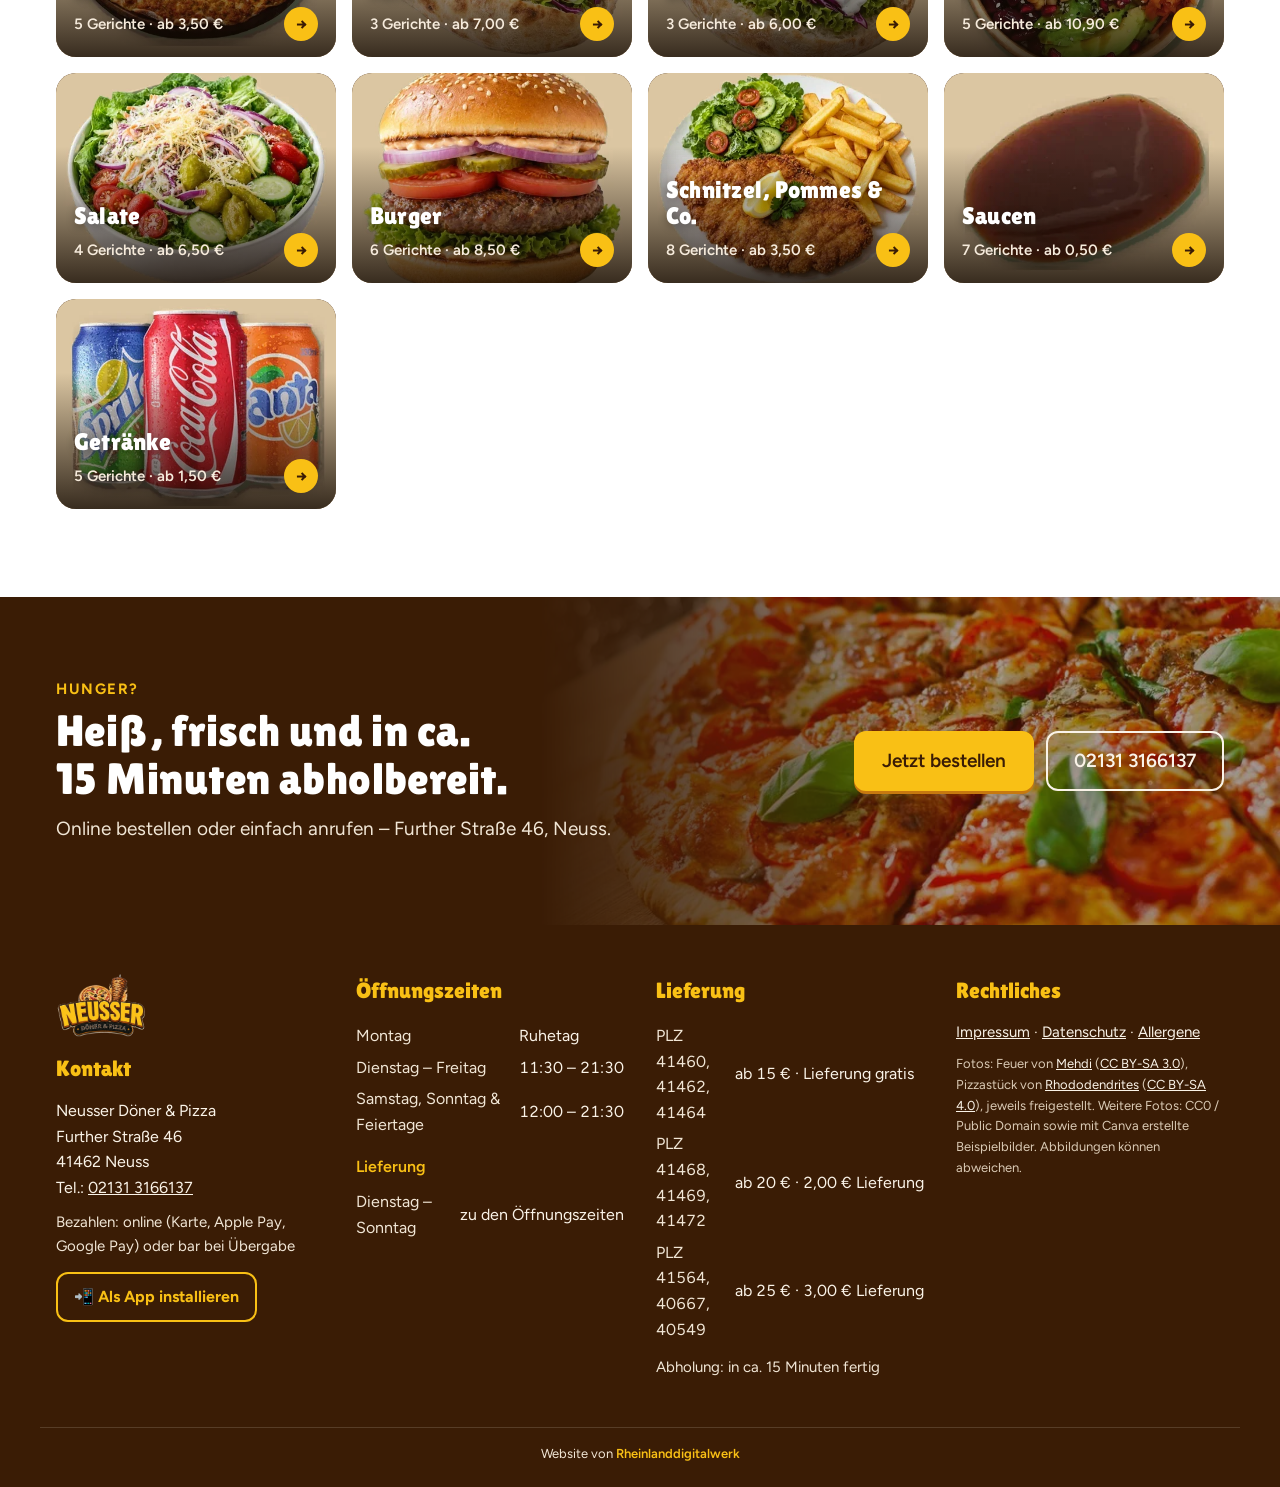
==== commit cea4de03: "Startseite: keine Gebühren-Zahlen in den Kacheln, Bezahlen aktuell (online oder bar), kein „Kein Min" ====
--- a/index.html
+++ b/index.html
@@ -158,7 +158,7 @@
         <li class="info-tile">
           <svg viewBox="0 0 24 24" aria-hidden="true"><path d="M3 7h11v9H3zM14 10h4l3 3v3h-7"/><circle cx="7" cy="17.5" r="1.8"/><circle cx="17" cy="17.5" r="1.8"/></svg>
           <h2>Lieferung</h2>
-          <p>Zu den Öffnungszeiten<br>gratis ab 15&nbsp;€ (PLZ 41460–41464)</p>
+          <p>Zu den Öffnungszeiten<br>in ca. 35 Minuten bei dir</p>
         </li>
         <li class="info-tile">
           <svg viewBox="0 0 24 24" aria-hidden="true"><path d="M5 8h14l-1.2 12H6.2z"/><path d="M9 8V6a3 3 0 0 1 6 0v2"/></svg>
@@ -168,7 +168,7 @@
         <li class="info-tile">
           <svg viewBox="0 0 24 24" aria-hidden="true"><rect x="3" y="6" width="18" height="12" rx="2"/><path d="M3 10h18M7 15h4"/></svg>
           <h2>Bezahlen</h2>
-          <p>Online, bar oder mit Karte<br>Kein Mindestbestellwert</p>
+          <p>Online (Karte, Apple Pay, Google Pay)<br>oder bar bei Übergabe</p>
         </li>
       </ul>
     </section>
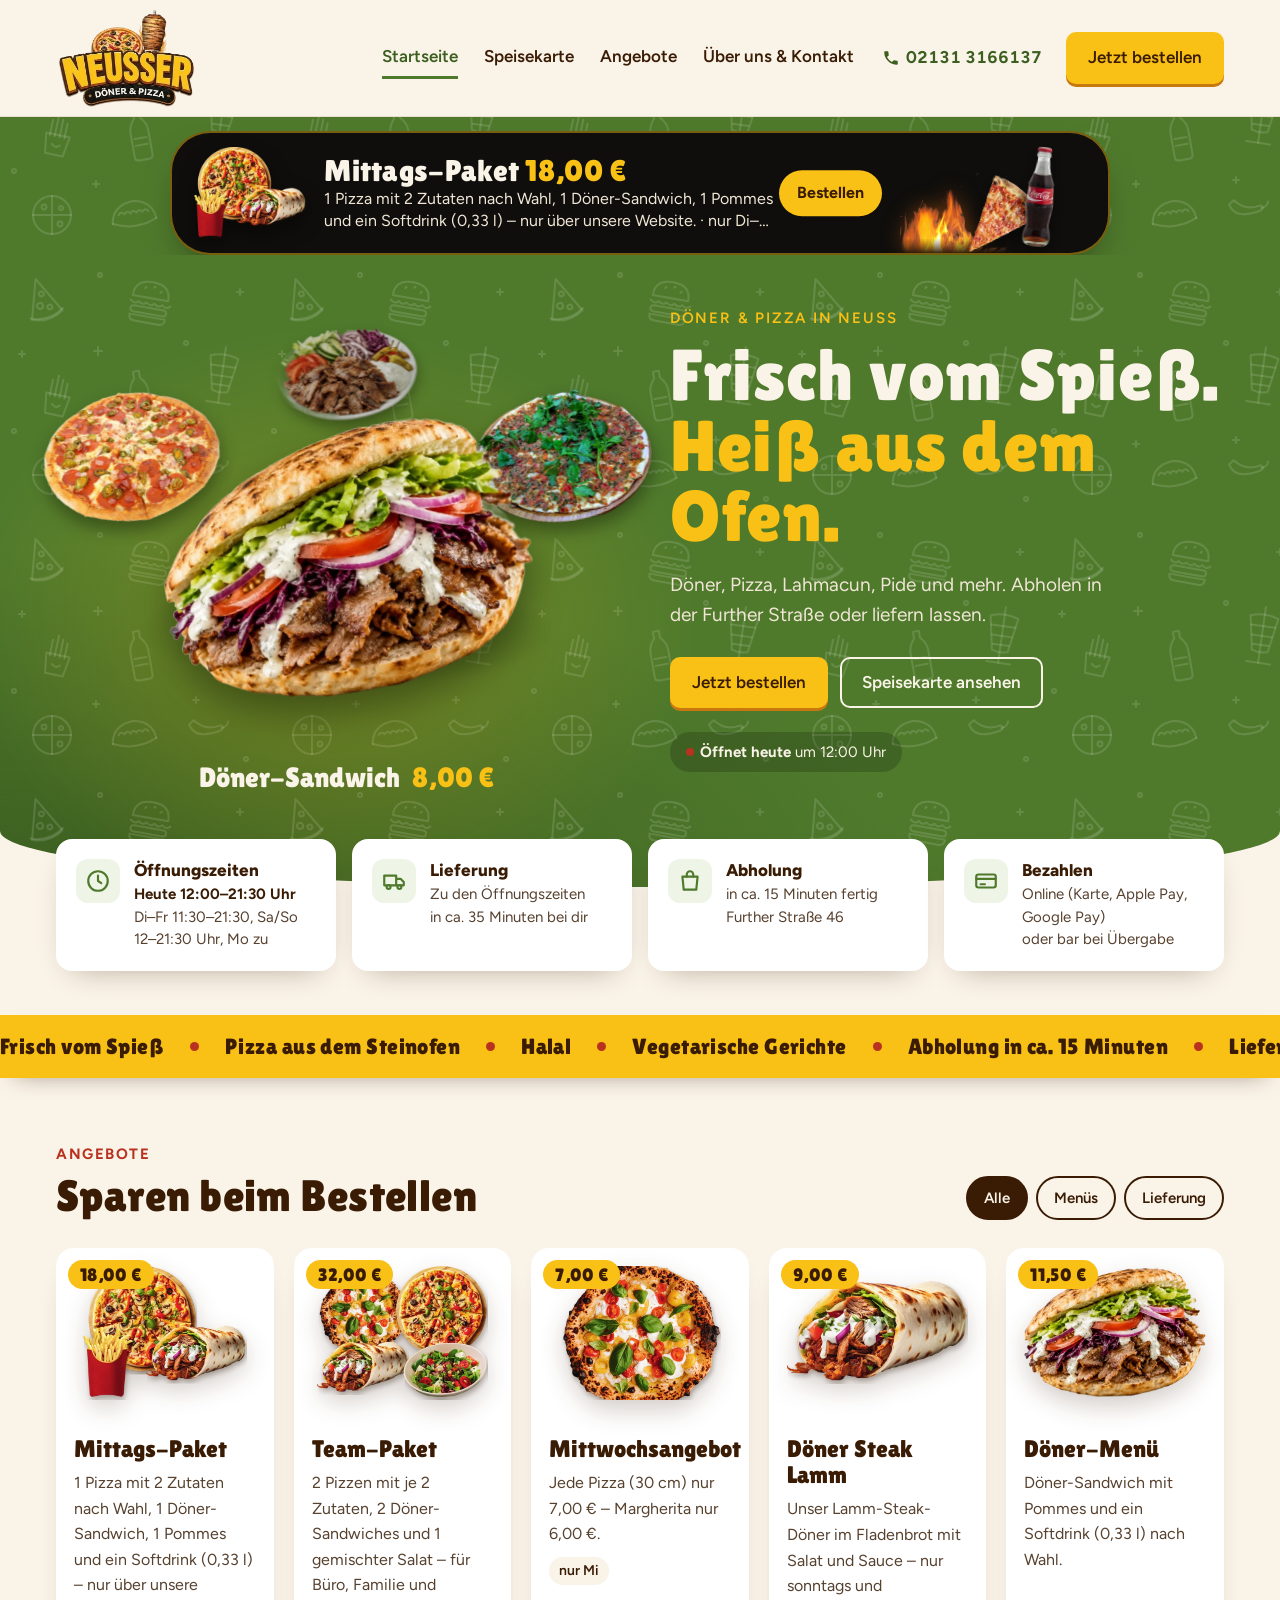
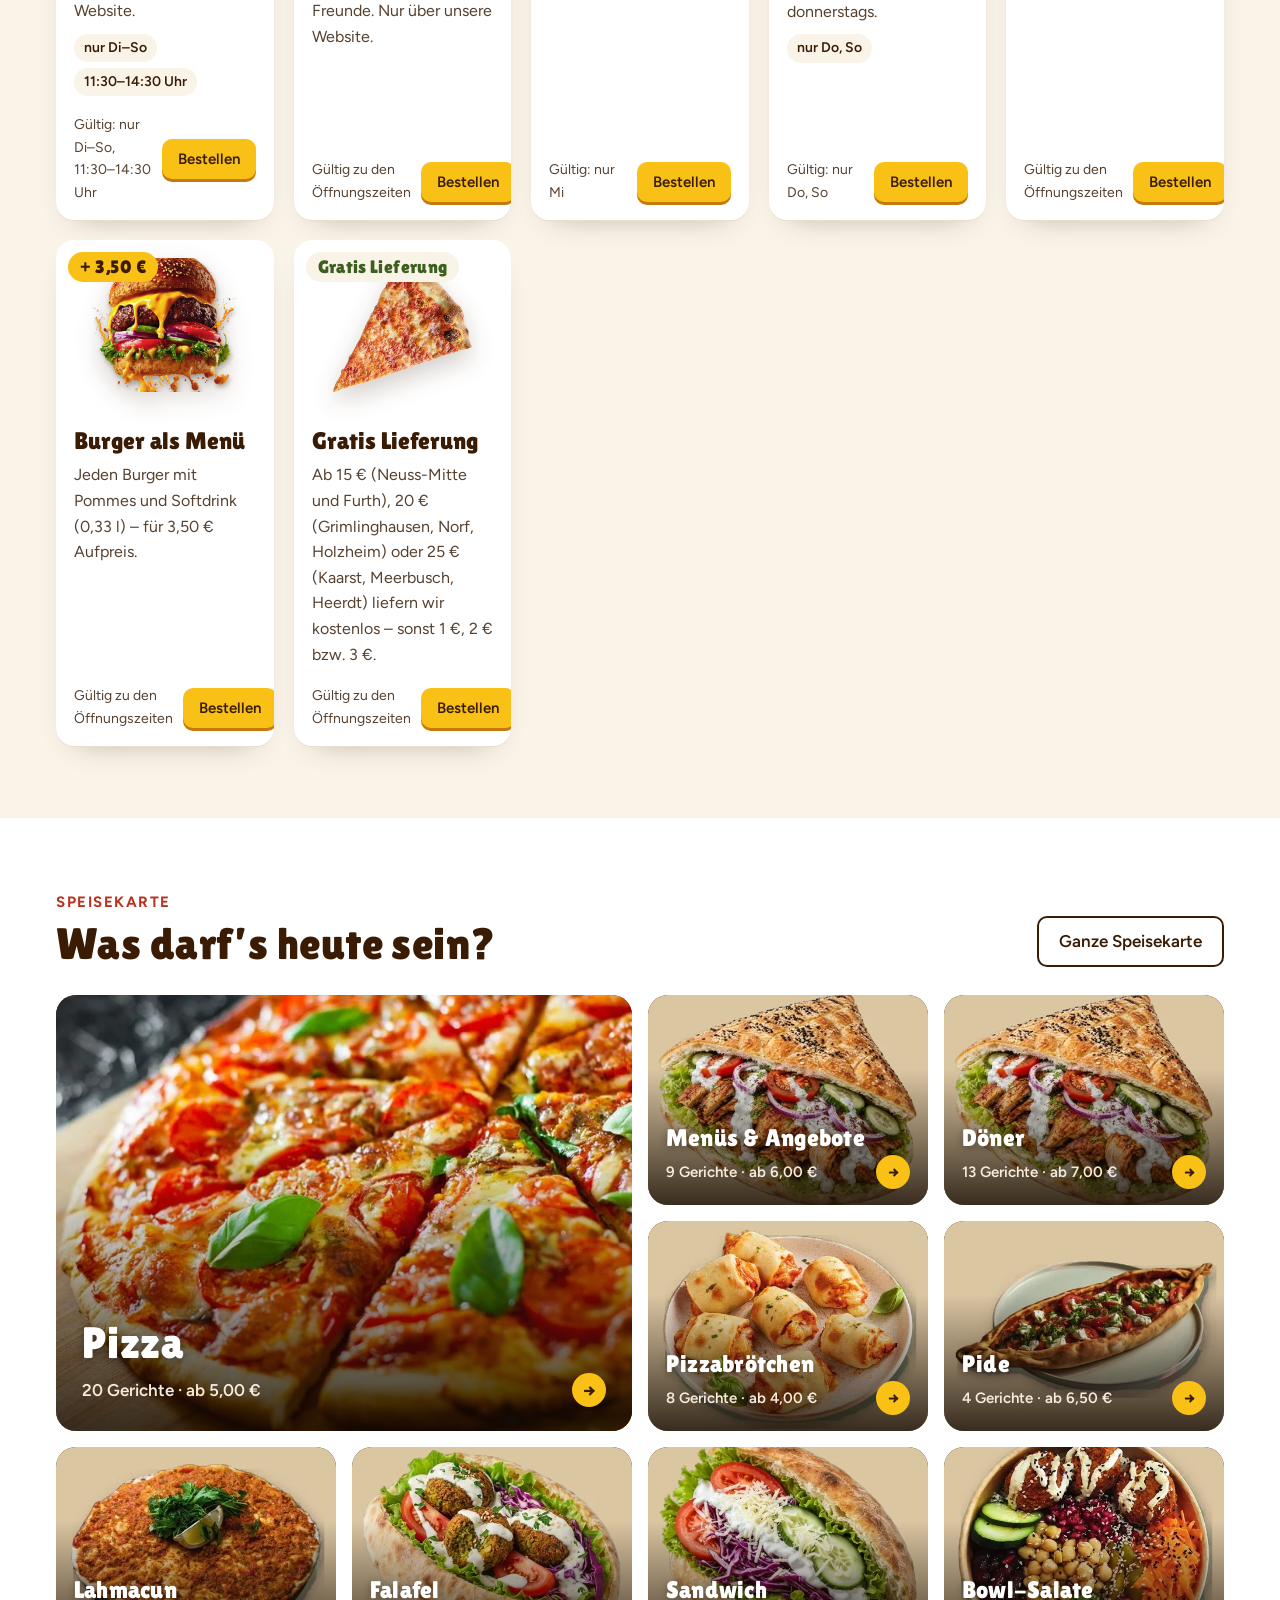
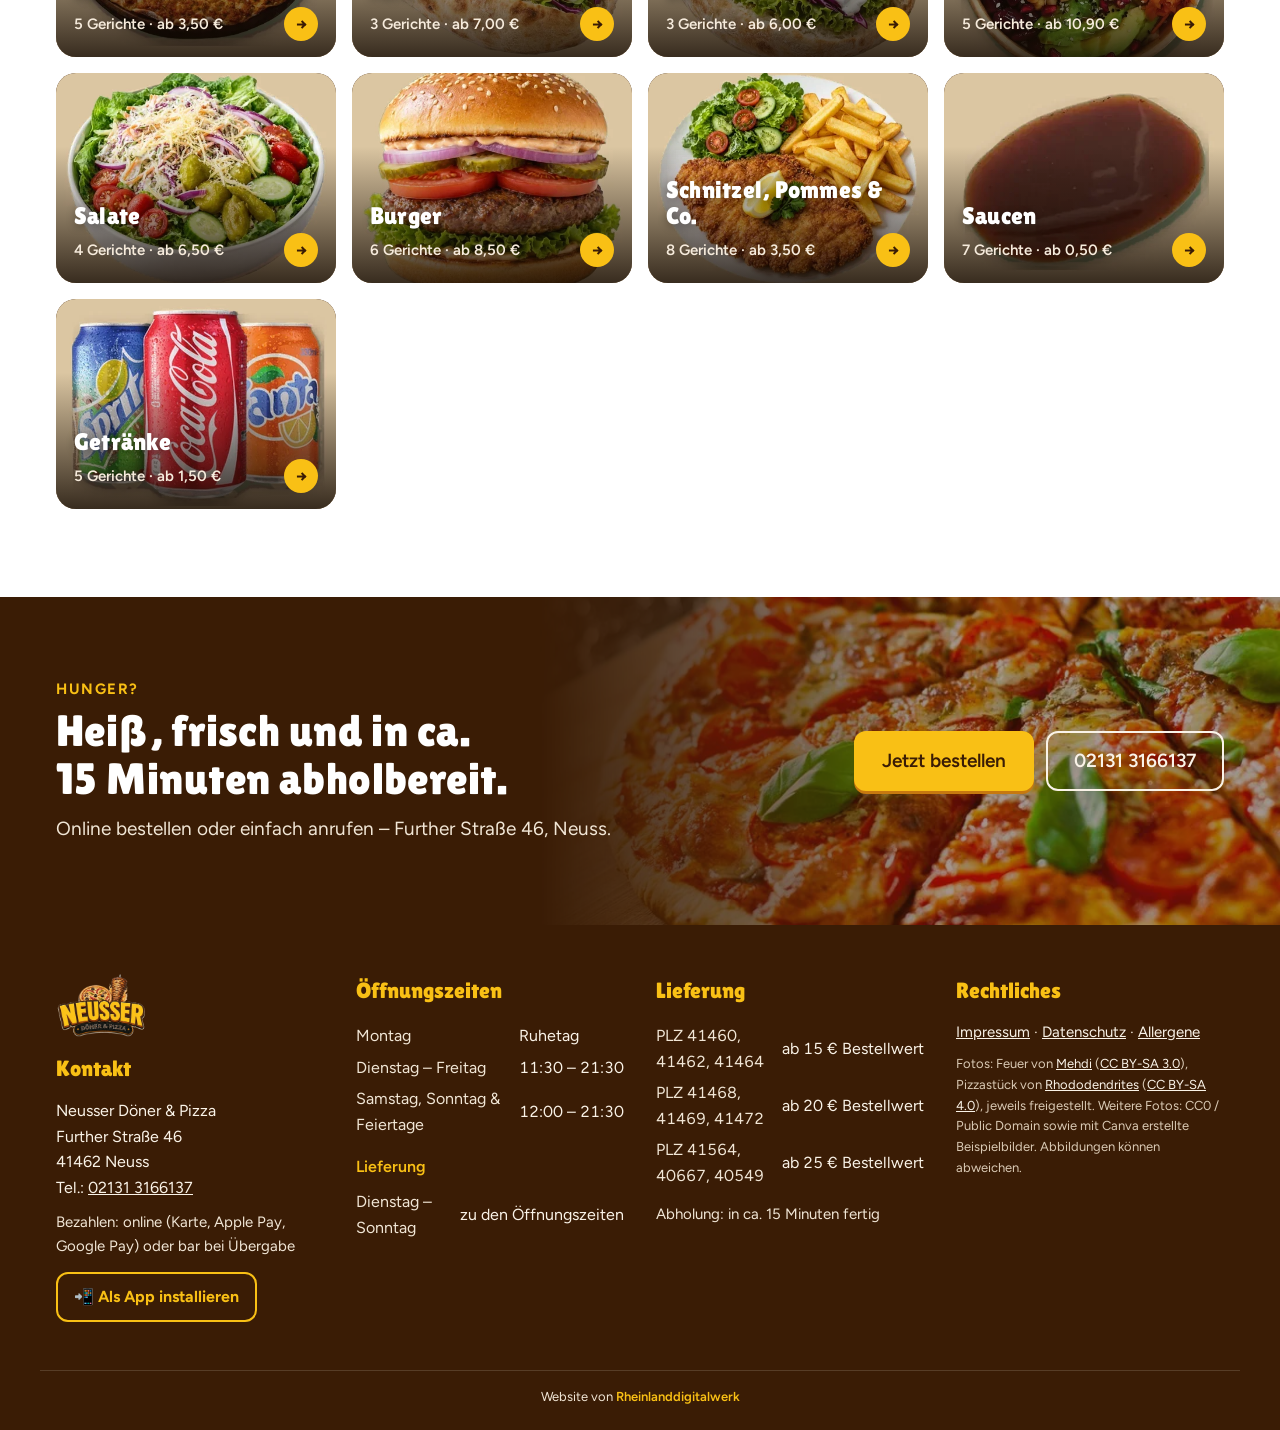
==== commit 103c6e1d: "Liefergebühr nicht mehr auf den Seiten, nur im Warenkorb/Kasse (nach PLZ-Wahl) und auf dem Bon Fußze" ====
--- a/index.html
+++ b/index.html
@@ -278,9 +278,9 @@
       <div class="footer__col">
         <h2>Lieferung</h2>
         <table class="hours">
-          <tr><th scope="row">PLZ 41460, 41462, 41464</th><td>ab 15 € · Lieferung gratis</td></tr>
-          <tr><th scope="row">PLZ 41468, 41469, 41472</th><td>ab 20 € · 2,00 € Lieferung</td></tr>
-          <tr><th scope="row">PLZ 41564, 40667, 40549</th><td>ab 25 € · 3,00 € Lieferung</td></tr>
+          <tr><th scope="row">PLZ 41460, 41462, 41464</th><td>ab 15 € Bestellwert</td></tr>
+          <tr><th scope="row">PLZ 41468, 41469, 41472</th><td>ab 20 € Bestellwert</td></tr>
+          <tr><th scope="row">PLZ 41564, 40667, 40549</th><td>ab 25 € Bestellwert</td></tr>
         </table>
         <p class="footer__pay">Abholung: in ca. 15 Minuten fertig</p>
       </div>
